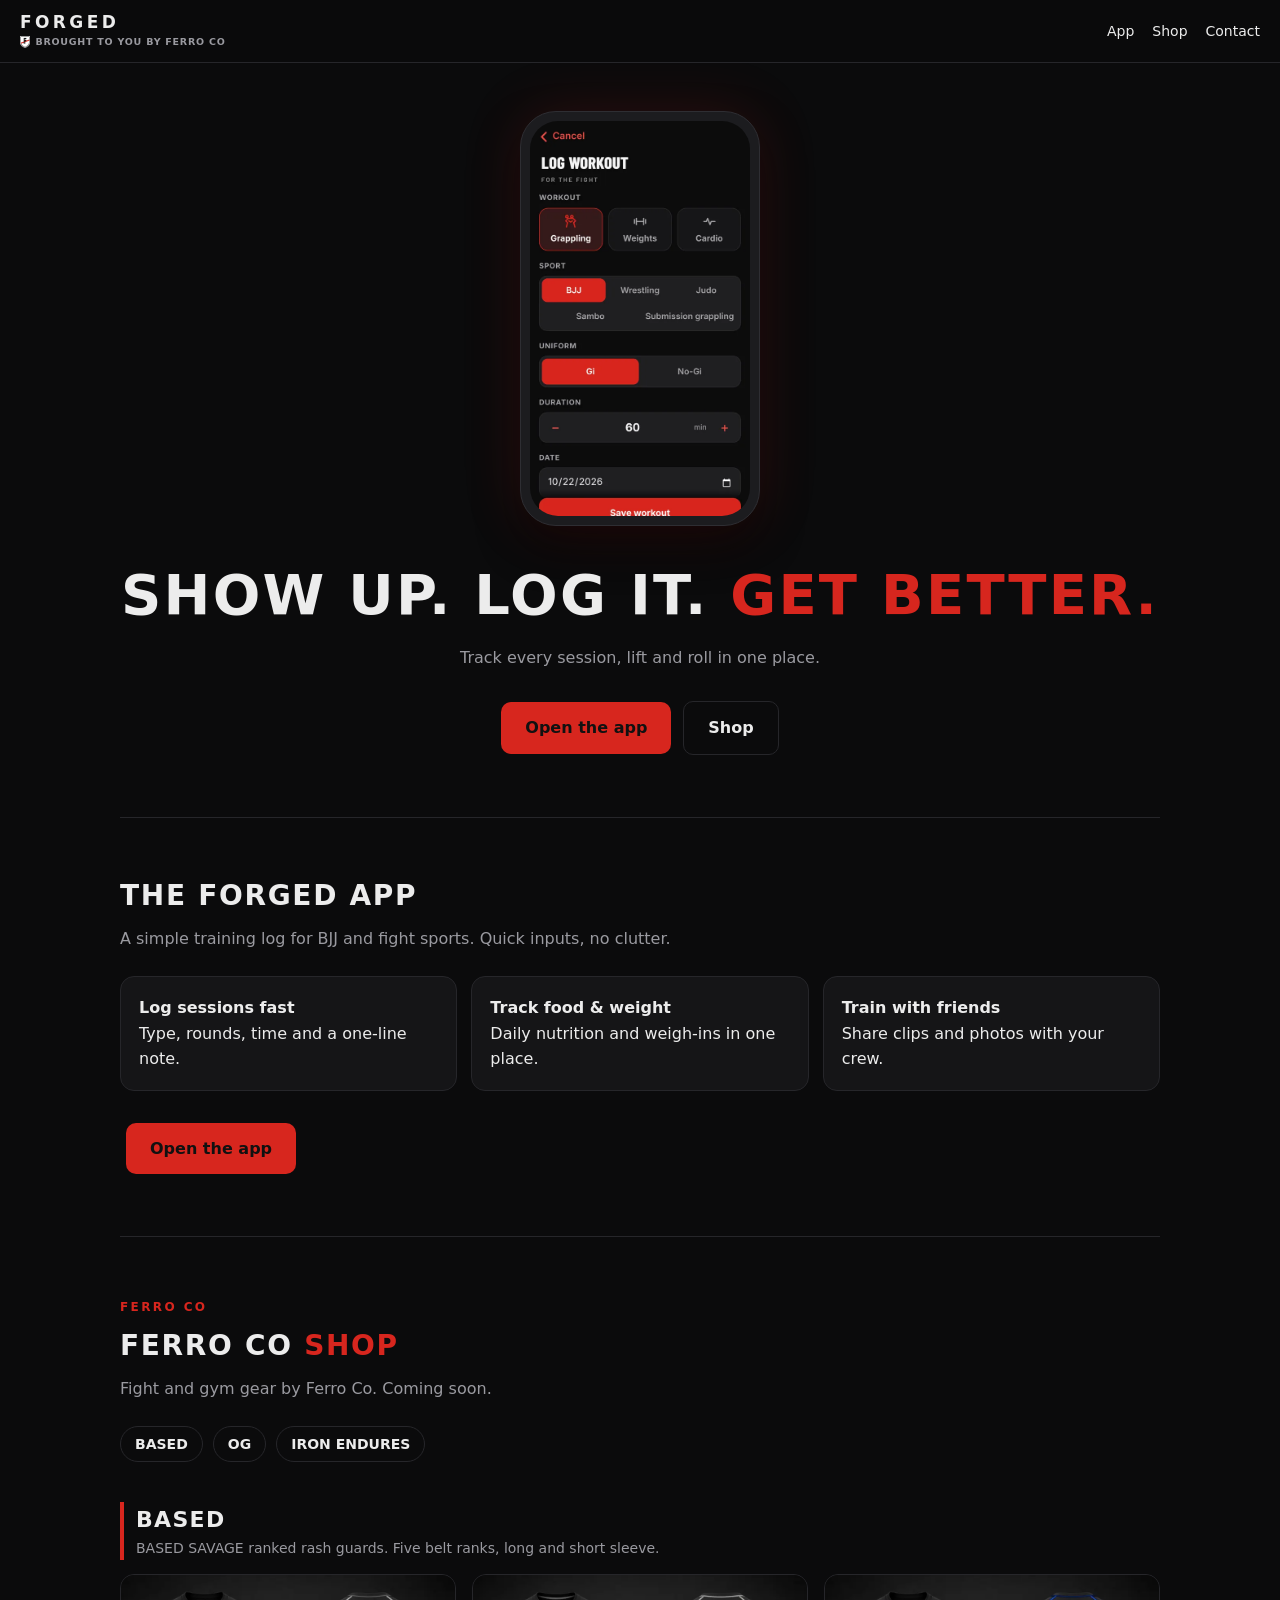
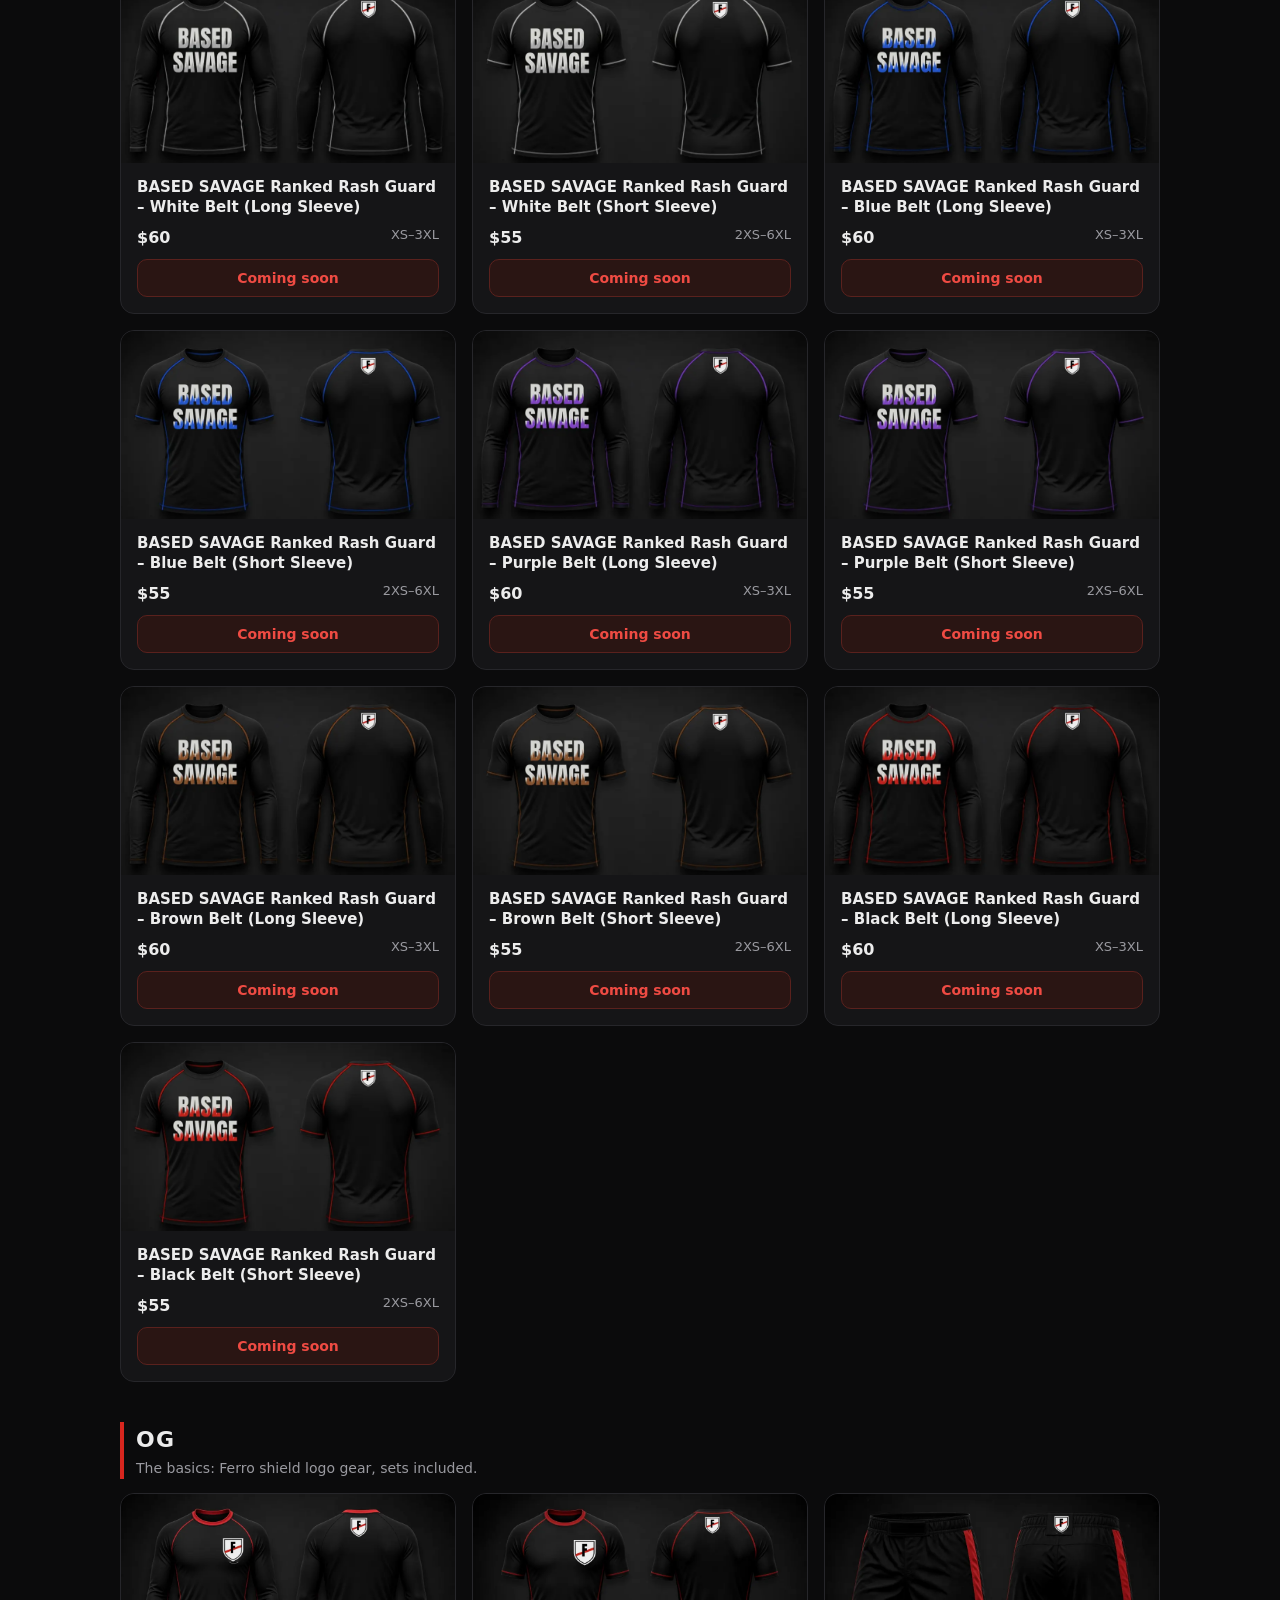
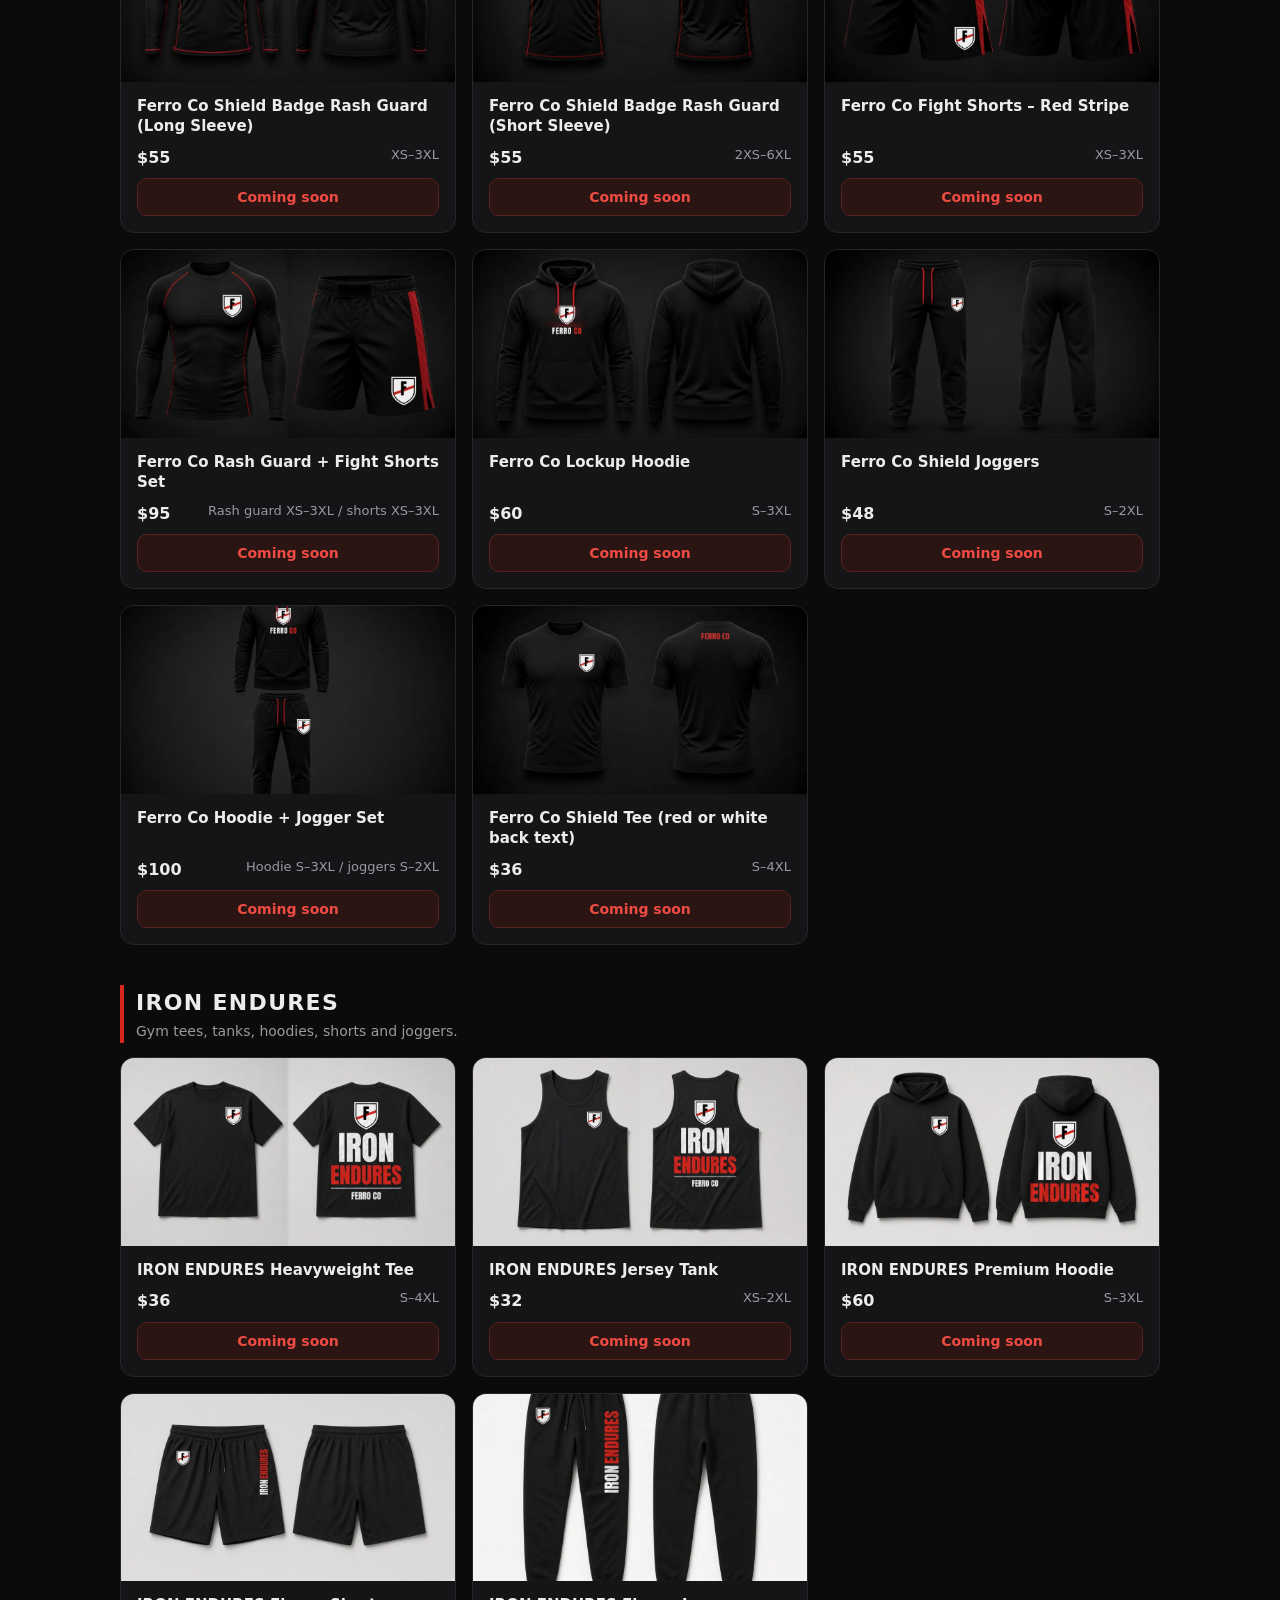
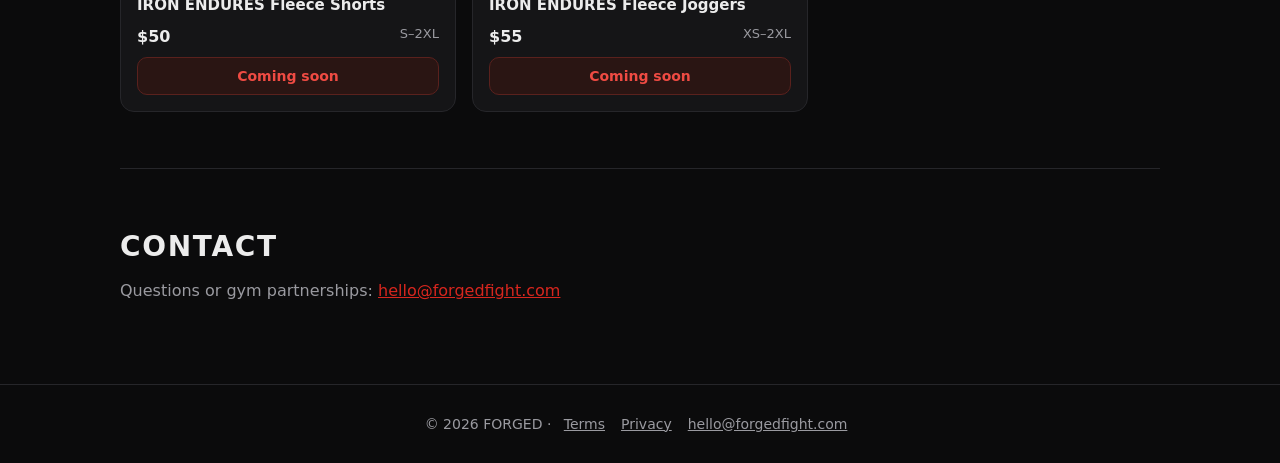
==== shop/index.html @ 95f25ac2 "Hero B copy: 'Show up. Log it. Get better.' + subline; page title" ====
<!doctype html><html lang="en"><head><meta name="format-detection" content="telephone=no,email=no,address=no,date=no"><meta charset="utf-8"><meta name="viewport" content="width=device-width,initial-scale=1">
<title>FORGED — Show up. Log it. Get better.</title><meta name="description" content="FORGED: a simple BJJ and fight training log.">
<link rel="icon" href="/img/favicon.png"><meta property="og:image" content="https://forgedfight.com/img/logo.jpg">
<style>
:root{--bg:#0B0B0C;--card:#151517;--line:#26262a;--fg:#ECECEC;--mute:#9a9aa0;--acc:#D7261E}
*{box-sizing:border-box}html{-webkit-text-size-adjust:100%;text-size-adjust:100%}body{margin:0;background:var(--bg);color:var(--fg);font:16px/1.6 system-ui,-apple-system,Segoe UI,Roboto,sans-serif}
a{color:var(--acc)}nav{display:flex;justify-content:space-between;align-items:center;padding:14px 20px;border-bottom:1px solid var(--line);position:sticky;top:0;background:rgba(11,11,12,.92);backdrop-filter:blur(6px);z-index:5}
nav b{letter-spacing:.2em}nav div a{color:var(--fg);text-decoration:none;margin-left:18px;font-size:14px}#shop,.fc-col{scroll-margin-top:72px}nav .brand,nav .brand:link,nav .brand:visited,nav .brand:hover{display:flex;flex-direction:column;align-items:flex-start;line-height:1;color:inherit;text-decoration:none;-webkit-tap-highlight-color:transparent;flex:0 0 auto;margin-right:14px}nav .brand b{font-size:17px;letter-spacing:.2em;white-space:nowrap;color:var(--fg)}nav .brand small{display:flex;align-items:center;gap:5px;margin-top:5px;font-size:9.5px;font-weight:600;letter-spacing:.08em;text-transform:uppercase;white-space:nowrap;color:var(--mute);text-decoration:none}nav .brand small img{height:12px;width:auto;flex:0 0 auto;display:block}nav div{display:flex;flex:0 0 auto;white-space:nowrap}@media(max-width:400px){nav{padding:12px 14px}nav div a{margin-left:12px;font-size:13px}nav .brand{margin-right:10px}nav .brand small{font-size:8.5px;letter-spacing:.04em;gap:4px}nav .brand small img{height:11px}}@media(max-width:340px){nav{padding:12px 12px}nav div a{margin-left:10px;font-size:12.5px}nav .brand{margin-right:8px}nav .brand b{font-size:15px;letter-spacing:.16em}nav .brand small{font-size:8px;letter-spacing:.03em;gap:4px}nav .brand small img{height:10px}}
.wrap{max-width:1080px;margin:0 auto;padding:0 20px}
.hero{text-align:center;padding:48px 0 56px}.phone{width:min(240px,62vw);margin:0 auto 8px;padding:9px;border-radius:36px;background:#1c1c1f;border:1px solid #2e2e33;box-shadow:0 0 60px rgba(215,38,30,.16),0 20px 40px rgba(0,0,0,.5)}.phone img{display:block;width:100%;height:auto;border-radius:28px}
h1{font-size:clamp(32px,6vw,56px);margin:24px 0 6px;letter-spacing:.04em;text-transform:uppercase}h1 span{color:var(--acc)}
h2{font-size:28px;text-transform:uppercase;letter-spacing:.06em;margin:0 0 8px}.sub{color:var(--mute);margin:0 0 24px}
section{padding:56px 0;border-top:1px solid var(--line)}
.btn{display:inline-block;background:var(--acc);color:#111;font-weight:700;padding:13px 24px;border-radius:10px;text-decoration:none;margin:6px}
.btn.ghost{background:none;color:var(--fg);border:1px solid var(--line)}
.feat{display:grid;grid-template-columns:repeat(auto-fit,minmax(220px,1fr));gap:14px;margin:20px 0 26px}
.feat div{background:var(--card);border:1px solid var(--line);border-radius:14px;padding:18px}
.tag{position:absolute;top:12px;left:12px;background:var(--acc);color:#111;font-size:12px;font-weight:800;padding:4px 10px;border-radius:20px;text-transform:uppercase}
footer{border-top:1px solid var(--line);padding:28px 20px;text-align:center;color:var(--mute);font-size:14px}footer a{color:var(--mute);margin:0 8px}
.note{background:var(--card);border:1px solid var(--line);border-left:4px solid var(--acc);border-radius:14px;padding:18px 20px;margin-top:16px}.note p{margin:8px 0 0}.note .sub{margin:4px 0 0}
.tag.in{position:static;display:inline-block;margin-left:6px;font-size:11px;vertical-align:middle}
</style>
<link rel="stylesheet" href="/assets/ferro.css?v=2">
</head><body>
<nav><a class="brand" href="/" aria-label="FORGED home"><b>FORGED</b><small><img src="/img/ferro/ferro-shield.png" alt="" width="12" height="14"><span>Brought to you by Ferro Co</span></small></a><div><a href="/#app">App</a><a href="/shop/">Shop</a><a href="/#contact">Contact</a></div></nav>
<main class="wrap">
<header class="hero"><div class="phone"><img src="/img/app-quick-log.webp" alt="FORGED app: logging a BJJ workout" width="540" height="969"></div>
<h1>Show up. Log it. <span>Get better.</span></h1><p class="sub">Track every session, lift and roll in one place.</p>
<a class="btn" href="https://forgedfightapp.github.io">Open the app</a><a class="btn ghost" href="/shop/">Shop</a></header>
<section id="app"><h2>The FORGED app</h2><p class="sub">A simple training log for BJJ and fight sports. Quick inputs, no clutter.</p>
<div class="feat"><div><b>Log sessions fast</b><br>Type, rounds, time and a one-line note.</div><div><b>Track food &amp; weight</b><br>Daily nutrition and weigh-ins in one place.</div><div><b>Train with friends</b><br>Share clips and photos with your crew.</div></div>
<a class="btn" href="https://forgedfightapp.github.io">Open the app</a></section>
<section id="shop" class="fc"><div class="fc-brand"><span class="fc-k">Ferro Co</span><h2>Ferro Co <span>Shop</span></h2><p class="sub">Fight and gym gear by Ferro Co. Coming soon.</p><div class="fc-jump"><a href="#based">BASED</a><a href="#og">OG</a><a href="#iron-endures">IRON ENDURES</a></div></div><div class="fc-col" id="based"><h3>BASED <small>BASED SAVAGE ranked rash guards. Five belt ranks, long and short sleeve.</small></h3><div class="fc-grid"><article class="fc-card" data-slug="based-savage-ranked-rash-guard-white-belt-long-sleeve" data-fourthwall-url=""><img src="/img/ferro/based-09.webp" alt="BASED SAVAGE Ranked Rash Guard – White Belt (Long Sleeve)" loading="lazy" width="960" height="540"><div class="fc-b"><h4>BASED SAVAGE Ranked Rash Guard – White Belt (Long Sleeve)</h4><div class="fc-m"><span class="fc-p">$60</span><span>XS–3XL</span></div><button class="fc-btn" type="button" disabled>Coming soon</button></div></article><article class="fc-card" data-slug="based-savage-ranked-rash-guard-white-belt-short-sleeve" data-fourthwall-url=""><img src="/img/ferro/based-10.webp" alt="BASED SAVAGE Ranked Rash Guard – White Belt (Short Sleeve)" loading="lazy" width="960" height="540"><div class="fc-b"><h4>BASED SAVAGE Ranked Rash Guard – White Belt (Short Sleeve)</h4><div class="fc-m"><span class="fc-p">$55</span><span>2XS–6XL</span></div><button class="fc-btn" type="button" disabled>Coming soon</button></div></article><article class="fc-card" data-slug="based-savage-ranked-rash-guard-blue-belt-long-sleeve" data-fourthwall-url=""><img src="/img/ferro/based-05.webp" alt="BASED SAVAGE Ranked Rash Guard – Blue Belt (Long Sleeve)" loading="lazy" width="960" height="540"><div class="fc-b"><h4>BASED SAVAGE Ranked Rash Guard – Blue Belt (Long Sleeve)</h4><div class="fc-m"><span class="fc-p">$60</span><span>XS–3XL</span></div><button class="fc-btn" type="button" disabled>Coming soon</button></div></article><article class="fc-card" data-slug="based-savage-ranked-rash-guard-blue-belt-short-sleeve" data-fourthwall-url=""><img src="/img/ferro/based-04.webp" alt="BASED SAVAGE Ranked Rash Guard – Blue Belt (Short Sleeve)" loading="lazy" width="960" height="540"><div class="fc-b"><h4>BASED SAVAGE Ranked Rash Guard – Blue Belt (Short Sleeve)</h4><div class="fc-m"><span class="fc-p">$55</span><span>2XS–6XL</span></div><button class="fc-btn" type="button" disabled>Coming soon</button></div></article><article class="fc-card" data-slug="based-savage-ranked-rash-guard-purple-belt-long-sleeve" data-fourthwall-url=""><img src="/img/ferro/based-08.webp" alt="BASED SAVAGE Ranked Rash Guard – Purple Belt (Long Sleeve)" loading="lazy" width="960" height="540"><div class="fc-b"><h4>BASED SAVAGE Ranked Rash Guard – Purple Belt (Long Sleeve)</h4><div class="fc-m"><span class="fc-p">$60</span><span>XS–3XL</span></div><button class="fc-btn" type="button" disabled>Coming soon</button></div></article><article class="fc-card" data-slug="based-savage-ranked-rash-guard-purple-belt-short-sleeve" data-fourthwall-url=""><img src="/img/ferro/based-07.webp" alt="BASED SAVAGE Ranked Rash Guard – Purple Belt (Short Sleeve)" loading="lazy" width="960" height="540"><div class="fc-b"><h4>BASED SAVAGE Ranked Rash Guard – Purple Belt (Short Sleeve)</h4><div class="fc-m"><span class="fc-p">$55</span><span>2XS–6XL</span></div><button class="fc-btn" type="button" disabled>Coming soon</button></div></article><article class="fc-card" data-slug="based-savage-ranked-rash-guard-brown-belt-long-sleeve" data-fourthwall-url=""><img src="/img/ferro/based-06.webp" alt="BASED SAVAGE Ranked Rash Guard – Brown Belt (Long Sleeve)" loading="lazy" width="960" height="540"><div class="fc-b"><h4>BASED SAVAGE Ranked Rash Guard – Brown Belt (Long Sleeve)</h4><div class="fc-m"><span class="fc-p">$60</span><span>XS–3XL</span></div><button class="fc-btn" type="button" disabled>Coming soon</button></div></article><article class="fc-card" data-slug="based-savage-ranked-rash-guard-brown-belt-short-sleeve" data-fourthwall-url=""><img src="/img/ferro/based-03.webp" alt="BASED SAVAGE Ranked Rash Guard – Brown Belt (Short Sleeve)" loading="lazy" width="960" height="540"><div class="fc-b"><h4>BASED SAVAGE Ranked Rash Guard – Brown Belt (Short Sleeve)</h4><div class="fc-m"><span class="fc-p">$55</span><span>2XS–6XL</span></div><button class="fc-btn" type="button" disabled>Coming soon</button></div></article><article class="fc-card" data-slug="based-savage-ranked-rash-guard-black-belt-long-sleeve" data-fourthwall-url=""><img src="/img/ferro/based-01.webp" alt="BASED SAVAGE Ranked Rash Guard – Black Belt (Long Sleeve)" loading="lazy" width="960" height="540"><div class="fc-b"><h4>BASED SAVAGE Ranked Rash Guard – Black Belt (Long Sleeve)</h4><div class="fc-m"><span class="fc-p">$60</span><span>XS–3XL</span></div><button class="fc-btn" type="button" disabled>Coming soon</button></div></article><article class="fc-card" data-slug="based-savage-ranked-rash-guard-black-belt-short-sleeve" data-fourthwall-url=""><img src="/img/ferro/based-02.webp" alt="BASED SAVAGE Ranked Rash Guard – Black Belt (Short Sleeve)" loading="lazy" width="960" height="540"><div class="fc-b"><h4>BASED SAVAGE Ranked Rash Guard – Black Belt (Short Sleeve)</h4><div class="fc-m"><span class="fc-p">$55</span><span>2XS–6XL</span></div><button class="fc-btn" type="button" disabled>Coming soon</button></div></article></div></div><div class="fc-col" id="og"><h3>OG <small>The basics: Ferro shield logo gear, sets included.</small></h3><div class="fc-grid"><article class="fc-card" data-slug="ferro-co-shield-badge-rash-guard-long-sleeve" data-fourthwall-url=""><img src="/img/ferro/og-14.webp" alt="Ferro Co Shield Badge Rash Guard (Long Sleeve)" loading="lazy" width="960" height="540"><div class="fc-b"><h4>Ferro Co Shield Badge Rash Guard (Long Sleeve)</h4><div class="fc-m"><span class="fc-p">$55</span><span>XS–3XL</span></div><button class="fc-btn" type="button" disabled>Coming soon</button></div></article><article class="fc-card" data-slug="ferro-co-shield-badge-rash-guard-short-sleeve" data-fourthwall-url=""><img src="/img/ferro/og-16.webp" alt="Ferro Co Shield Badge Rash Guard (Short Sleeve)" loading="lazy" width="960" height="540"><div class="fc-b"><h4>Ferro Co Shield Badge Rash Guard (Short Sleeve)</h4><div class="fc-m"><span class="fc-p">$55</span><span>2XS–6XL</span></div><button class="fc-btn" type="button" disabled>Coming soon</button></div></article><article class="fc-card" data-slug="ferro-co-fight-shorts-red-stripe" data-fourthwall-url=""><img src="/img/ferro/og-11.webp" alt="Ferro Co Fight Shorts – Red Stripe" loading="lazy" width="960" height="540"><div class="fc-b"><h4>Ferro Co Fight Shorts – Red Stripe</h4><div class="fc-m"><span class="fc-p">$55</span><span>XS–3XL</span></div><button class="fc-btn" type="button" disabled>Coming soon</button></div></article><article class="fc-card" data-slug="ferro-co-rash-guard-fight-shorts-set" data-fourthwall-url=""><img src="/img/ferro/og-15.webp" alt="Ferro Co Rash Guard + Fight Shorts Set" loading="lazy" width="960" height="540"><div class="fc-b"><h4>Ferro Co Rash Guard + Fight Shorts Set</h4><div class="fc-m"><span class="fc-p">$95</span><span>Rash guard XS–3XL / shorts XS–3XL</span></div><button class="fc-btn" type="button" disabled>Coming soon</button></div></article><article class="fc-card" data-slug="ferro-co-lockup-hoodie" data-fourthwall-url=""><img src="/img/ferro/og-13.webp" alt="Ferro Co Lockup Hoodie" loading="lazy" width="960" height="540"><div class="fc-b"><h4>Ferro Co Lockup Hoodie</h4><div class="fc-m"><span class="fc-p">$60</span><span>S–3XL</span></div><button class="fc-btn" type="button" disabled>Coming soon</button></div></article><article class="fc-card" data-slug="ferro-co-shield-joggers" data-fourthwall-url=""><img src="/img/ferro/og-18.webp" alt="Ferro Co Shield Joggers" loading="lazy" width="960" height="540"><div class="fc-b"><h4>Ferro Co Shield Joggers</h4><div class="fc-m"><span class="fc-p">$48</span><span>S–2XL</span></div><button class="fc-btn" type="button" disabled>Coming soon</button></div></article><article class="fc-card" data-slug="ferro-co-hoodie-jogger-set" data-fourthwall-url=""><img src="/img/ferro/og-12.webp" alt="Ferro Co Hoodie + Jogger Set" loading="lazy" width="960" height="540"><div class="fc-b"><h4>Ferro Co Hoodie + Jogger Set</h4><div class="fc-m"><span class="fc-p">$100</span><span>Hoodie S–3XL / joggers S–2XL</span></div><button class="fc-btn" type="button" disabled>Coming soon</button></div></article><article class="fc-card" data-slug="ferro-co-shield-tee-red-or-white-back-text" data-fourthwall-url=""><img src="/img/ferro/og-17.webp" alt="Ferro Co Shield Tee (red or white back text)" loading="lazy" width="960" height="540"><div class="fc-b"><h4>Ferro Co Shield Tee (red or white back text)</h4><div class="fc-m"><span class="fc-p">$36</span><span>S–4XL</span></div><button class="fc-btn" type="button" disabled>Coming soon</button></div></article></div></div><div class="fc-col" id="iron-endures"><h3>IRON ENDURES <small>Gym tees, tanks, hoodies, shorts and joggers.</small></h3><div class="fc-grid"><article class="fc-card" data-slug="iron-endures-heavyweight-tee" data-fourthwall-url=""><img src="/img/ferro/ie-tee.webp" alt="IRON ENDURES Heavyweight Tee" loading="lazy" width="960" height="540"><div class="fc-b"><h4>IRON ENDURES Heavyweight Tee</h4><div class="fc-m"><span class="fc-p">$36</span><span>S–4XL</span></div><button class="fc-btn" type="button" disabled>Coming soon</button></div></article><article class="fc-card" data-slug="iron-endures-jersey-tank" data-fourthwall-url=""><img src="/img/ferro/ie-tank.webp" alt="IRON ENDURES Jersey Tank" loading="lazy" width="960" height="540"><div class="fc-b"><h4>IRON ENDURES Jersey Tank</h4><div class="fc-m"><span class="fc-p">$32</span><span>XS–2XL</span></div><button class="fc-btn" type="button" disabled>Coming soon</button></div></article><article class="fc-card" data-slug="iron-endures-premium-hoodie" data-fourthwall-url=""><img src="/img/ferro/ie-hoodie.webp" alt="IRON ENDURES Premium Hoodie" loading="lazy" width="960" height="540"><div class="fc-b"><h4>IRON ENDURES Premium Hoodie</h4><div class="fc-m"><span class="fc-p">$60</span><span>S–3XL</span></div><button class="fc-btn" type="button" disabled>Coming soon</button></div></article><article class="fc-card" data-slug="iron-endures-fleece-shorts" data-fourthwall-url=""><img src="/img/ferro/ie-shorts.webp" alt="IRON ENDURES Fleece Shorts" loading="lazy" width="960" height="540"><div class="fc-b"><h4>IRON ENDURES Fleece Shorts</h4><div class="fc-m"><span class="fc-p">$50</span><span>S–2XL</span></div><button class="fc-btn" type="button" disabled>Coming soon</button></div></article><article class="fc-card" data-slug="iron-endures-fleece-joggers" data-fourthwall-url=""><img src="/img/ferro/ie-joggers.webp" alt="IRON ENDURES Fleece Joggers" loading="lazy" width="960" height="540"><div class="fc-b"><h4>IRON ENDURES Fleece Joggers</h4><div class="fc-m"><span class="fc-p">$55</span><span>XS–2XL</span></div><button class="fc-btn" type="button" disabled>Coming soon</button></div></article></div></div></section>
<section id="contact"><h2>Contact</h2><p class="sub">Questions or gym partnerships: <a href="mailto:hello@forgedfight.com">hello@forgedfight.com</a></p></section>
</main>
<footer>© 2026 FORGED · <a href="https://forgedfightapp.github.io/terms.html">Terms</a><a href="https://forgedfightapp.github.io/privacy.html">Privacy</a><a href="mailto:hello@forgedfight.com">hello@forgedfight.com</a></footer>
<script src="/assets/shop.js" defer></script>
</body></html>
---- assets/ferro.css ----
.fc h2 span{color:var(--acc)}.fc-k{display:inline-block;font-size:12px;font-weight:800;letter-spacing:.2em;text-transform:uppercase;color:var(--acc);margin-bottom:6px}
.fc-jump{display:flex;margin-top:4px;gap:10px;flex-wrap:wrap}.fc-jump a{border:1px solid var(--line);border-radius:20px;padding:6px 14px;color:var(--fg);text-decoration:none;font-size:14px;font-weight:600}.fc-jump a:hover{border-color:var(--acc);color:var(--acc)}
.fc-col{margin-top:40px;scroll-margin-top:70px}.fc-col h3{font-size:22px;text-transform:uppercase;letter-spacing:.06em;margin:0 0 14px;border-left:4px solid var(--acc);padding-left:12px}.fc-col h3 small{display:block;color:var(--mute);font-size:14px;font-weight:500;letter-spacing:0;text-transform:none}
.fc-grid{display:grid;grid-template-columns:repeat(auto-fill,minmax(min(100%,300px),1fr));gap:16px}
.fc-card{background:var(--card);border:1px solid var(--line);border-radius:14px;overflow:hidden;display:flex;flex-direction:column}
.fc-card img{width:100%;height:auto;aspect-ratio:16/9;object-fit:cover;display:block;background:#111}
.fc-txt{aspect-ratio:16/9;display:flex;align-items:center;justify-content:center;text-align:center;padding:20px;font-weight:800;text-transform:uppercase;letter-spacing:.06em;background:linear-gradient(135deg,#1b1b1e,#111);border-bottom:2px solid var(--acc)}
.fc-b{padding:14px 16px 16px;display:flex;flex-direction:column;gap:8px;flex:1}.fc-b h4{margin:0;font-size:15px;line-height:1.35}
.fc-m{display:flex;justify-content:space-between;color:var(--mute);font-size:13px;margin-top:auto}.fc-p{color:var(--fg);font-weight:800;font-size:16px}
.fc-btn{background:#2a1513;color:#EF4B43;border:1px solid #5a211d;border-radius:10px;padding:10px;font:700 14px system-ui;cursor:not-allowed}
.fc-teaser{display:grid;grid-template-columns:repeat(auto-fit,minmax(min(100%,260px),1fr));gap:16px;margin-bottom:20px}
.fc-tc{background:var(--card);border:1px solid var(--line);border-radius:14px;overflow:hidden;text-decoration:none;color:var(--fg);transition:border-color .15s}.fc-tc:hover{border-color:var(--acc)}
.fc-tc img{width:100%;height:auto;aspect-ratio:16/9;object-fit:cover;display:block}.fc-tc div{padding:12px 16px}.fc-tc b{display:block;text-transform:uppercase;letter-spacing:.06em}.fc-tc span{color:var(--mute);font-size:14px}
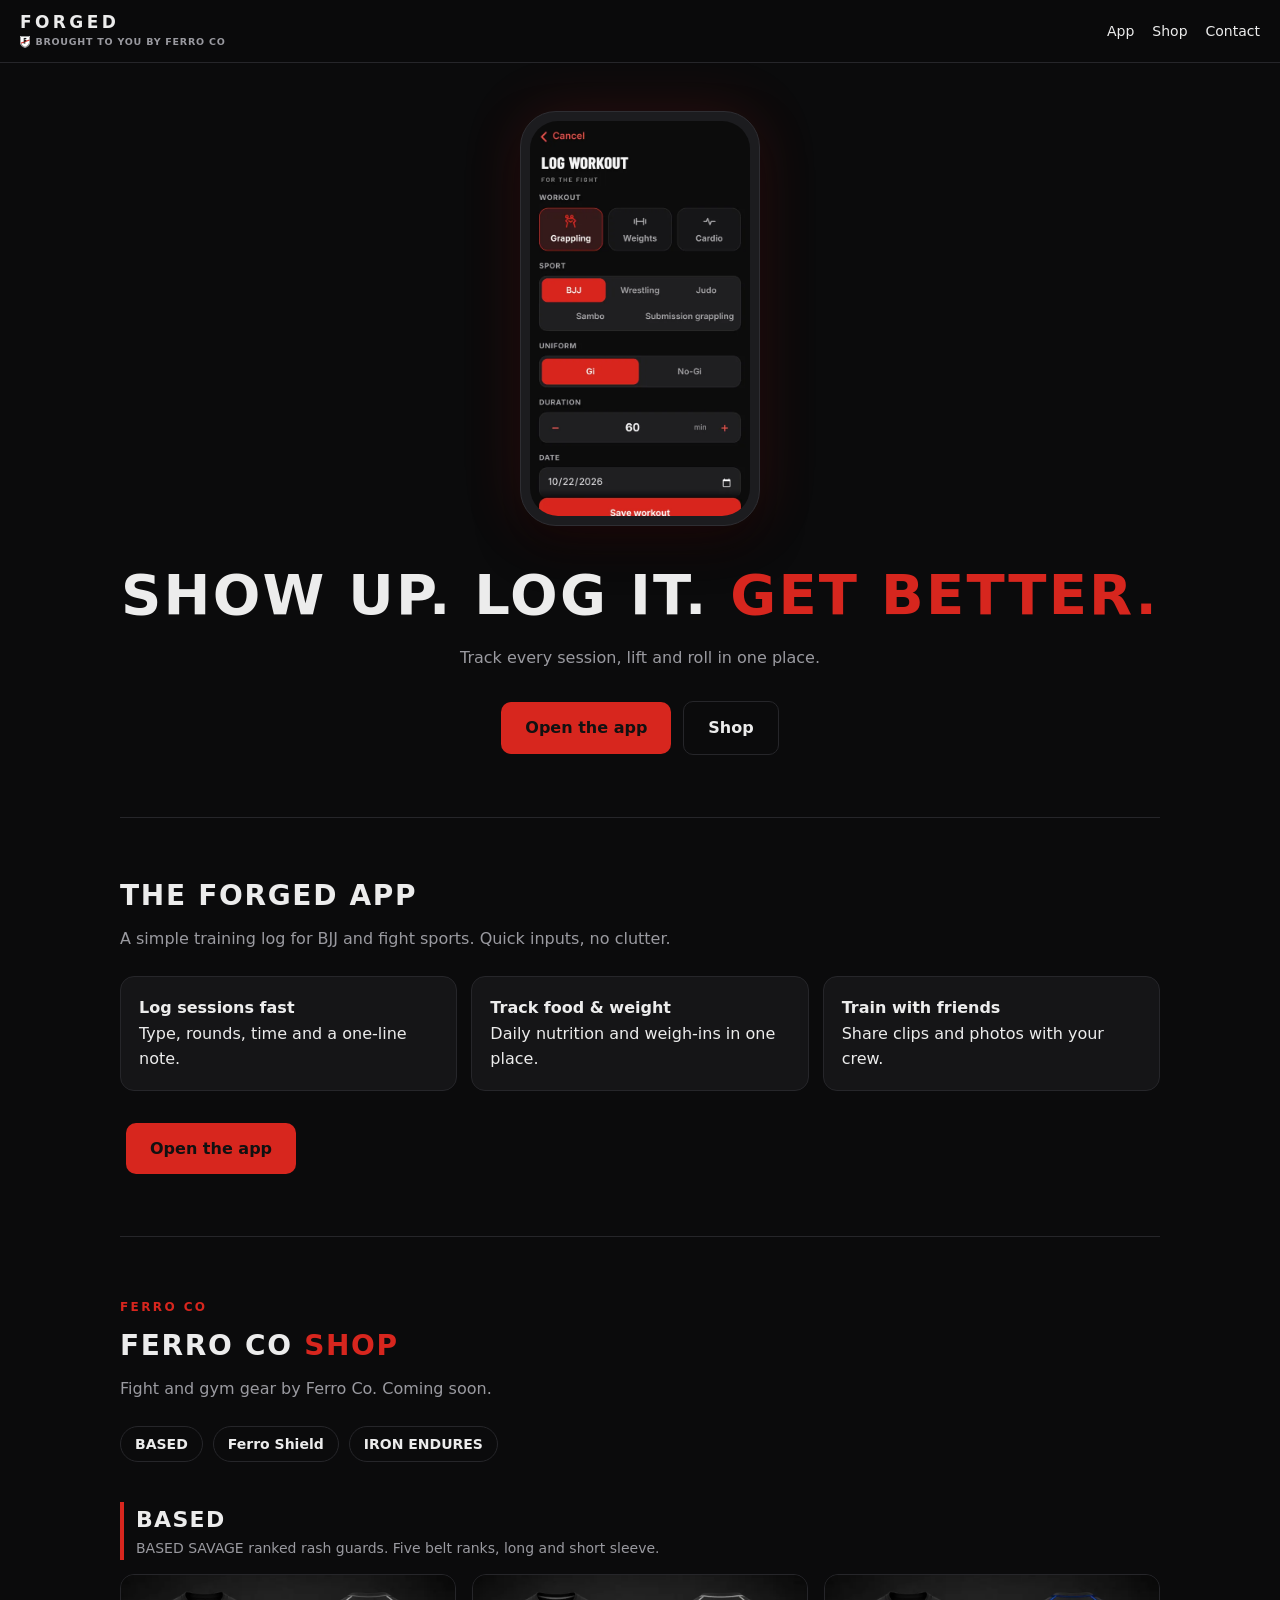
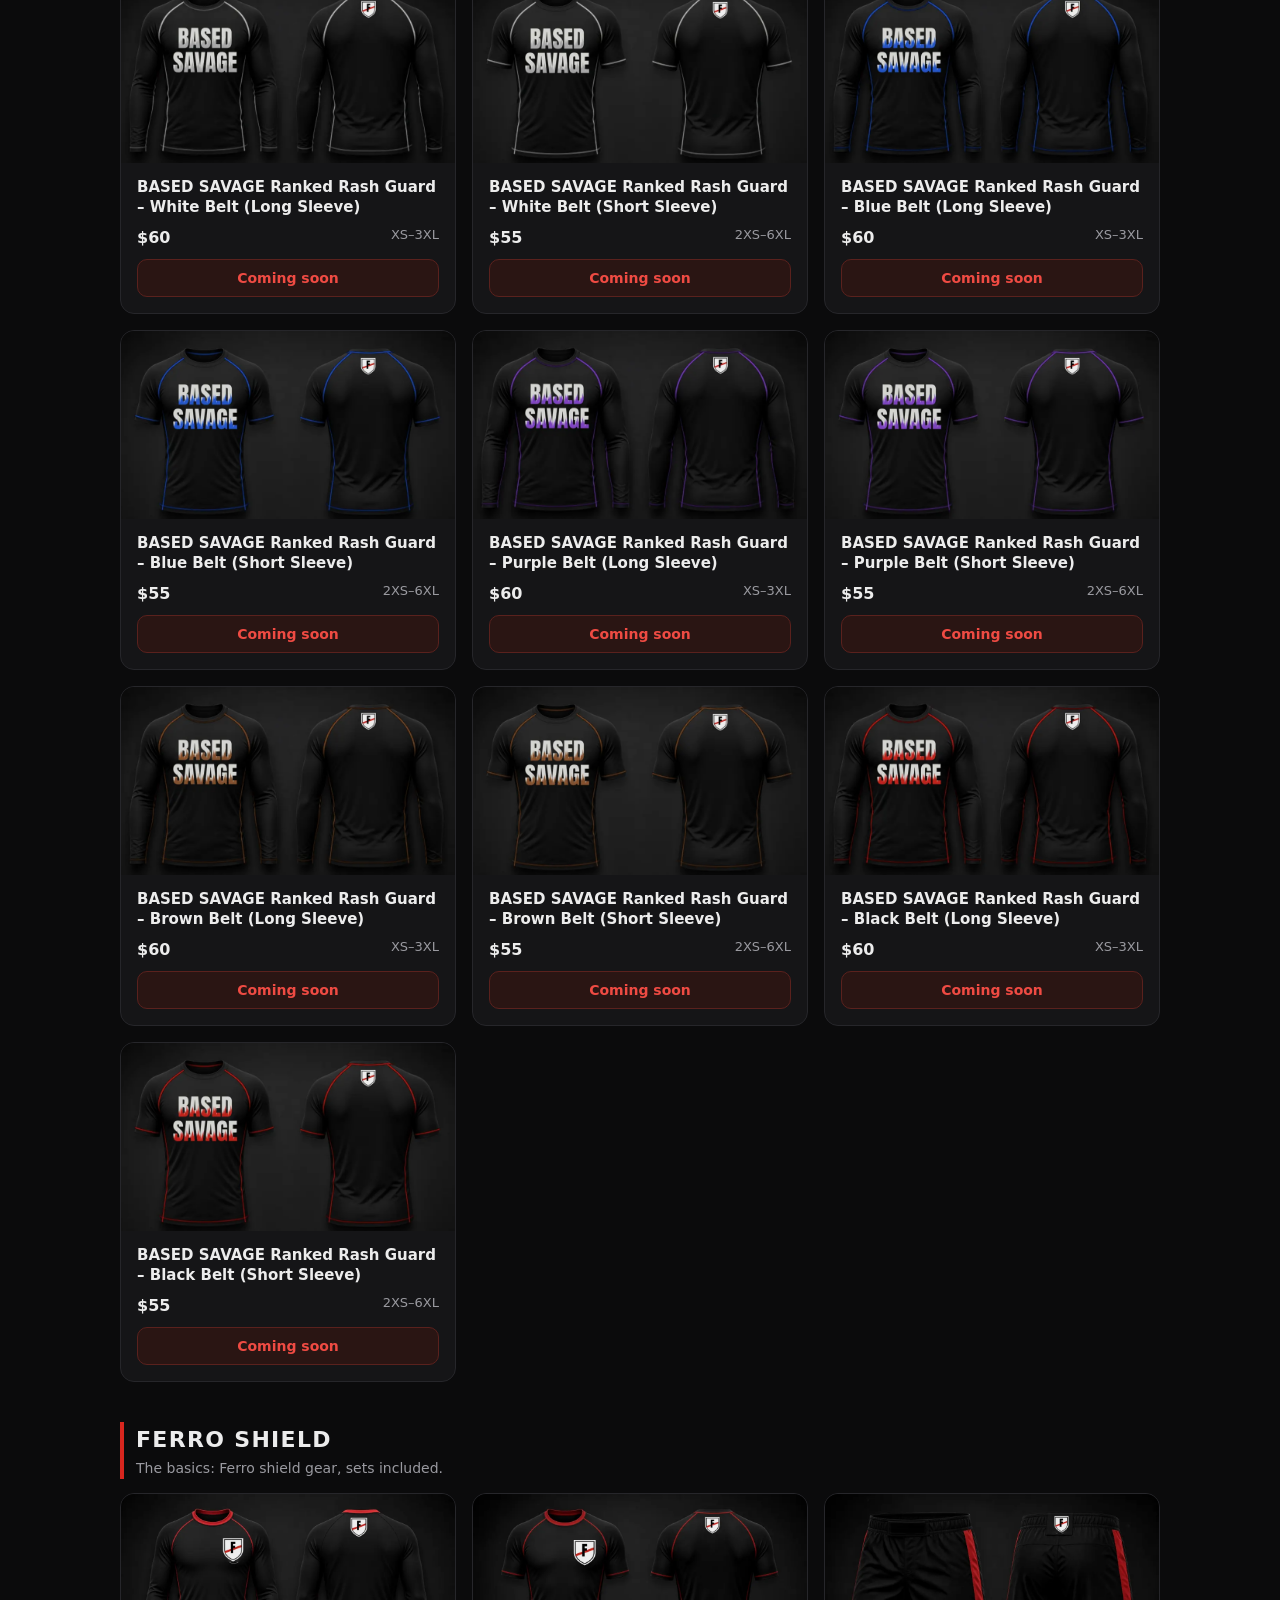
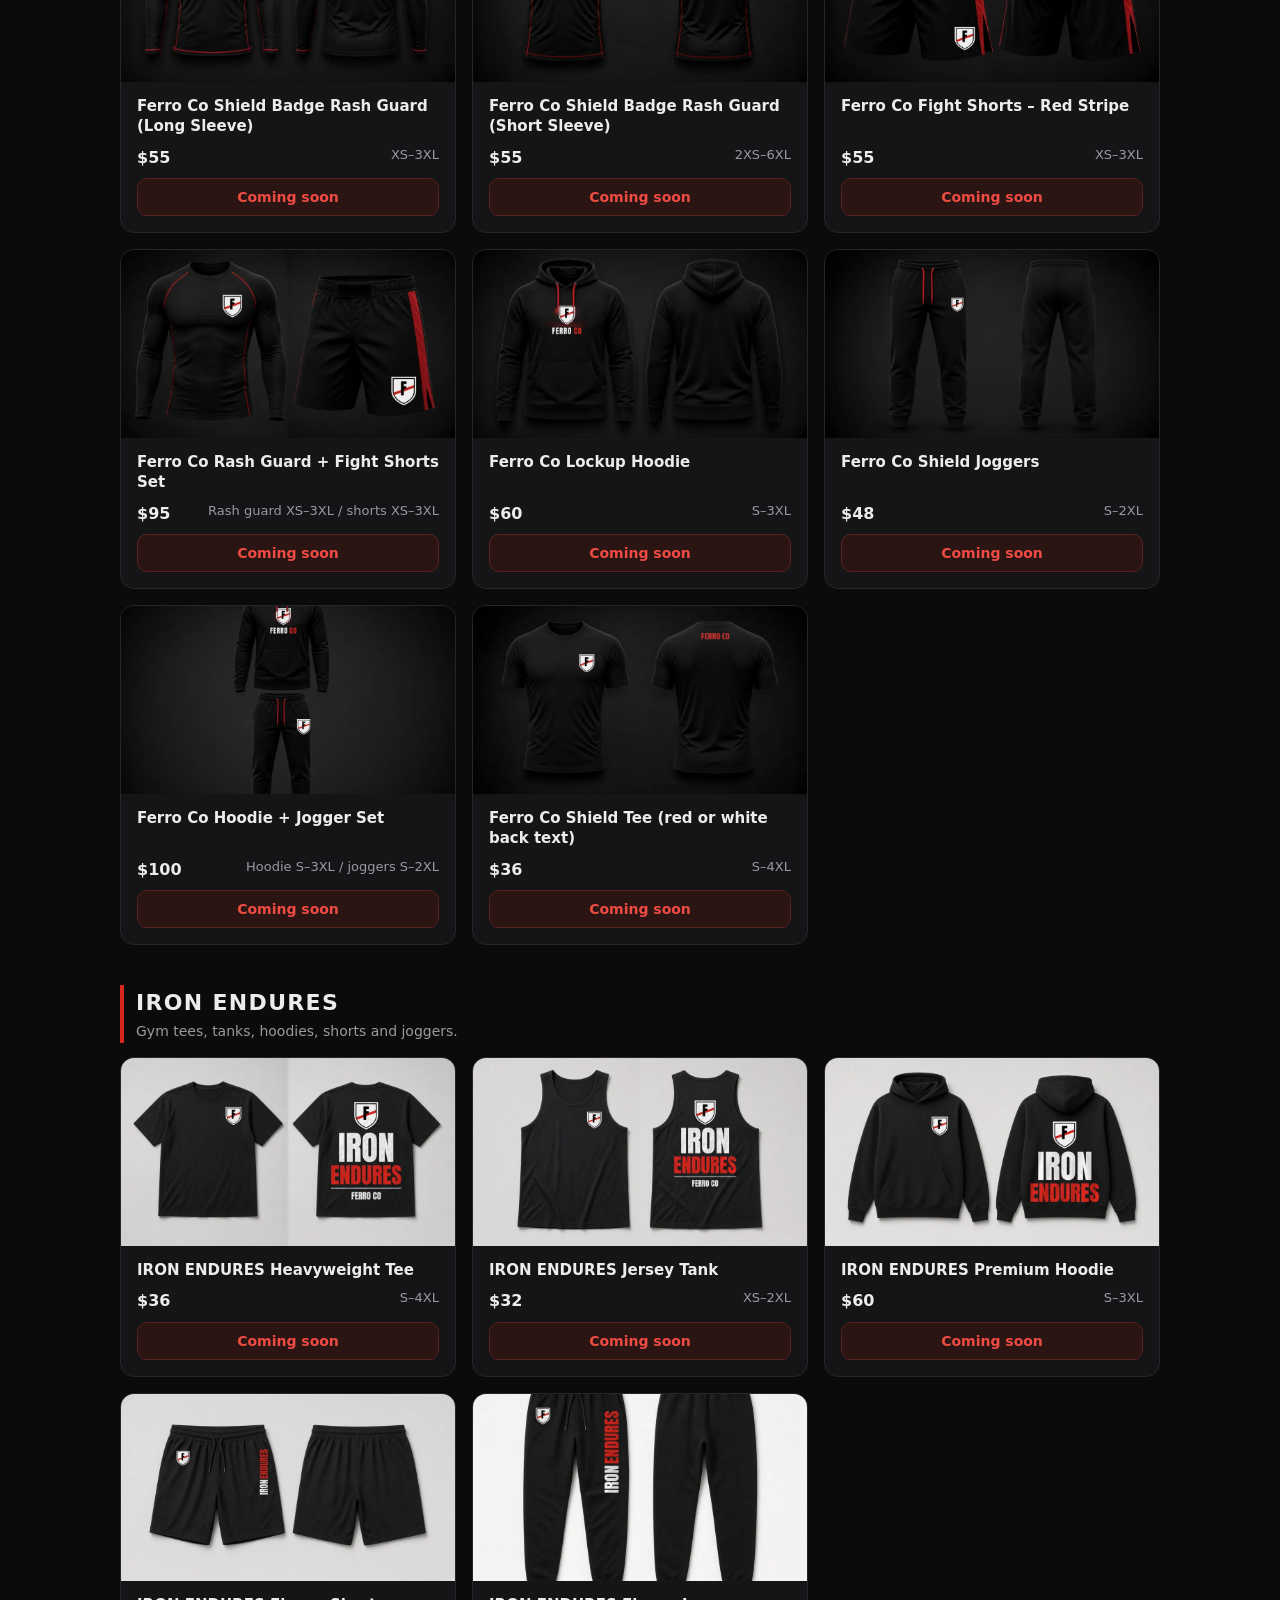
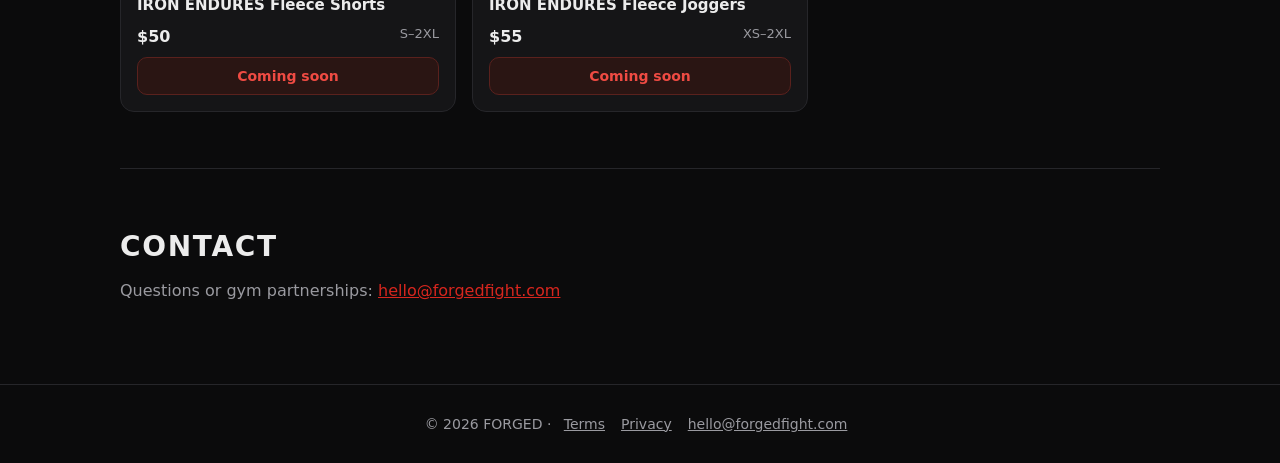
==== commit 98becfb8: "Rename OG collection to Ferro Shield; drop 'logo' from its copy" ====
--- a/shop/index.html
+++ b/shop/index.html
@@ -1,5 +1,5 @@
 <!doctype html><html lang="en"><head><meta name="format-detection" content="telephone=no,email=no,address=no,date=no"><meta charset="utf-8"><meta name="viewport" content="width=device-width,initial-scale=1">
-<title>FORGED — Show up. Log it. Get better.</title><meta name="description" content="FORGED: a simple BJJ and fight training log.">
+<title>FORGED — Show up. Log it. Get better.</title><meta name="description" content="FORGED: Show up. Log it. Get better. Track every session, lift and roll in one place.">
 <link rel="icon" href="/img/favicon.png"><meta property="og:image" content="https://forgedfight.com/img/logo.jpg">
 <style>
 :root{--bg:#0B0B0C;--card:#151517;--line:#26262a;--fg:#ECECEC;--mute:#9a9aa0;--acc:#D7261E}
@@ -30,7 +30,7 @@
 <section id="app"><h2>The FORGED app</h2><p class="sub">A simple training log for BJJ and fight sports. Quick inputs, no clutter.</p>
 <div class="feat"><div><b>Log sessions fast</b><br>Type, rounds, time and a one-line note.</div><div><b>Track food &amp; weight</b><br>Daily nutrition and weigh-ins in one place.</div><div><b>Train with friends</b><br>Share clips and photos with your crew.</div></div>
 <a class="btn" href="https://forgedfightapp.github.io">Open the app</a></section>
-<section id="shop" class="fc"><div class="fc-brand"><span class="fc-k">Ferro Co</span><h2>Ferro Co <span>Shop</span></h2><p class="sub">Fight and gym gear by Ferro Co. Coming soon.</p><div class="fc-jump"><a href="#based">BASED</a><a href="#og">OG</a><a href="#iron-endures">IRON ENDURES</a></div></div><div class="fc-col" id="based"><h3>BASED <small>BASED SAVAGE ranked rash guards. Five belt ranks, long and short sleeve.</small></h3><div class="fc-grid"><article class="fc-card" data-slug="based-savage-ranked-rash-guard-white-belt-long-sleeve" data-fourthwall-url=""><img src="/img/ferro/based-09.webp" alt="BASED SAVAGE Ranked Rash Guard – White Belt (Long Sleeve)" loading="lazy" width="960" height="540"><div class="fc-b"><h4>BASED SAVAGE Ranked Rash Guard – White Belt (Long Sleeve)</h4><div class="fc-m"><span class="fc-p">$60</span><span>XS–3XL</span></div><button class="fc-btn" type="button" disabled>Coming soon</button></div></article><article class="fc-card" data-slug="based-savage-ranked-rash-guard-white-belt-short-sleeve" data-fourthwall-url=""><img src="/img/ferro/based-10.webp" alt="BASED SAVAGE Ranked Rash Guard – White Belt (Short Sleeve)" loading="lazy" width="960" height="540"><div class="fc-b"><h4>BASED SAVAGE Ranked Rash Guard – White Belt (Short Sleeve)</h4><div class="fc-m"><span class="fc-p">$55</span><span>2XS–6XL</span></div><button class="fc-btn" type="button" disabled>Coming soon</button></div></article><article class="fc-card" data-slug="based-savage-ranked-rash-guard-blue-belt-long-sleeve" data-fourthwall-url=""><img src="/img/ferro/based-05.webp" alt="BASED SAVAGE Ranked Rash Guard – Blue Belt (Long Sleeve)" loading="lazy" width="960" height="540"><div class="fc-b"><h4>BASED SAVAGE Ranked Rash Guard – Blue Belt (Long Sleeve)</h4><div class="fc-m"><span class="fc-p">$60</span><span>XS–3XL</span></div><button class="fc-btn" type="button" disabled>Coming soon</button></div></article><article class="fc-card" data-slug="based-savage-ranked-rash-guard-blue-belt-short-sleeve" data-fourthwall-url=""><img src="/img/ferro/based-04.webp" alt="BASED SAVAGE Ranked Rash Guard – Blue Belt (Short Sleeve)" loading="lazy" width="960" height="540"><div class="fc-b"><h4>BASED SAVAGE Ranked Rash Guard – Blue Belt (Short Sleeve)</h4><div class="fc-m"><span class="fc-p">$55</span><span>2XS–6XL</span></div><button class="fc-btn" type="button" disabled>Coming soon</button></div></article><article class="fc-card" data-slug="based-savage-ranked-rash-guard-purple-belt-long-sleeve" data-fourthwall-url=""><img src="/img/ferro/based-08.webp" alt="BASED SAVAGE Ranked Rash Guard – Purple Belt (Long Sleeve)" loading="lazy" width="960" height="540"><div class="fc-b"><h4>BASED SAVAGE Ranked Rash Guard – Purple Belt (Long Sleeve)</h4><div class="fc-m"><span class="fc-p">$60</span><span>XS–3XL</span></div><button class="fc-btn" type="button" disabled>Coming soon</button></div></article><article class="fc-card" data-slug="based-savage-ranked-rash-guard-purple-belt-short-sleeve" data-fourthwall-url=""><img src="/img/ferro/based-07.webp" alt="BASED SAVAGE Ranked Rash Guard – Purple Belt (Short Sleeve)" loading="lazy" width="960" height="540"><div class="fc-b"><h4>BASED SAVAGE Ranked Rash Guard – Purple Belt (Short Sleeve)</h4><div class="fc-m"><span class="fc-p">$55</span><span>2XS–6XL</span></div><button class="fc-btn" type="button" disabled>Coming soon</button></div></article><article class="fc-card" data-slug="based-savage-ranked-rash-guard-brown-belt-long-sleeve" data-fourthwall-url=""><img src="/img/ferro/based-06.webp" alt="BASED SAVAGE Ranked Rash Guard – Brown Belt (Long Sleeve)" loading="lazy" width="960" height="540"><div class="fc-b"><h4>BASED SAVAGE Ranked Rash Guard – Brown Belt (Long Sleeve)</h4><div class="fc-m"><span class="fc-p">$60</span><span>XS–3XL</span></div><button class="fc-btn" type="button" disabled>Coming soon</button></div></article><article class="fc-card" data-slug="based-savage-ranked-rash-guard-brown-belt-short-sleeve" data-fourthwall-url=""><img src="/img/ferro/based-03.webp" alt="BASED SAVAGE Ranked Rash Guard – Brown Belt (Short Sleeve)" loading="lazy" width="960" height="540"><div class="fc-b"><h4>BASED SAVAGE Ranked Rash Guard – Brown Belt (Short Sleeve)</h4><div class="fc-m"><span class="fc-p">$55</span><span>2XS–6XL</span></div><button class="fc-btn" type="button" disabled>Coming soon</button></div></article><article class="fc-card" data-slug="based-savage-ranked-rash-guard-black-belt-long-sleeve" data-fourthwall-url=""><img src="/img/ferro/based-01.webp" alt="BASED SAVAGE Ranked Rash Guard – Black Belt (Long Sleeve)" loading="lazy" width="960" height="540"><div class="fc-b"><h4>BASED SAVAGE Ranked Rash Guard – Black Belt (Long Sleeve)</h4><div class="fc-m"><span class="fc-p">$60</span><span>XS–3XL</span></div><button class="fc-btn" type="button" disabled>Coming soon</button></div></article><article class="fc-card" data-slug="based-savage-ranked-rash-guard-black-belt-short-sleeve" data-fourthwall-url=""><img src="/img/ferro/based-02.webp" alt="BASED SAVAGE Ranked Rash Guard – Black Belt (Short Sleeve)" loading="lazy" width="960" height="540"><div class="fc-b"><h4>BASED SAVAGE Ranked Rash Guard – Black Belt (Short Sleeve)</h4><div class="fc-m"><span class="fc-p">$55</span><span>2XS–6XL</span></div><button class="fc-btn" type="button" disabled>Coming soon</button></div></article></div></div><div class="fc-col" id="og"><h3>OG <small>The basics: Ferro shield logo gear, sets included.</small></h3><div class="fc-grid"><article class="fc-card" data-slug="ferro-co-shield-badge-rash-guard-long-sleeve" data-fourthwall-url=""><img src="/img/ferro/og-14.webp" alt="Ferro Co Shield Badge Rash Guard (Long Sleeve)" loading="lazy" width="960" height="540"><div class="fc-b"><h4>Ferro Co Shield Badge Rash Guard (Long Sleeve)</h4><div class="fc-m"><span class="fc-p">$55</span><span>XS–3XL</span></div><button class="fc-btn" type="button" disabled>Coming soon</button></div></article><article class="fc-card" data-slug="ferro-co-shield-badge-rash-guard-short-sleeve" data-fourthwall-url=""><img src="/img/ferro/og-16.webp" alt="Ferro Co Shield Badge Rash Guard (Short Sleeve)" loading="lazy" width="960" height="540"><div class="fc-b"><h4>Ferro Co Shield Badge Rash Guard (Short Sleeve)</h4><div class="fc-m"><span class="fc-p">$55</span><span>2XS–6XL</span></div><button class="fc-btn" type="button" disabled>Coming soon</button></div></article><article class="fc-card" data-slug="ferro-co-fight-shorts-red-stripe" data-fourthwall-url=""><img src="/img/ferro/og-11.webp" alt="Ferro Co Fight Shorts – Red Stripe" loading="lazy" width="960" height="540"><div class="fc-b"><h4>Ferro Co Fight Shorts – Red Stripe</h4><div class="fc-m"><span class="fc-p">$55</span><span>XS–3XL</span></div><button class="fc-btn" type="button" disabled>Coming soon</button></div></article><article class="fc-card" data-slug="ferro-co-rash-guard-fight-shorts-set" data-fourthwall-url=""><img src="/img/ferro/og-15.webp" alt="Ferro Co Rash Guard + Fight Shorts Set" loading="lazy" width="960" height="540"><div class="fc-b"><h4>Ferro Co Rash Guard + Fight Shorts Set</h4><div class="fc-m"><span class="fc-p">$95</span><span>Rash guard XS–3XL / shorts XS–3XL</span></div><button class="fc-btn" type="button" disabled>Coming soon</button></div></article><article class="fc-card" data-slug="ferro-co-lockup-hoodie" data-fourthwall-url=""><img src="/img/ferro/og-13.webp" alt="Ferro Co Lockup Hoodie" loading="lazy" width="960" height="540"><div class="fc-b"><h4>Ferro Co Lockup Hoodie</h4><div class="fc-m"><span class="fc-p">$60</span><span>S–3XL</span></div><button class="fc-btn" type="button" disabled>Coming soon</button></div></article><article class="fc-card" data-slug="ferro-co-shield-joggers" data-fourthwall-url=""><img src="/img/ferro/og-18.webp" alt="Ferro Co Shield Joggers" loading="lazy" width="960" height="540"><div class="fc-b"><h4>Ferro Co Shield Joggers</h4><div class="fc-m"><span class="fc-p">$48</span><span>S–2XL</span></div><button class="fc-btn" type="button" disabled>Coming soon</button></div></article><article class="fc-card" data-slug="ferro-co-hoodie-jogger-set" data-fourthwall-url=""><img src="/img/ferro/og-12.webp" alt="Ferro Co Hoodie + Jogger Set" loading="lazy" width="960" height="540"><div class="fc-b"><h4>Ferro Co Hoodie + Jogger Set</h4><div class="fc-m"><span class="fc-p">$100</span><span>Hoodie S–3XL / joggers S–2XL</span></div><button class="fc-btn" type="button" disabled>Coming soon</button></div></article><article class="fc-card" data-slug="ferro-co-shield-tee-red-or-white-back-text" data-fourthwall-url=""><img src="/img/ferro/og-17.webp" alt="Ferro Co Shield Tee (red or white back text)" loading="lazy" width="960" height="540"><div class="fc-b"><h4>Ferro Co Shield Tee (red or white back text)</h4><div class="fc-m"><span class="fc-p">$36</span><span>S–4XL</span></div><button class="fc-btn" type="button" disabled>Coming soon</button></div></article></div></div><div class="fc-col" id="iron-endures"><h3>IRON ENDURES <small>Gym tees, tanks, hoodies, shorts and joggers.</small></h3><div class="fc-grid"><article class="fc-card" data-slug="iron-endures-heavyweight-tee" data-fourthwall-url=""><img src="/img/ferro/ie-tee.webp" alt="IRON ENDURES Heavyweight Tee" loading="lazy" width="960" height="540"><div class="fc-b"><h4>IRON ENDURES Heavyweight Tee</h4><div class="fc-m"><span class="fc-p">$36</span><span>S–4XL</span></div><button class="fc-btn" type="button" disabled>Coming soon</button></div></article><article class="fc-card" data-slug="iron-endures-jersey-tank" data-fourthwall-url=""><img src="/img/ferro/ie-tank.webp" alt="IRON ENDURES Jersey Tank" loading="lazy" width="960" height="540"><div class="fc-b"><h4>IRON ENDURES Jersey Tank</h4><div class="fc-m"><span class="fc-p">$32</span><span>XS–2XL</span></div><button class="fc-btn" type="button" disabled>Coming soon</button></div></article><article class="fc-card" data-slug="iron-endures-premium-hoodie" data-fourthwall-url=""><img src="/img/ferro/ie-hoodie.webp" alt="IRON ENDURES Premium Hoodie" loading="lazy" width="960" height="540"><div class="fc-b"><h4>IRON ENDURES Premium Hoodie</h4><div class="fc-m"><span class="fc-p">$60</span><span>S–3XL</span></div><button class="fc-btn" type="button" disabled>Coming soon</button></div></article><article class="fc-card" data-slug="iron-endures-fleece-shorts" data-fourthwall-url=""><img src="/img/ferro/ie-shorts.webp" alt="IRON ENDURES Fleece Shorts" loading="lazy" width="960" height="540"><div class="fc-b"><h4>IRON ENDURES Fleece Shorts</h4><div class="fc-m"><span class="fc-p">$50</span><span>S–2XL</span></div><button class="fc-btn" type="button" disabled>Coming soon</button></div></article><article class="fc-card" data-slug="iron-endures-fleece-joggers" data-fourthwall-url=""><img src="/img/ferro/ie-joggers.webp" alt="IRON ENDURES Fleece Joggers" loading="lazy" width="960" height="540"><div class="fc-b"><h4>IRON ENDURES Fleece Joggers</h4><div class="fc-m"><span class="fc-p">$55</span><span>XS–2XL</span></div><button class="fc-btn" type="button" disabled>Coming soon</button></div></article></div></div></section>
+<section id="shop" class="fc"><div class="fc-brand"><span class="fc-k">Ferro Co</span><h2>Ferro Co <span>Shop</span></h2><p class="sub">Fight and gym gear by Ferro Co. Coming soon.</p><div class="fc-jump"><a href="#based">BASED</a><a href="#og">Ferro Shield</a><a href="#iron-endures">IRON ENDURES</a></div></div><div class="fc-col" id="based"><h3>BASED <small>BASED SAVAGE ranked rash guards. Five belt ranks, long and short sleeve.</small></h3><div class="fc-grid"><article class="fc-card" data-slug="based-savage-ranked-rash-guard-white-belt-long-sleeve" data-fourthwall-url=""><img src="/img/ferro/based-09.webp" alt="BASED SAVAGE Ranked Rash Guard – White Belt (Long Sleeve)" loading="lazy" width="960" height="540"><div class="fc-b"><h4>BASED SAVAGE Ranked Rash Guard – White Belt (Long Sleeve)</h4><div class="fc-m"><span class="fc-p">$60</span><span>XS–3XL</span></div><button class="fc-btn" type="button" disabled>Coming soon</button></div></article><article class="fc-card" data-slug="based-savage-ranked-rash-guard-white-belt-short-sleeve" data-fourthwall-url=""><img src="/img/ferro/based-10.webp" alt="BASED SAVAGE Ranked Rash Guard – White Belt (Short Sleeve)" loading="lazy" width="960" height="540"><div class="fc-b"><h4>BASED SAVAGE Ranked Rash Guard – White Belt (Short Sleeve)</h4><div class="fc-m"><span class="fc-p">$55</span><span>2XS–6XL</span></div><button class="fc-btn" type="button" disabled>Coming soon</button></div></article><article class="fc-card" data-slug="based-savage-ranked-rash-guard-blue-belt-long-sleeve" data-fourthwall-url=""><img src="/img/ferro/based-05.webp" alt="BASED SAVAGE Ranked Rash Guard – Blue Belt (Long Sleeve)" loading="lazy" width="960" height="540"><div class="fc-b"><h4>BASED SAVAGE Ranked Rash Guard – Blue Belt (Long Sleeve)</h4><div class="fc-m"><span class="fc-p">$60</span><span>XS–3XL</span></div><button class="fc-btn" type="button" disabled>Coming soon</button></div></article><article class="fc-card" data-slug="based-savage-ranked-rash-guard-blue-belt-short-sleeve" data-fourthwall-url=""><img src="/img/ferro/based-04.webp" alt="BASED SAVAGE Ranked Rash Guard – Blue Belt (Short Sleeve)" loading="lazy" width="960" height="540"><div class="fc-b"><h4>BASED SAVAGE Ranked Rash Guard – Blue Belt (Short Sleeve)</h4><div class="fc-m"><span class="fc-p">$55</span><span>2XS–6XL</span></div><button class="fc-btn" type="button" disabled>Coming soon</button></div></article><article class="fc-card" data-slug="based-savage-ranked-rash-guard-purple-belt-long-sleeve" data-fourthwall-url=""><img src="/img/ferro/based-08.webp" alt="BASED SAVAGE Ranked Rash Guard – Purple Belt (Long Sleeve)" loading="lazy" width="960" height="540"><div class="fc-b"><h4>BASED SAVAGE Ranked Rash Guard – Purple Belt (Long Sleeve)</h4><div class="fc-m"><span class="fc-p">$60</span><span>XS–3XL</span></div><button class="fc-btn" type="button" disabled>Coming soon</button></div></article><article class="fc-card" data-slug="based-savage-ranked-rash-guard-purple-belt-short-sleeve" data-fourthwall-url=""><img src="/img/ferro/based-07.webp" alt="BASED SAVAGE Ranked Rash Guard – Purple Belt (Short Sleeve)" loading="lazy" width="960" height="540"><div class="fc-b"><h4>BASED SAVAGE Ranked Rash Guard – Purple Belt (Short Sleeve)</h4><div class="fc-m"><span class="fc-p">$55</span><span>2XS–6XL</span></div><button class="fc-btn" type="button" disabled>Coming soon</button></div></article><article class="fc-card" data-slug="based-savage-ranked-rash-guard-brown-belt-long-sleeve" data-fourthwall-url=""><img src="/img/ferro/based-06.webp" alt="BASED SAVAGE Ranked Rash Guard – Brown Belt (Long Sleeve)" loading="lazy" width="960" height="540"><div class="fc-b"><h4>BASED SAVAGE Ranked Rash Guard – Brown Belt (Long Sleeve)</h4><div class="fc-m"><span class="fc-p">$60</span><span>XS–3XL</span></div><button class="fc-btn" type="button" disabled>Coming soon</button></div></article><article class="fc-card" data-slug="based-savage-ranked-rash-guard-brown-belt-short-sleeve" data-fourthwall-url=""><img src="/img/ferro/based-03.webp" alt="BASED SAVAGE Ranked Rash Guard – Brown Belt (Short Sleeve)" loading="lazy" width="960" height="540"><div class="fc-b"><h4>BASED SAVAGE Ranked Rash Guard – Brown Belt (Short Sleeve)</h4><div class="fc-m"><span class="fc-p">$55</span><span>2XS–6XL</span></div><button class="fc-btn" type="button" disabled>Coming soon</button></div></article><article class="fc-card" data-slug="based-savage-ranked-rash-guard-black-belt-long-sleeve" data-fourthwall-url=""><img src="/img/ferro/based-01.webp" alt="BASED SAVAGE Ranked Rash Guard – Black Belt (Long Sleeve)" loading="lazy" width="960" height="540"><div class="fc-b"><h4>BASED SAVAGE Ranked Rash Guard – Black Belt (Long Sleeve)</h4><div class="fc-m"><span class="fc-p">$60</span><span>XS–3XL</span></div><button class="fc-btn" type="button" disabled>Coming soon</button></div></article><article class="fc-card" data-slug="based-savage-ranked-rash-guard-black-belt-short-sleeve" data-fourthwall-url=""><img src="/img/ferro/based-02.webp" alt="BASED SAVAGE Ranked Rash Guard – Black Belt (Short Sleeve)" loading="lazy" width="960" height="540"><div class="fc-b"><h4>BASED SAVAGE Ranked Rash Guard – Black Belt (Short Sleeve)</h4><div class="fc-m"><span class="fc-p">$55</span><span>2XS–6XL</span></div><button class="fc-btn" type="button" disabled>Coming soon</button></div></article></div></div><div class="fc-col" id="og"><h3>Ferro Shield <small>The basics: Ferro shield gear, sets included.</small></h3><div class="fc-grid"><article class="fc-card" data-slug="ferro-co-shield-badge-rash-guard-long-sleeve" data-fourthwall-url=""><img src="/img/ferro/og-14.webp" alt="Ferro Co Shield Badge Rash Guard (Long Sleeve)" loading="lazy" width="960" height="540"><div class="fc-b"><h4>Ferro Co Shield Badge Rash Guard (Long Sleeve)</h4><div class="fc-m"><span class="fc-p">$55</span><span>XS–3XL</span></div><button class="fc-btn" type="button" disabled>Coming soon</button></div></article><article class="fc-card" data-slug="ferro-co-shield-badge-rash-guard-short-sleeve" data-fourthwall-url=""><img src="/img/ferro/og-16.webp" alt="Ferro Co Shield Badge Rash Guard (Short Sleeve)" loading="lazy" width="960" height="540"><div class="fc-b"><h4>Ferro Co Shield Badge Rash Guard (Short Sleeve)</h4><div class="fc-m"><span class="fc-p">$55</span><span>2XS–6XL</span></div><button class="fc-btn" type="button" disabled>Coming soon</button></div></article><article class="fc-card" data-slug="ferro-co-fight-shorts-red-stripe" data-fourthwall-url=""><img src="/img/ferro/og-11.webp" alt="Ferro Co Fight Shorts – Red Stripe" loading="lazy" width="960" height="540"><div class="fc-b"><h4>Ferro Co Fight Shorts – Red Stripe</h4><div class="fc-m"><span class="fc-p">$55</span><span>XS–3XL</span></div><button class="fc-btn" type="button" disabled>Coming soon</button></div></article><article class="fc-card" data-slug="ferro-co-rash-guard-fight-shorts-set" data-fourthwall-url=""><img src="/img/ferro/og-15.webp" alt="Ferro Co Rash Guard + Fight Shorts Set" loading="lazy" width="960" height="540"><div class="fc-b"><h4>Ferro Co Rash Guard + Fight Shorts Set</h4><div class="fc-m"><span class="fc-p">$95</span><span>Rash guard XS–3XL / shorts XS–3XL</span></div><button class="fc-btn" type="button" disabled>Coming soon</button></div></article><article class="fc-card" data-slug="ferro-co-lockup-hoodie" data-fourthwall-url=""><img src="/img/ferro/og-13.webp" alt="Ferro Co Lockup Hoodie" loading="lazy" width="960" height="540"><div class="fc-b"><h4>Ferro Co Lockup Hoodie</h4><div class="fc-m"><span class="fc-p">$60</span><span>S–3XL</span></div><button class="fc-btn" type="button" disabled>Coming soon</button></div></article><article class="fc-card" data-slug="ferro-co-shield-joggers" data-fourthwall-url=""><img src="/img/ferro/og-18.webp" alt="Ferro Co Shield Joggers" loading="lazy" width="960" height="540"><div class="fc-b"><h4>Ferro Co Shield Joggers</h4><div class="fc-m"><span class="fc-p">$48</span><span>S–2XL</span></div><button class="fc-btn" type="button" disabled>Coming soon</button></div></article><article class="fc-card" data-slug="ferro-co-hoodie-jogger-set" data-fourthwall-url=""><img src="/img/ferro/og-12.webp" alt="Ferro Co Hoodie + Jogger Set" loading="lazy" width="960" height="540"><div class="fc-b"><h4>Ferro Co Hoodie + Jogger Set</h4><div class="fc-m"><span class="fc-p">$100</span><span>Hoodie S–3XL / joggers S–2XL</span></div><button class="fc-btn" type="button" disabled>Coming soon</button></div></article><article class="fc-card" data-slug="ferro-co-shield-tee-red-or-white-back-text" data-fourthwall-url=""><img src="/img/ferro/og-17.webp" alt="Ferro Co Shield Tee (red or white back text)" loading="lazy" width="960" height="540"><div class="fc-b"><h4>Ferro Co Shield Tee (red or white back text)</h4><div class="fc-m"><span class="fc-p">$36</span><span>S–4XL</span></div><button class="fc-btn" type="button" disabled>Coming soon</button></div></article></div></div><div class="fc-col" id="iron-endures"><h3>IRON ENDURES <small>Gym tees, tanks, hoodies, shorts and joggers.</small></h3><div class="fc-grid"><article class="fc-card" data-slug="iron-endures-heavyweight-tee" data-fourthwall-url=""><img src="/img/ferro/ie-tee.webp" alt="IRON ENDURES Heavyweight Tee" loading="lazy" width="960" height="540"><div class="fc-b"><h4>IRON ENDURES Heavyweight Tee</h4><div class="fc-m"><span class="fc-p">$36</span><span>S–4XL</span></div><button class="fc-btn" type="button" disabled>Coming soon</button></div></article><article class="fc-card" data-slug="iron-endures-jersey-tank" data-fourthwall-url=""><img src="/img/ferro/ie-tank.webp" alt="IRON ENDURES Jersey Tank" loading="lazy" width="960" height="540"><div class="fc-b"><h4>IRON ENDURES Jersey Tank</h4><div class="fc-m"><span class="fc-p">$32</span><span>XS–2XL</span></div><button class="fc-btn" type="button" disabled>Coming soon</button></div></article><article class="fc-card" data-slug="iron-endures-premium-hoodie" data-fourthwall-url=""><img src="/img/ferro/ie-hoodie.webp" alt="IRON ENDURES Premium Hoodie" loading="lazy" width="960" height="540"><div class="fc-b"><h4>IRON ENDURES Premium Hoodie</h4><div class="fc-m"><span class="fc-p">$60</span><span>S–3XL</span></div><button class="fc-btn" type="button" disabled>Coming soon</button></div></article><article class="fc-card" data-slug="iron-endures-fleece-shorts" data-fourthwall-url=""><img src="/img/ferro/ie-shorts.webp" alt="IRON ENDURES Fleece Shorts" loading="lazy" width="960" height="540"><div class="fc-b"><h4>IRON ENDURES Fleece Shorts</h4><div class="fc-m"><span class="fc-p">$50</span><span>S–2XL</span></div><button class="fc-btn" type="button" disabled>Coming soon</button></div></article><article class="fc-card" data-slug="iron-endures-fleece-joggers" data-fourthwall-url=""><img src="/img/ferro/ie-joggers.webp" alt="IRON ENDURES Fleece Joggers" loading="lazy" width="960" height="540"><div class="fc-b"><h4>IRON ENDURES Fleece Joggers</h4><div class="fc-m"><span class="fc-p">$55</span><span>XS–2XL</span></div><button class="fc-btn" type="button" disabled>Coming soon</button></div></article></div></div></section>
 <section id="contact"><h2>Contact</h2><p class="sub">Questions or gym partnerships: <a href="mailto:hello@forgedfight.com">hello@forgedfight.com</a></p></section>
 </main>
 <footer>© 2026 FORGED · <a href="https://forgedfightapp.github.io/terms.html">Terms</a><a href="https://forgedfightapp.github.io/privacy.html">Privacy</a><a href="mailto:hello@forgedfight.com">hello@forgedfight.com</a></footer>
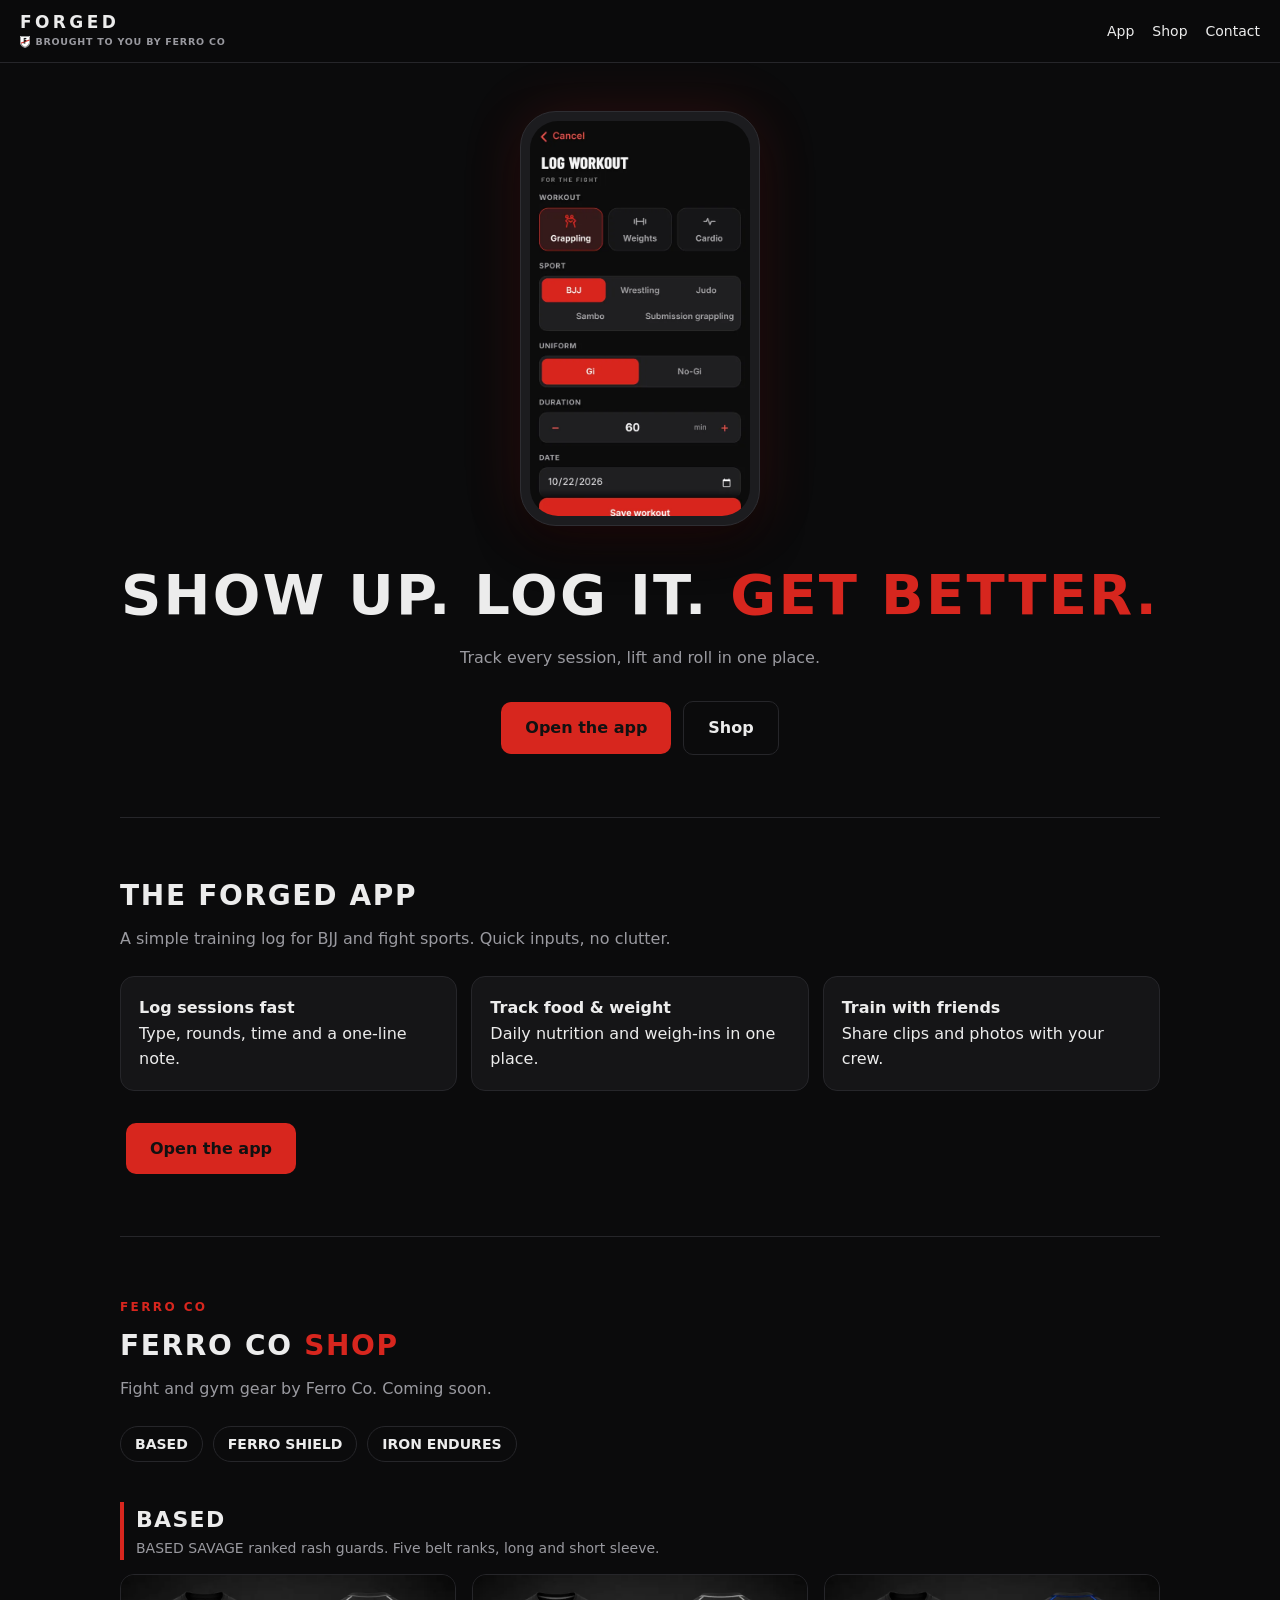
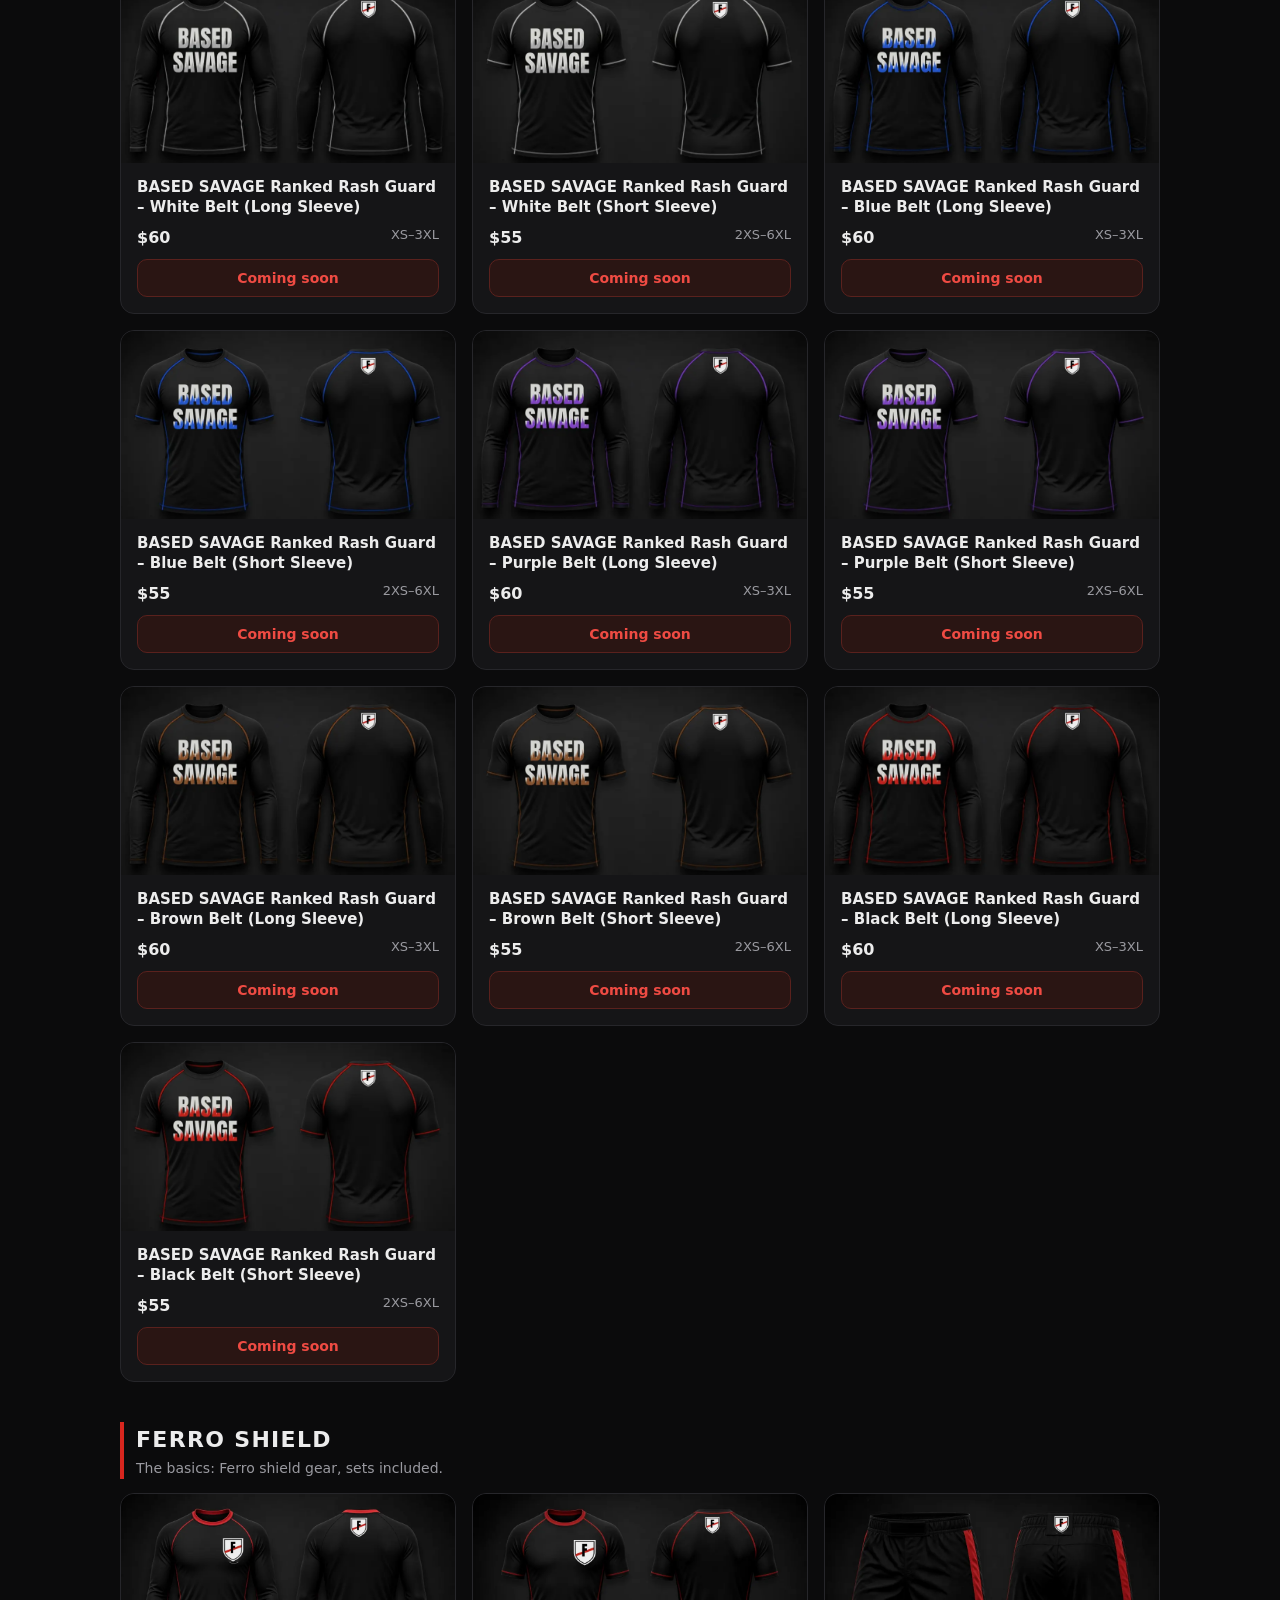
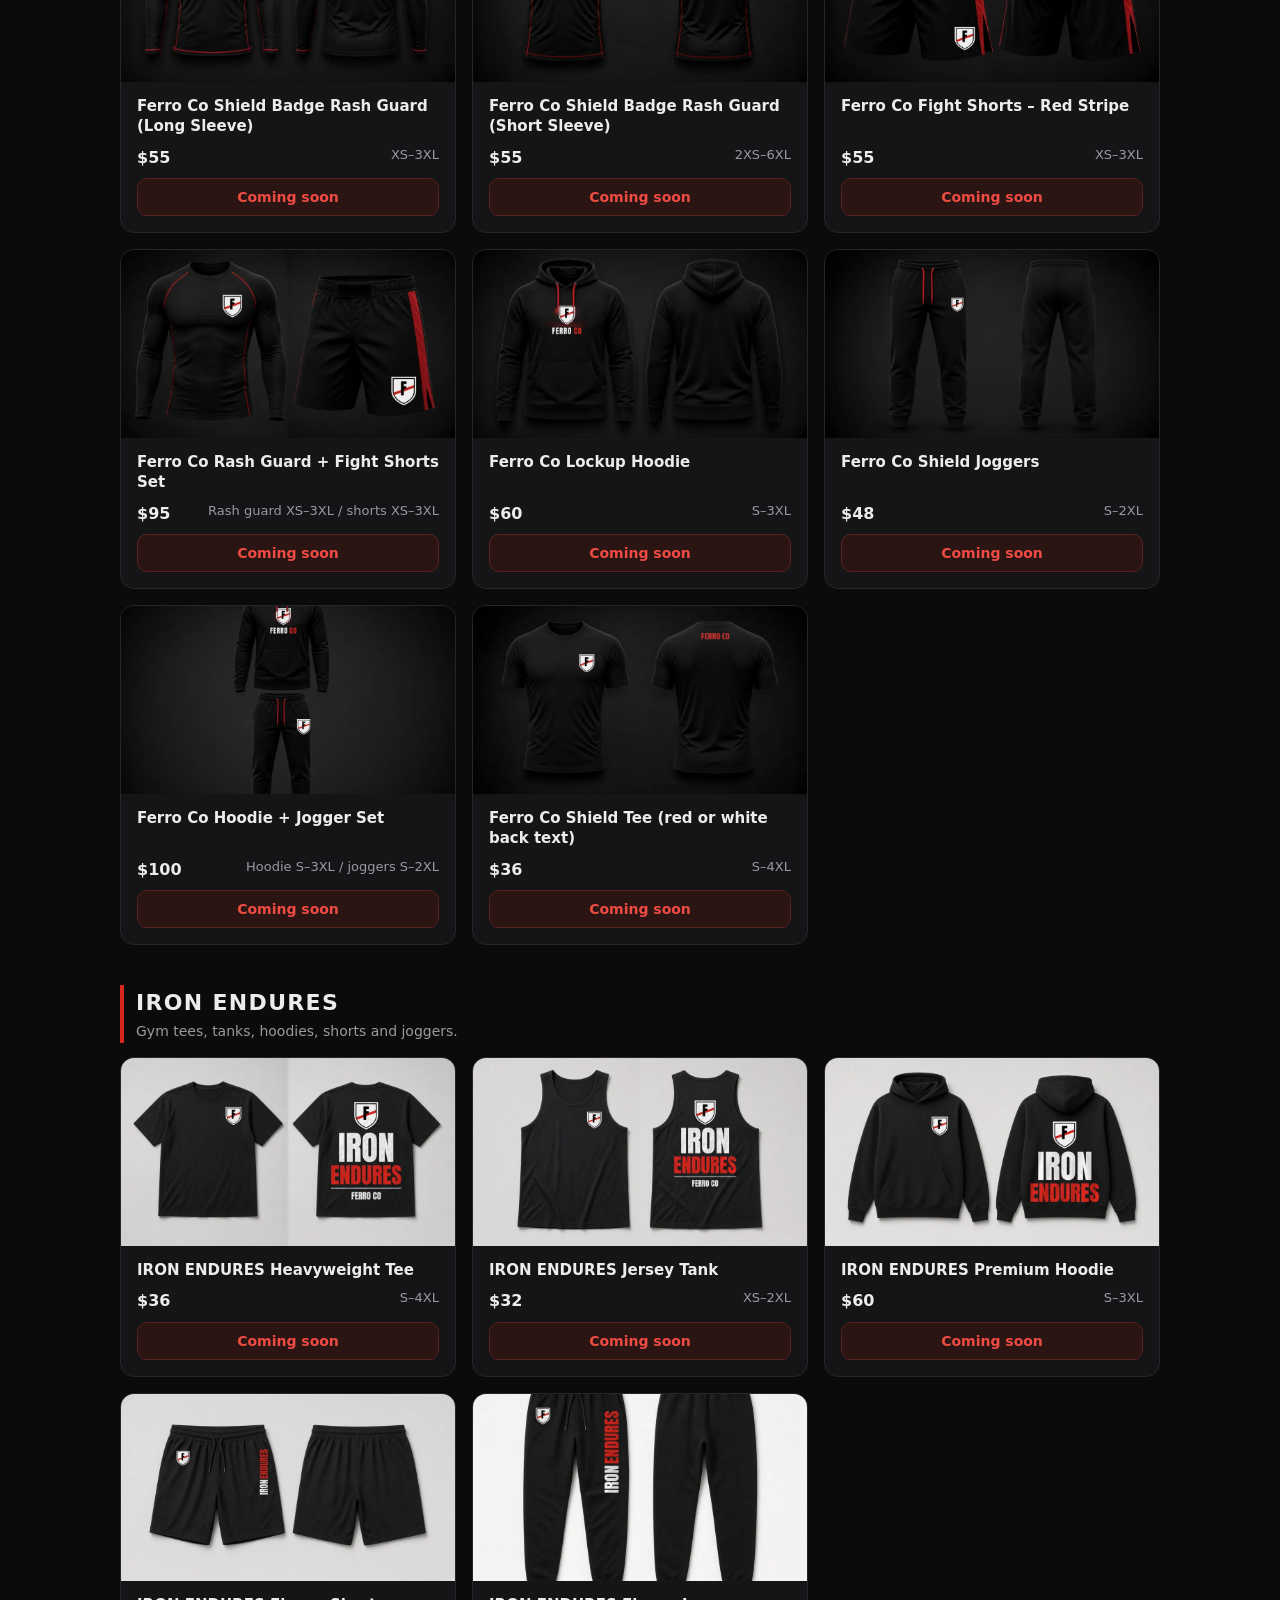
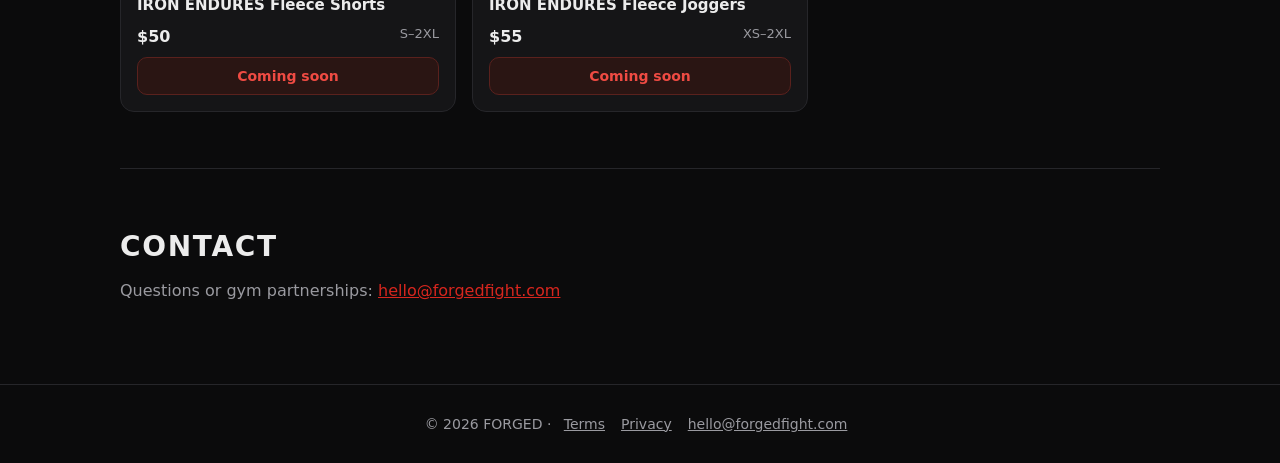
==== commit 2ca5fd36: "Ferro Shield label in caps to match other collections" ====
--- a/shop/index.html
+++ b/shop/index.html
@@ -30,7 +30,7 @@
 <section id="app"><h2>The FORGED app</h2><p class="sub">A simple training log for BJJ and fight sports. Quick inputs, no clutter.</p>
 <div class="feat"><div><b>Log sessions fast</b><br>Type, rounds, time and a one-line note.</div><div><b>Track food &amp; weight</b><br>Daily nutrition and weigh-ins in one place.</div><div><b>Train with friends</b><br>Share clips and photos with your crew.</div></div>
 <a class="btn" href="https://forgedfightapp.github.io">Open the app</a></section>
-<section id="shop" class="fc"><div class="fc-brand"><span class="fc-k">Ferro Co</span><h2>Ferro Co <span>Shop</span></h2><p class="sub">Fight and gym gear by Ferro Co. Coming soon.</p><div class="fc-jump"><a href="#based">BASED</a><a href="#og">Ferro Shield</a><a href="#iron-endures">IRON ENDURES</a></div></div><div class="fc-col" id="based"><h3>BASED <small>BASED SAVAGE ranked rash guards. Five belt ranks, long and short sleeve.</small></h3><div class="fc-grid"><article class="fc-card" data-slug="based-savage-ranked-rash-guard-white-belt-long-sleeve" data-fourthwall-url=""><img src="/img/ferro/based-09.webp" alt="BASED SAVAGE Ranked Rash Guard – White Belt (Long Sleeve)" loading="lazy" width="960" height="540"><div class="fc-b"><h4>BASED SAVAGE Ranked Rash Guard – White Belt (Long Sleeve)</h4><div class="fc-m"><span class="fc-p">$60</span><span>XS–3XL</span></div><button class="fc-btn" type="button" disabled>Coming soon</button></div></article><article class="fc-card" data-slug="based-savage-ranked-rash-guard-white-belt-short-sleeve" data-fourthwall-url=""><img src="/img/ferro/based-10.webp" alt="BASED SAVAGE Ranked Rash Guard – White Belt (Short Sleeve)" loading="lazy" width="960" height="540"><div class="fc-b"><h4>BASED SAVAGE Ranked Rash Guard – White Belt (Short Sleeve)</h4><div class="fc-m"><span class="fc-p">$55</span><span>2XS–6XL</span></div><button class="fc-btn" type="button" disabled>Coming soon</button></div></article><article class="fc-card" data-slug="based-savage-ranked-rash-guard-blue-belt-long-sleeve" data-fourthwall-url=""><img src="/img/ferro/based-05.webp" alt="BASED SAVAGE Ranked Rash Guard – Blue Belt (Long Sleeve)" loading="lazy" width="960" height="540"><div class="fc-b"><h4>BASED SAVAGE Ranked Rash Guard – Blue Belt (Long Sleeve)</h4><div class="fc-m"><span class="fc-p">$60</span><span>XS–3XL</span></div><button class="fc-btn" type="button" disabled>Coming soon</button></div></article><article class="fc-card" data-slug="based-savage-ranked-rash-guard-blue-belt-short-sleeve" data-fourthwall-url=""><img src="/img/ferro/based-04.webp" alt="BASED SAVAGE Ranked Rash Guard – Blue Belt (Short Sleeve)" loading="lazy" width="960" height="540"><div class="fc-b"><h4>BASED SAVAGE Ranked Rash Guard – Blue Belt (Short Sleeve)</h4><div class="fc-m"><span class="fc-p">$55</span><span>2XS–6XL</span></div><button class="fc-btn" type="button" disabled>Coming soon</button></div></article><article class="fc-card" data-slug="based-savage-ranked-rash-guard-purple-belt-long-sleeve" data-fourthwall-url=""><img src="/img/ferro/based-08.webp" alt="BASED SAVAGE Ranked Rash Guard – Purple Belt (Long Sleeve)" loading="lazy" width="960" height="540"><div class="fc-b"><h4>BASED SAVAGE Ranked Rash Guard – Purple Belt (Long Sleeve)</h4><div class="fc-m"><span class="fc-p">$60</span><span>XS–3XL</span></div><button class="fc-btn" type="button" disabled>Coming soon</button></div></article><article class="fc-card" data-slug="based-savage-ranked-rash-guard-purple-belt-short-sleeve" data-fourthwall-url=""><img src="/img/ferro/based-07.webp" alt="BASED SAVAGE Ranked Rash Guard – Purple Belt (Short Sleeve)" loading="lazy" width="960" height="540"><div class="fc-b"><h4>BASED SAVAGE Ranked Rash Guard – Purple Belt (Short Sleeve)</h4><div class="fc-m"><span class="fc-p">$55</span><span>2XS–6XL</span></div><button class="fc-btn" type="button" disabled>Coming soon</button></div></article><article class="fc-card" data-slug="based-savage-ranked-rash-guard-brown-belt-long-sleeve" data-fourthwall-url=""><img src="/img/ferro/based-06.webp" alt="BASED SAVAGE Ranked Rash Guard – Brown Belt (Long Sleeve)" loading="lazy" width="960" height="540"><div class="fc-b"><h4>BASED SAVAGE Ranked Rash Guard – Brown Belt (Long Sleeve)</h4><div class="fc-m"><span class="fc-p">$60</span><span>XS–3XL</span></div><button class="fc-btn" type="button" disabled>Coming soon</button></div></article><article class="fc-card" data-slug="based-savage-ranked-rash-guard-brown-belt-short-sleeve" data-fourthwall-url=""><img src="/img/ferro/based-03.webp" alt="BASED SAVAGE Ranked Rash Guard – Brown Belt (Short Sleeve)" loading="lazy" width="960" height="540"><div class="fc-b"><h4>BASED SAVAGE Ranked Rash Guard – Brown Belt (Short Sleeve)</h4><div class="fc-m"><span class="fc-p">$55</span><span>2XS–6XL</span></div><button class="fc-btn" type="button" disabled>Coming soon</button></div></article><article class="fc-card" data-slug="based-savage-ranked-rash-guard-black-belt-long-sleeve" data-fourthwall-url=""><img src="/img/ferro/based-01.webp" alt="BASED SAVAGE Ranked Rash Guard – Black Belt (Long Sleeve)" loading="lazy" width="960" height="540"><div class="fc-b"><h4>BASED SAVAGE Ranked Rash Guard – Black Belt (Long Sleeve)</h4><div class="fc-m"><span class="fc-p">$60</span><span>XS–3XL</span></div><button class="fc-btn" type="button" disabled>Coming soon</button></div></article><article class="fc-card" data-slug="based-savage-ranked-rash-guard-black-belt-short-sleeve" data-fourthwall-url=""><img src="/img/ferro/based-02.webp" alt="BASED SAVAGE Ranked Rash Guard – Black Belt (Short Sleeve)" loading="lazy" width="960" height="540"><div class="fc-b"><h4>BASED SAVAGE Ranked Rash Guard – Black Belt (Short Sleeve)</h4><div class="fc-m"><span class="fc-p">$55</span><span>2XS–6XL</span></div><button class="fc-btn" type="button" disabled>Coming soon</button></div></article></div></div><div class="fc-col" id="og"><h3>Ferro Shield <small>The basics: Ferro shield gear, sets included.</small></h3><div class="fc-grid"><article class="fc-card" data-slug="ferro-co-shield-badge-rash-guard-long-sleeve" data-fourthwall-url=""><img src="/img/ferro/og-14.webp" alt="Ferro Co Shield Badge Rash Guard (Long Sleeve)" loading="lazy" width="960" height="540"><div class="fc-b"><h4>Ferro Co Shield Badge Rash Guard (Long Sleeve)</h4><div class="fc-m"><span class="fc-p">$55</span><span>XS–3XL</span></div><button class="fc-btn" type="button" disabled>Coming soon</button></div></article><article class="fc-card" data-slug="ferro-co-shield-badge-rash-guard-short-sleeve" data-fourthwall-url=""><img src="/img/ferro/og-16.webp" alt="Ferro Co Shield Badge Rash Guard (Short Sleeve)" loading="lazy" width="960" height="540"><div class="fc-b"><h4>Ferro Co Shield Badge Rash Guard (Short Sleeve)</h4><div class="fc-m"><span class="fc-p">$55</span><span>2XS–6XL</span></div><button class="fc-btn" type="button" disabled>Coming soon</button></div></article><article class="fc-card" data-slug="ferro-co-fight-shorts-red-stripe" data-fourthwall-url=""><img src="/img/ferro/og-11.webp" alt="Ferro Co Fight Shorts – Red Stripe" loading="lazy" width="960" height="540"><div class="fc-b"><h4>Ferro Co Fight Shorts – Red Stripe</h4><div class="fc-m"><span class="fc-p">$55</span><span>XS–3XL</span></div><button class="fc-btn" type="button" disabled>Coming soon</button></div></article><article class="fc-card" data-slug="ferro-co-rash-guard-fight-shorts-set" data-fourthwall-url=""><img src="/img/ferro/og-15.webp" alt="Ferro Co Rash Guard + Fight Shorts Set" loading="lazy" width="960" height="540"><div class="fc-b"><h4>Ferro Co Rash Guard + Fight Shorts Set</h4><div class="fc-m"><span class="fc-p">$95</span><span>Rash guard XS–3XL / shorts XS–3XL</span></div><button class="fc-btn" type="button" disabled>Coming soon</button></div></article><article class="fc-card" data-slug="ferro-co-lockup-hoodie" data-fourthwall-url=""><img src="/img/ferro/og-13.webp" alt="Ferro Co Lockup Hoodie" loading="lazy" width="960" height="540"><div class="fc-b"><h4>Ferro Co Lockup Hoodie</h4><div class="fc-m"><span class="fc-p">$60</span><span>S–3XL</span></div><button class="fc-btn" type="button" disabled>Coming soon</button></div></article><article class="fc-card" data-slug="ferro-co-shield-joggers" data-fourthwall-url=""><img src="/img/ferro/og-18.webp" alt="Ferro Co Shield Joggers" loading="lazy" width="960" height="540"><div class="fc-b"><h4>Ferro Co Shield Joggers</h4><div class="fc-m"><span class="fc-p">$48</span><span>S–2XL</span></div><button class="fc-btn" type="button" disabled>Coming soon</button></div></article><article class="fc-card" data-slug="ferro-co-hoodie-jogger-set" data-fourthwall-url=""><img src="/img/ferro/og-12.webp" alt="Ferro Co Hoodie + Jogger Set" loading="lazy" width="960" height="540"><div class="fc-b"><h4>Ferro Co Hoodie + Jogger Set</h4><div class="fc-m"><span class="fc-p">$100</span><span>Hoodie S–3XL / joggers S–2XL</span></div><button class="fc-btn" type="button" disabled>Coming soon</button></div></article><article class="fc-card" data-slug="ferro-co-shield-tee-red-or-white-back-text" data-fourthwall-url=""><img src="/img/ferro/og-17.webp" alt="Ferro Co Shield Tee (red or white back text)" loading="lazy" width="960" height="540"><div class="fc-b"><h4>Ferro Co Shield Tee (red or white back text)</h4><div class="fc-m"><span class="fc-p">$36</span><span>S–4XL</span></div><button class="fc-btn" type="button" disabled>Coming soon</button></div></article></div></div><div class="fc-col" id="iron-endures"><h3>IRON ENDURES <small>Gym tees, tanks, hoodies, shorts and joggers.</small></h3><div class="fc-grid"><article class="fc-card" data-slug="iron-endures-heavyweight-tee" data-fourthwall-url=""><img src="/img/ferro/ie-tee.webp" alt="IRON ENDURES Heavyweight Tee" loading="lazy" width="960" height="540"><div class="fc-b"><h4>IRON ENDURES Heavyweight Tee</h4><div class="fc-m"><span class="fc-p">$36</span><span>S–4XL</span></div><button class="fc-btn" type="button" disabled>Coming soon</button></div></article><article class="fc-card" data-slug="iron-endures-jersey-tank" data-fourthwall-url=""><img src="/img/ferro/ie-tank.webp" alt="IRON ENDURES Jersey Tank" loading="lazy" width="960" height="540"><div class="fc-b"><h4>IRON ENDURES Jersey Tank</h4><div class="fc-m"><span class="fc-p">$32</span><span>XS–2XL</span></div><button class="fc-btn" type="button" disabled>Coming soon</button></div></article><article class="fc-card" data-slug="iron-endures-premium-hoodie" data-fourthwall-url=""><img src="/img/ferro/ie-hoodie.webp" alt="IRON ENDURES Premium Hoodie" loading="lazy" width="960" height="540"><div class="fc-b"><h4>IRON ENDURES Premium Hoodie</h4><div class="fc-m"><span class="fc-p">$60</span><span>S–3XL</span></div><button class="fc-btn" type="button" disabled>Coming soon</button></div></article><article class="fc-card" data-slug="iron-endures-fleece-shorts" data-fourthwall-url=""><img src="/img/ferro/ie-shorts.webp" alt="IRON ENDURES Fleece Shorts" loading="lazy" width="960" height="540"><div class="fc-b"><h4>IRON ENDURES Fleece Shorts</h4><div class="fc-m"><span class="fc-p">$50</span><span>S–2XL</span></div><button class="fc-btn" type="button" disabled>Coming soon</button></div></article><article class="fc-card" data-slug="iron-endures-fleece-joggers" data-fourthwall-url=""><img src="/img/ferro/ie-joggers.webp" alt="IRON ENDURES Fleece Joggers" loading="lazy" width="960" height="540"><div class="fc-b"><h4>IRON ENDURES Fleece Joggers</h4><div class="fc-m"><span class="fc-p">$55</span><span>XS–2XL</span></div><button class="fc-btn" type="button" disabled>Coming soon</button></div></article></div></div></section>
+<section id="shop" class="fc"><div class="fc-brand"><span class="fc-k">Ferro Co</span><h2>Ferro Co <span>Shop</span></h2><p class="sub">Fight and gym gear by Ferro Co. Coming soon.</p><div class="fc-jump"><a href="#based">BASED</a><a href="#og">FERRO SHIELD</a><a href="#iron-endures">IRON ENDURES</a></div></div><div class="fc-col" id="based"><h3>BASED <small>BASED SAVAGE ranked rash guards. Five belt ranks, long and short sleeve.</small></h3><div class="fc-grid"><article class="fc-card" data-slug="based-savage-ranked-rash-guard-white-belt-long-sleeve" data-fourthwall-url=""><img src="/img/ferro/based-09.webp" alt="BASED SAVAGE Ranked Rash Guard – White Belt (Long Sleeve)" loading="lazy" width="960" height="540"><div class="fc-b"><h4>BASED SAVAGE Ranked Rash Guard – White Belt (Long Sleeve)</h4><div class="fc-m"><span class="fc-p">$60</span><span>XS–3XL</span></div><button class="fc-btn" type="button" disabled>Coming soon</button></div></article><article class="fc-card" data-slug="based-savage-ranked-rash-guard-white-belt-short-sleeve" data-fourthwall-url=""><img src="/img/ferro/based-10.webp" alt="BASED SAVAGE Ranked Rash Guard – White Belt (Short Sleeve)" loading="lazy" width="960" height="540"><div class="fc-b"><h4>BASED SAVAGE Ranked Rash Guard – White Belt (Short Sleeve)</h4><div class="fc-m"><span class="fc-p">$55</span><span>2XS–6XL</span></div><button class="fc-btn" type="button" disabled>Coming soon</button></div></article><article class="fc-card" data-slug="based-savage-ranked-rash-guard-blue-belt-long-sleeve" data-fourthwall-url=""><img src="/img/ferro/based-05.webp" alt="BASED SAVAGE Ranked Rash Guard – Blue Belt (Long Sleeve)" loading="lazy" width="960" height="540"><div class="fc-b"><h4>BASED SAVAGE Ranked Rash Guard – Blue Belt (Long Sleeve)</h4><div class="fc-m"><span class="fc-p">$60</span><span>XS–3XL</span></div><button class="fc-btn" type="button" disabled>Coming soon</button></div></article><article class="fc-card" data-slug="based-savage-ranked-rash-guard-blue-belt-short-sleeve" data-fourthwall-url=""><img src="/img/ferro/based-04.webp" alt="BASED SAVAGE Ranked Rash Guard – Blue Belt (Short Sleeve)" loading="lazy" width="960" height="540"><div class="fc-b"><h4>BASED SAVAGE Ranked Rash Guard – Blue Belt (Short Sleeve)</h4><div class="fc-m"><span class="fc-p">$55</span><span>2XS–6XL</span></div><button class="fc-btn" type="button" disabled>Coming soon</button></div></article><article class="fc-card" data-slug="based-savage-ranked-rash-guard-purple-belt-long-sleeve" data-fourthwall-url=""><img src="/img/ferro/based-08.webp" alt="BASED SAVAGE Ranked Rash Guard – Purple Belt (Long Sleeve)" loading="lazy" width="960" height="540"><div class="fc-b"><h4>BASED SAVAGE Ranked Rash Guard – Purple Belt (Long Sleeve)</h4><div class="fc-m"><span class="fc-p">$60</span><span>XS–3XL</span></div><button class="fc-btn" type="button" disabled>Coming soon</button></div></article><article class="fc-card" data-slug="based-savage-ranked-rash-guard-purple-belt-short-sleeve" data-fourthwall-url=""><img src="/img/ferro/based-07.webp" alt="BASED SAVAGE Ranked Rash Guard – Purple Belt (Short Sleeve)" loading="lazy" width="960" height="540"><div class="fc-b"><h4>BASED SAVAGE Ranked Rash Guard – Purple Belt (Short Sleeve)</h4><div class="fc-m"><span class="fc-p">$55</span><span>2XS–6XL</span></div><button class="fc-btn" type="button" disabled>Coming soon</button></div></article><article class="fc-card" data-slug="based-savage-ranked-rash-guard-brown-belt-long-sleeve" data-fourthwall-url=""><img src="/img/ferro/based-06.webp" alt="BASED SAVAGE Ranked Rash Guard – Brown Belt (Long Sleeve)" loading="lazy" width="960" height="540"><div class="fc-b"><h4>BASED SAVAGE Ranked Rash Guard – Brown Belt (Long Sleeve)</h4><div class="fc-m"><span class="fc-p">$60</span><span>XS–3XL</span></div><button class="fc-btn" type="button" disabled>Coming soon</button></div></article><article class="fc-card" data-slug="based-savage-ranked-rash-guard-brown-belt-short-sleeve" data-fourthwall-url=""><img src="/img/ferro/based-03.webp" alt="BASED SAVAGE Ranked Rash Guard – Brown Belt (Short Sleeve)" loading="lazy" width="960" height="540"><div class="fc-b"><h4>BASED SAVAGE Ranked Rash Guard – Brown Belt (Short Sleeve)</h4><div class="fc-m"><span class="fc-p">$55</span><span>2XS–6XL</span></div><button class="fc-btn" type="button" disabled>Coming soon</button></div></article><article class="fc-card" data-slug="based-savage-ranked-rash-guard-black-belt-long-sleeve" data-fourthwall-url=""><img src="/img/ferro/based-01.webp" alt="BASED SAVAGE Ranked Rash Guard – Black Belt (Long Sleeve)" loading="lazy" width="960" height="540"><div class="fc-b"><h4>BASED SAVAGE Ranked Rash Guard – Black Belt (Long Sleeve)</h4><div class="fc-m"><span class="fc-p">$60</span><span>XS–3XL</span></div><button class="fc-btn" type="button" disabled>Coming soon</button></div></article><article class="fc-card" data-slug="based-savage-ranked-rash-guard-black-belt-short-sleeve" data-fourthwall-url=""><img src="/img/ferro/based-02.webp" alt="BASED SAVAGE Ranked Rash Guard – Black Belt (Short Sleeve)" loading="lazy" width="960" height="540"><div class="fc-b"><h4>BASED SAVAGE Ranked Rash Guard – Black Belt (Short Sleeve)</h4><div class="fc-m"><span class="fc-p">$55</span><span>2XS–6XL</span></div><button class="fc-btn" type="button" disabled>Coming soon</button></div></article></div></div><div class="fc-col" id="og"><h3>FERRO SHIELD <small>The basics: Ferro shield gear, sets included.</small></h3><div class="fc-grid"><article class="fc-card" data-slug="ferro-co-shield-badge-rash-guard-long-sleeve" data-fourthwall-url=""><img src="/img/ferro/og-14.webp" alt="Ferro Co Shield Badge Rash Guard (Long Sleeve)" loading="lazy" width="960" height="540"><div class="fc-b"><h4>Ferro Co Shield Badge Rash Guard (Long Sleeve)</h4><div class="fc-m"><span class="fc-p">$55</span><span>XS–3XL</span></div><button class="fc-btn" type="button" disabled>Coming soon</button></div></article><article class="fc-card" data-slug="ferro-co-shield-badge-rash-guard-short-sleeve" data-fourthwall-url=""><img src="/img/ferro/og-16.webp" alt="Ferro Co Shield Badge Rash Guard (Short Sleeve)" loading="lazy" width="960" height="540"><div class="fc-b"><h4>Ferro Co Shield Badge Rash Guard (Short Sleeve)</h4><div class="fc-m"><span class="fc-p">$55</span><span>2XS–6XL</span></div><button class="fc-btn" type="button" disabled>Coming soon</button></div></article><article class="fc-card" data-slug="ferro-co-fight-shorts-red-stripe" data-fourthwall-url=""><img src="/img/ferro/og-11.webp" alt="Ferro Co Fight Shorts – Red Stripe" loading="lazy" width="960" height="540"><div class="fc-b"><h4>Ferro Co Fight Shorts – Red Stripe</h4><div class="fc-m"><span class="fc-p">$55</span><span>XS–3XL</span></div><button class="fc-btn" type="button" disabled>Coming soon</button></div></article><article class="fc-card" data-slug="ferro-co-rash-guard-fight-shorts-set" data-fourthwall-url=""><img src="/img/ferro/og-15.webp" alt="Ferro Co Rash Guard + Fight Shorts Set" loading="lazy" width="960" height="540"><div class="fc-b"><h4>Ferro Co Rash Guard + Fight Shorts Set</h4><div class="fc-m"><span class="fc-p">$95</span><span>Rash guard XS–3XL / shorts XS–3XL</span></div><button class="fc-btn" type="button" disabled>Coming soon</button></div></article><article class="fc-card" data-slug="ferro-co-lockup-hoodie" data-fourthwall-url=""><img src="/img/ferro/og-13.webp" alt="Ferro Co Lockup Hoodie" loading="lazy" width="960" height="540"><div class="fc-b"><h4>Ferro Co Lockup Hoodie</h4><div class="fc-m"><span class="fc-p">$60</span><span>S–3XL</span></div><button class="fc-btn" type="button" disabled>Coming soon</button></div></article><article class="fc-card" data-slug="ferro-co-shield-joggers" data-fourthwall-url=""><img src="/img/ferro/og-18.webp" alt="Ferro Co Shield Joggers" loading="lazy" width="960" height="540"><div class="fc-b"><h4>Ferro Co Shield Joggers</h4><div class="fc-m"><span class="fc-p">$48</span><span>S–2XL</span></div><button class="fc-btn" type="button" disabled>Coming soon</button></div></article><article class="fc-card" data-slug="ferro-co-hoodie-jogger-set" data-fourthwall-url=""><img src="/img/ferro/og-12.webp" alt="Ferro Co Hoodie + Jogger Set" loading="lazy" width="960" height="540"><div class="fc-b"><h4>Ferro Co Hoodie + Jogger Set</h4><div class="fc-m"><span class="fc-p">$100</span><span>Hoodie S–3XL / joggers S–2XL</span></div><button class="fc-btn" type="button" disabled>Coming soon</button></div></article><article class="fc-card" data-slug="ferro-co-shield-tee-red-or-white-back-text" data-fourthwall-url=""><img src="/img/ferro/og-17.webp" alt="Ferro Co Shield Tee (red or white back text)" loading="lazy" width="960" height="540"><div class="fc-b"><h4>Ferro Co Shield Tee (red or white back text)</h4><div class="fc-m"><span class="fc-p">$36</span><span>S–4XL</span></div><button class="fc-btn" type="button" disabled>Coming soon</button></div></article></div></div><div class="fc-col" id="iron-endures"><h3>IRON ENDURES <small>Gym tees, tanks, hoodies, shorts and joggers.</small></h3><div class="fc-grid"><article class="fc-card" data-slug="iron-endures-heavyweight-tee" data-fourthwall-url=""><img src="/img/ferro/ie-tee.webp" alt="IRON ENDURES Heavyweight Tee" loading="lazy" width="960" height="540"><div class="fc-b"><h4>IRON ENDURES Heavyweight Tee</h4><div class="fc-m"><span class="fc-p">$36</span><span>S–4XL</span></div><button class="fc-btn" type="button" disabled>Coming soon</button></div></article><article class="fc-card" data-slug="iron-endures-jersey-tank" data-fourthwall-url=""><img src="/img/ferro/ie-tank.webp" alt="IRON ENDURES Jersey Tank" loading="lazy" width="960" height="540"><div class="fc-b"><h4>IRON ENDURES Jersey Tank</h4><div class="fc-m"><span class="fc-p">$32</span><span>XS–2XL</span></div><button class="fc-btn" type="button" disabled>Coming soon</button></div></article><article class="fc-card" data-slug="iron-endures-premium-hoodie" data-fourthwall-url=""><img src="/img/ferro/ie-hoodie.webp" alt="IRON ENDURES Premium Hoodie" loading="lazy" width="960" height="540"><div class="fc-b"><h4>IRON ENDURES Premium Hoodie</h4><div class="fc-m"><span class="fc-p">$60</span><span>S–3XL</span></div><button class="fc-btn" type="button" disabled>Coming soon</button></div></article><article class="fc-card" data-slug="iron-endures-fleece-shorts" data-fourthwall-url=""><img src="/img/ferro/ie-shorts.webp" alt="IRON ENDURES Fleece Shorts" loading="lazy" width="960" height="540"><div class="fc-b"><h4>IRON ENDURES Fleece Shorts</h4><div class="fc-m"><span class="fc-p">$50</span><span>S–2XL</span></div><button class="fc-btn" type="button" disabled>Coming soon</button></div></article><article class="fc-card" data-slug="iron-endures-fleece-joggers" data-fourthwall-url=""><img src="/img/ferro/ie-joggers.webp" alt="IRON ENDURES Fleece Joggers" loading="lazy" width="960" height="540"><div class="fc-b"><h4>IRON ENDURES Fleece Joggers</h4><div class="fc-m"><span class="fc-p">$55</span><span>XS–2XL</span></div><button class="fc-btn" type="button" disabled>Coming soon</button></div></article></div></div></section>
 <section id="contact"><h2>Contact</h2><p class="sub">Questions or gym partnerships: <a href="mailto:hello@forgedfight.com">hello@forgedfight.com</a></p></section>
 </main>
 <footer>© 2026 FORGED · <a href="https://forgedfightapp.github.io/terms.html">Terms</a><a href="https://forgedfightapp.github.io/privacy.html">Privacy</a><a href="mailto:hello@forgedfight.com">hello@forgedfight.com</a></footer>
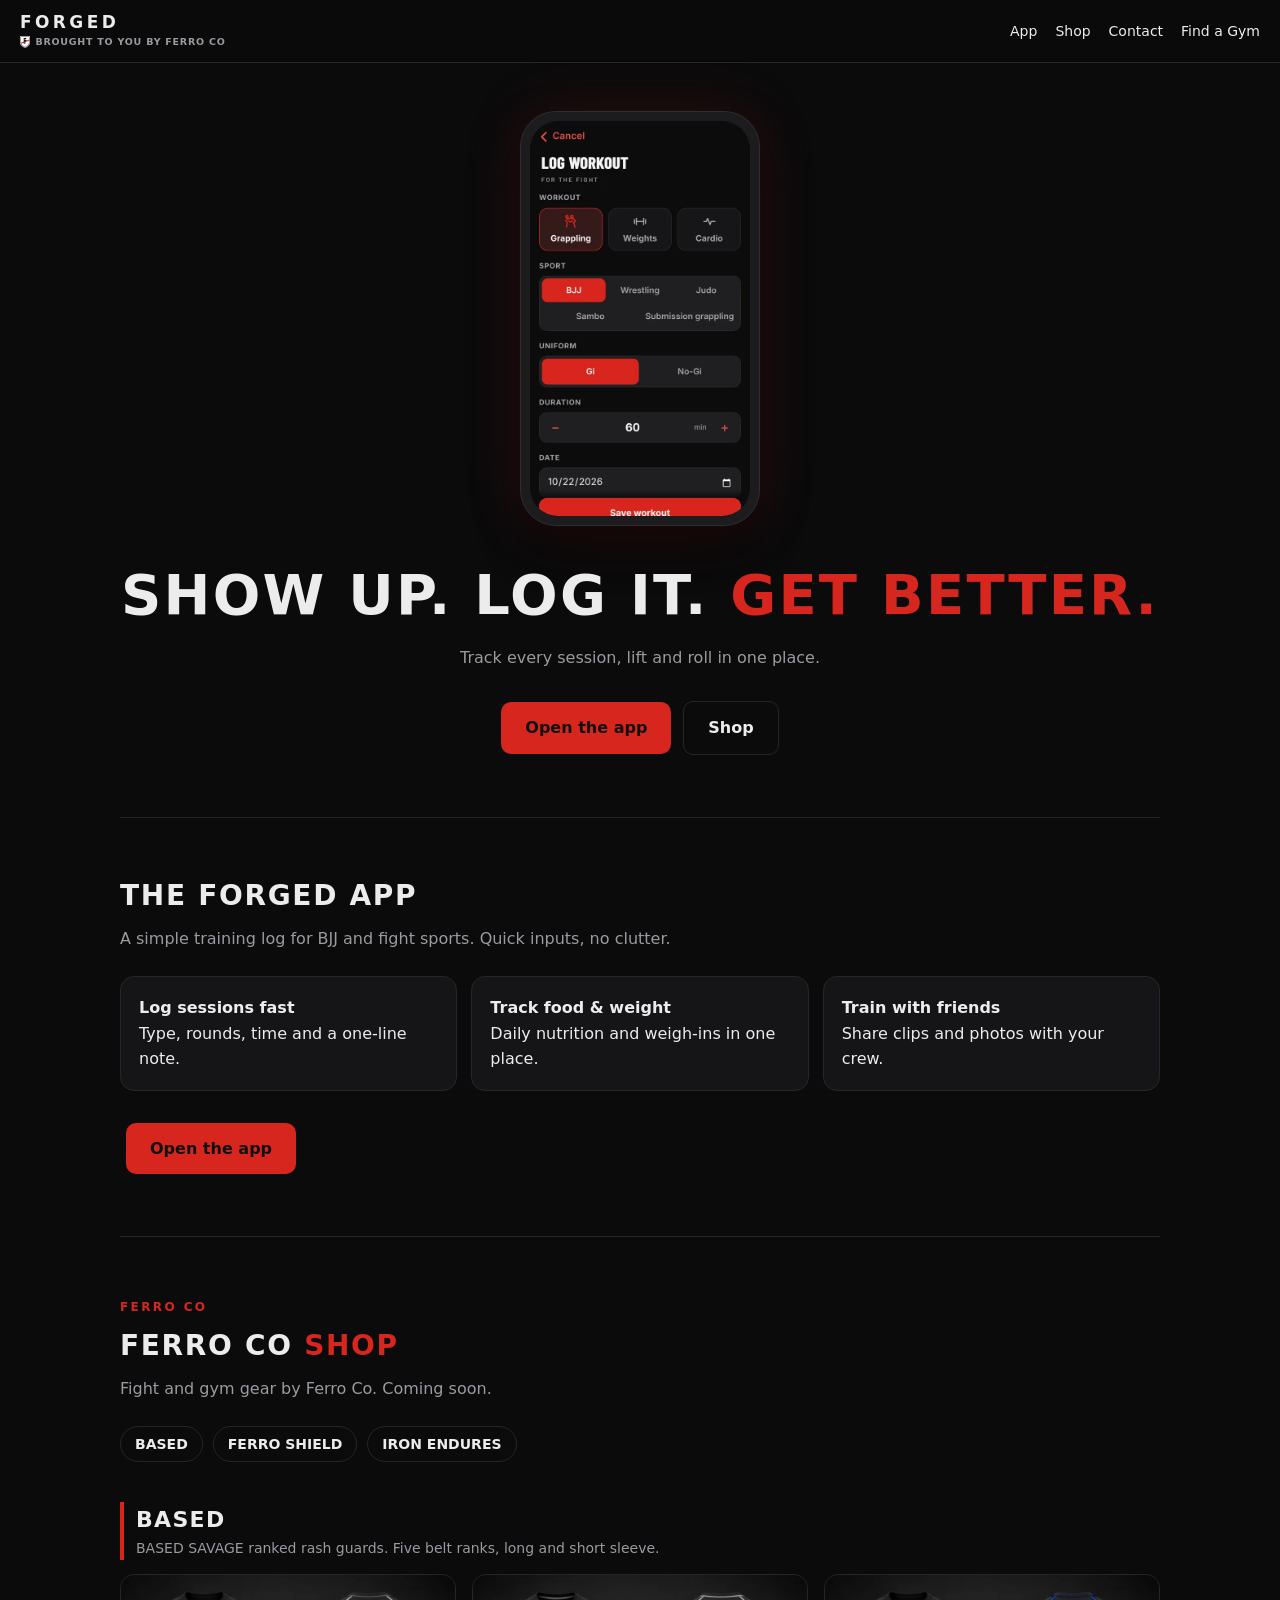
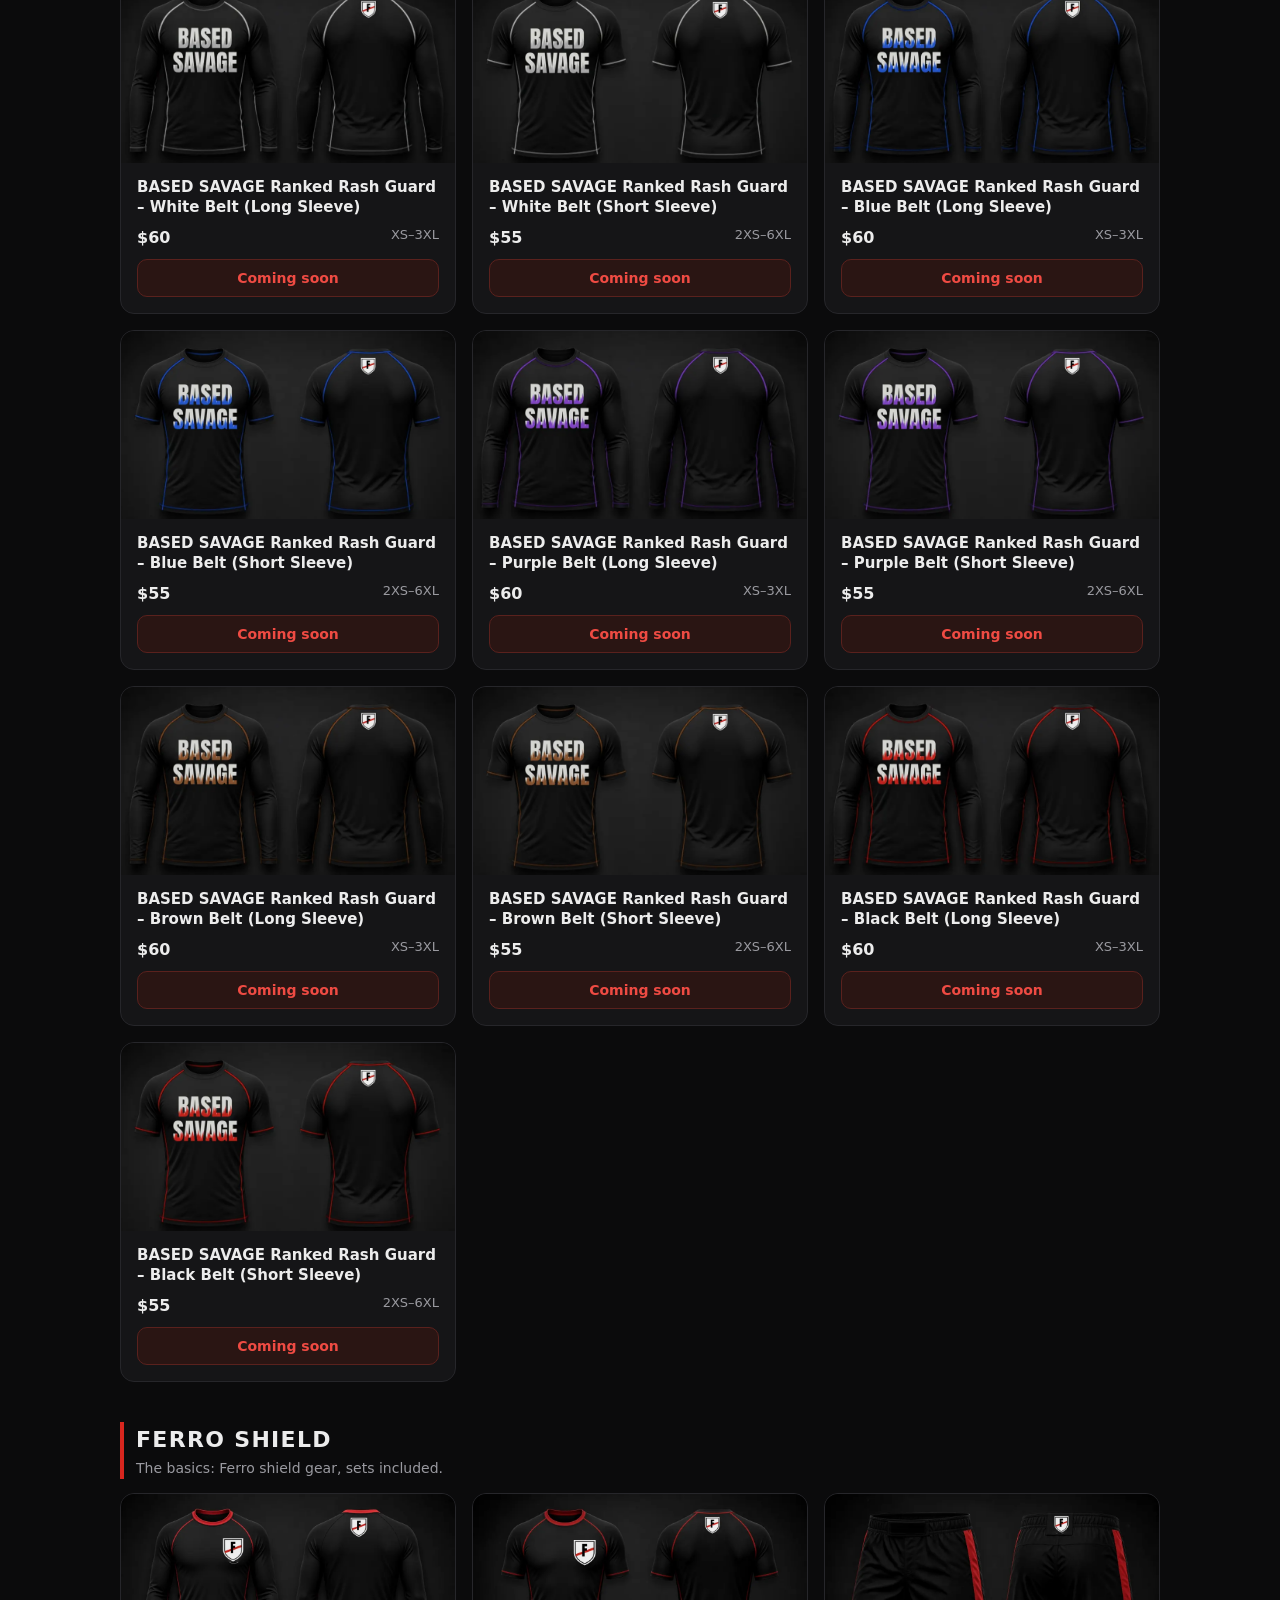
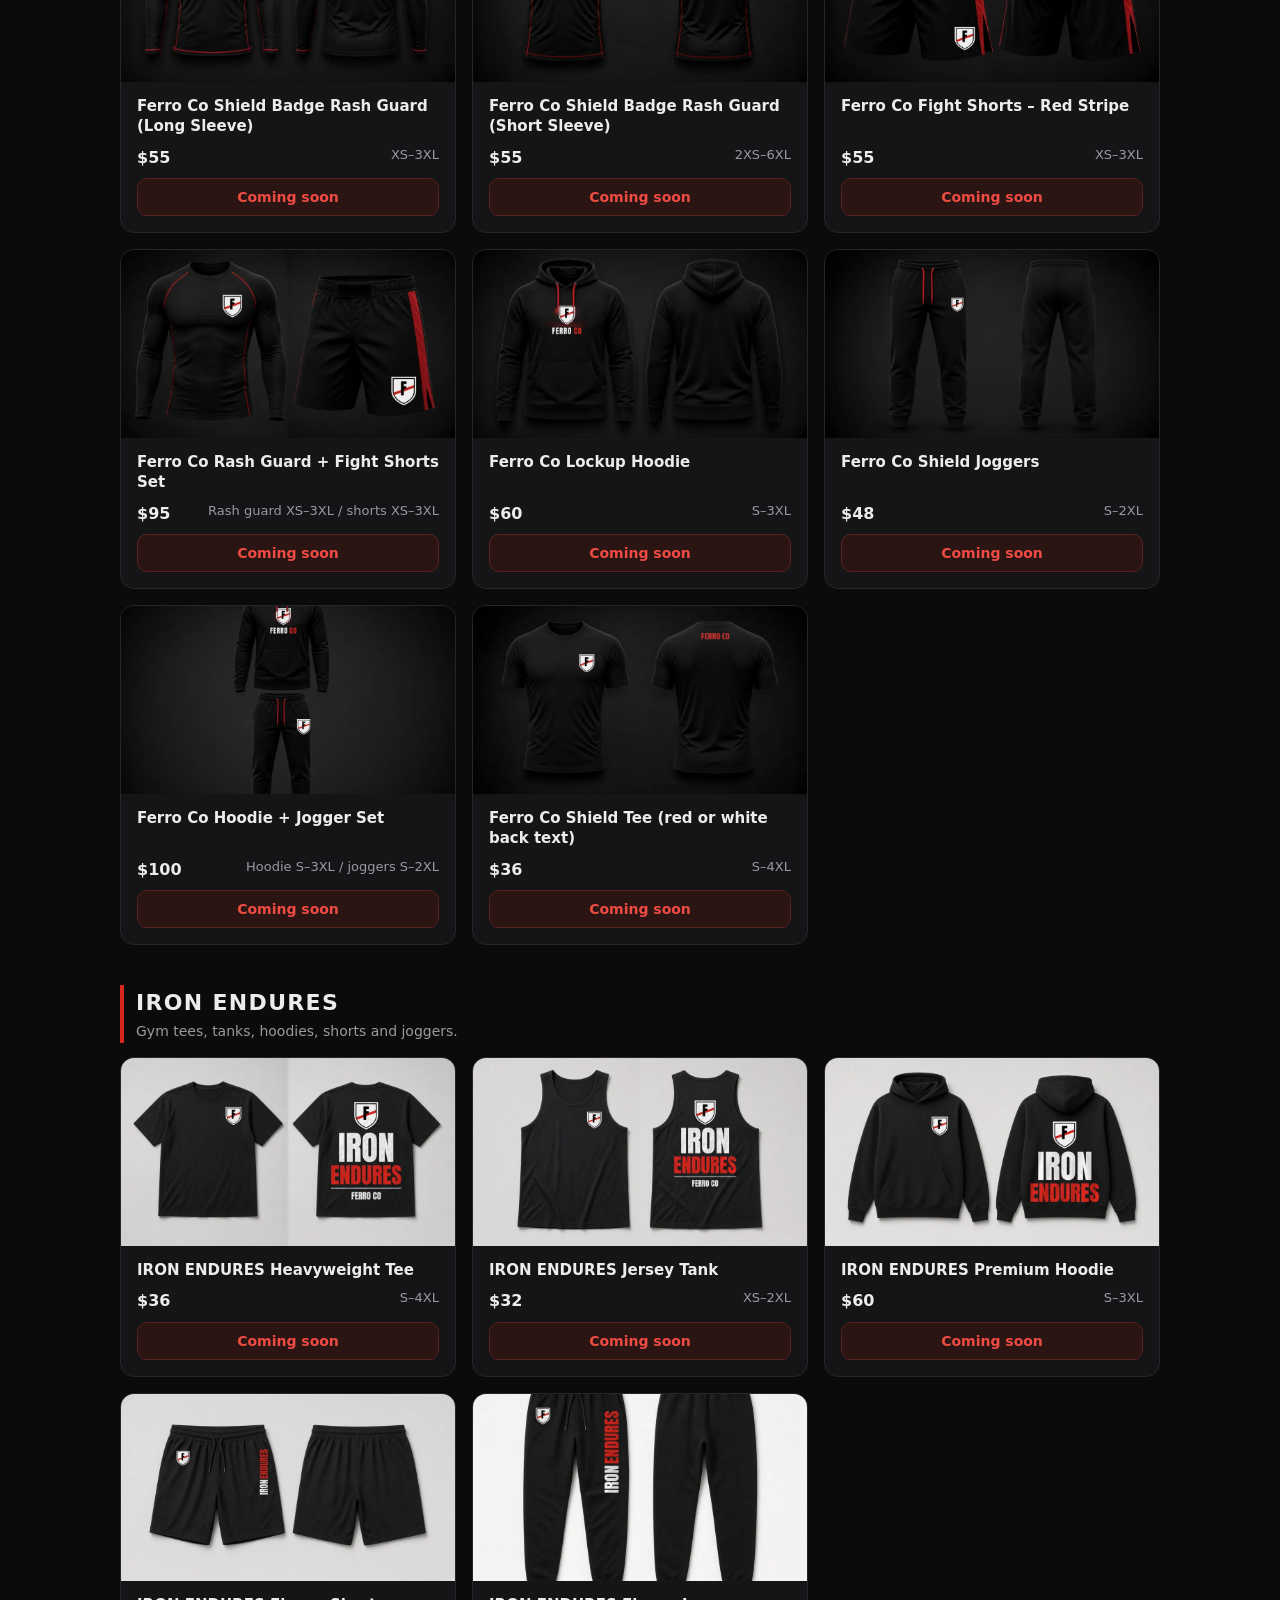
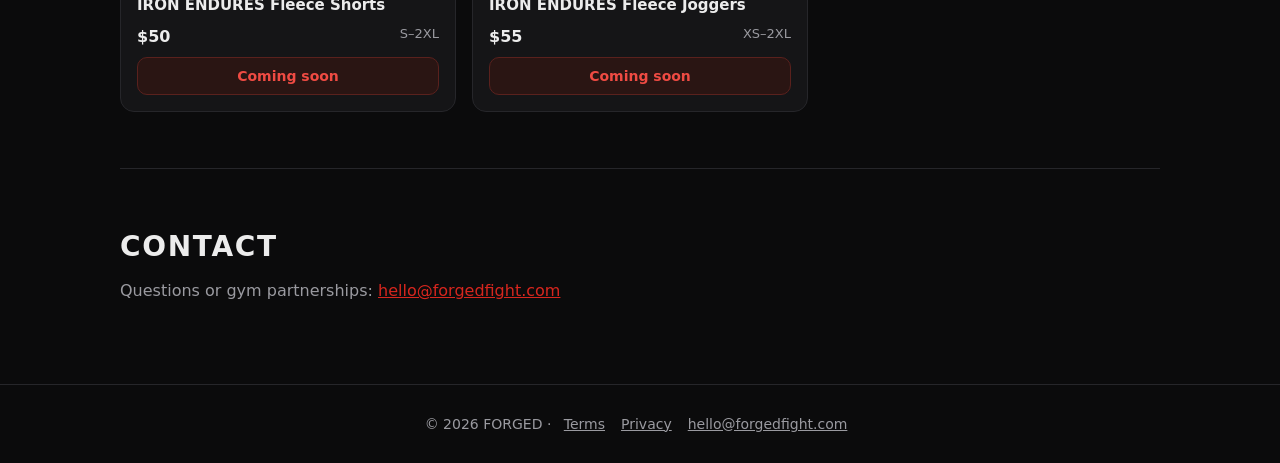
==== commit 88ffed12: "Nav: add Find a Gym (matfinderhq.com); 'Gyms' label ≤480px" ====
--- a/shop/index.html
+++ b/shop/index.html
@@ -1,11 +1,11 @@
 <!doctype html><html lang="en"><head><meta name="format-detection" content="telephone=no,email=no,address=no,date=no"><meta charset="utf-8"><meta name="viewport" content="width=device-width,initial-scale=1">
 <title>FORGED — Show up. Log it. Get better.</title><meta name="description" content="FORGED: Show up. Log it. Get better. Track every session, lift and roll in one place.">
-<link rel="icon" href="/img/favicon.png"><meta property="og:image" content="https://forgedfight.com/img/logo.jpg">
+<link rel="icon" href="/img/favicon.png"><meta property="og:image" content="https://forgedfight.com/img/share-card.png?v=1"><meta property="og:image:width" content="1200"><meta property="og:image:height" content="630"><meta name="twitter:card" content="summary_large_image"><meta name="twitter:image" content="https://forgedfight.com/img/share-card.png?v=1">
 <style>
 :root{--bg:#0B0B0C;--card:#151517;--line:#26262a;--fg:#ECECEC;--mute:#9a9aa0;--acc:#D7261E}
 *{box-sizing:border-box}html{-webkit-text-size-adjust:100%;text-size-adjust:100%}body{margin:0;background:var(--bg);color:var(--fg);font:16px/1.6 system-ui,-apple-system,Segoe UI,Roboto,sans-serif}
 a{color:var(--acc)}nav{display:flex;justify-content:space-between;align-items:center;padding:14px 20px;border-bottom:1px solid var(--line);position:sticky;top:0;background:rgba(11,11,12,.92);backdrop-filter:blur(6px);z-index:5}
-nav b{letter-spacing:.2em}nav div a{color:var(--fg);text-decoration:none;margin-left:18px;font-size:14px}#shop,.fc-col{scroll-margin-top:72px}nav .brand,nav .brand:link,nav .brand:visited,nav .brand:hover{display:flex;flex-direction:column;align-items:flex-start;line-height:1;color:inherit;text-decoration:none;-webkit-tap-highlight-color:transparent;flex:0 0 auto;margin-right:14px}nav .brand b{font-size:17px;letter-spacing:.2em;white-space:nowrap;color:var(--fg)}nav .brand small{display:flex;align-items:center;gap:5px;margin-top:5px;font-size:9.5px;font-weight:600;letter-spacing:.08em;text-transform:uppercase;white-space:nowrap;color:var(--mute);text-decoration:none}nav .brand small img{height:12px;width:auto;flex:0 0 auto;display:block}nav div{display:flex;flex:0 0 auto;white-space:nowrap}@media(max-width:400px){nav{padding:12px 14px}nav div a{margin-left:12px;font-size:13px}nav .brand{margin-right:10px}nav .brand small{font-size:8.5px;letter-spacing:.04em;gap:4px}nav .brand small img{height:11px}}@media(max-width:340px){nav{padding:12px 12px}nav div a{margin-left:10px;font-size:12.5px}nav .brand{margin-right:8px}nav .brand b{font-size:15px;letter-spacing:.16em}nav .brand small{font-size:8px;letter-spacing:.03em;gap:4px}nav .brand small img{height:10px}}
+nav b{letter-spacing:.2em}nav div a{color:var(--fg);text-decoration:none;margin-left:18px;font-size:14px}#shop,.fc-col{scroll-margin-top:72px}nav .brand,nav .brand:link,nav .brand:visited,nav .brand:hover{display:flex;flex-direction:column;align-items:flex-start;line-height:1;color:inherit;text-decoration:none;-webkit-tap-highlight-color:transparent;flex:0 0 auto;margin-right:14px}nav .brand b{font-size:17px;letter-spacing:.2em;white-space:nowrap;color:var(--fg)}nav .brand small{display:flex;align-items:center;gap:5px;margin-top:5px;font-size:9.5px;font-weight:600;letter-spacing:.08em;text-transform:uppercase;white-space:nowrap;color:var(--mute);text-decoration:none}nav .brand small img{height:12px;width:auto;flex:0 0 auto;display:block}nav div{display:flex;flex:0 0 auto;white-space:nowrap}.nl-short{display:none}@media(max-width:480px){nav div a{margin-left:12px}.nl-long{display:none}.nl-short{display:inline}}@media(max-width:400px){nav{padding:12px 14px}nav div a{margin-left:10px;font-size:13px}nav .brand{margin-right:10px}nav .brand small{font-size:8.5px;letter-spacing:.04em;gap:4px}nav .brand small img{height:11px}}@media(max-width:340px){nav{padding:12px 12px}nav div a{margin-left:6px;font-size:11.5px}nav .brand{margin-right:6px}nav .brand b{font-size:15px;letter-spacing:.16em}nav .brand small{font-size:8px;letter-spacing:.03em;gap:4px}nav .brand small img{height:10px}}
 .wrap{max-width:1080px;margin:0 auto;padding:0 20px}
 .hero{text-align:center;padding:48px 0 56px}.phone{width:min(240px,62vw);margin:0 auto 8px;padding:9px;border-radius:36px;background:#1c1c1f;border:1px solid #2e2e33;box-shadow:0 0 60px rgba(215,38,30,.16),0 20px 40px rgba(0,0,0,.5)}.phone img{display:block;width:100%;height:auto;border-radius:28px}
 h1{font-size:clamp(32px,6vw,56px);margin:24px 0 6px;letter-spacing:.04em;text-transform:uppercase}h1 span{color:var(--acc)}
@@ -22,7 +22,7 @@
 </style>
 <link rel="stylesheet" href="/assets/ferro.css?v=2">
 </head><body>
-<nav><a class="brand" href="/" aria-label="FORGED home"><b>FORGED</b><small><img src="/img/ferro/ferro-shield.png" alt="" width="12" height="14"><span>Brought to you by Ferro Co</span></small></a><div><a href="/#app">App</a><a href="/shop/">Shop</a><a href="/#contact">Contact</a></div></nav>
+<nav><a class="brand" href="/" aria-label="FORGED home"><b>FORGED</b><small><img src="/img/ferro/ferro-shield.png" alt="" width="12" height="14"><span>Brought to you by Ferro Co</span></small></a><div><a href="/#app">App</a><a href="/shop/">Shop</a><a href="/#contact">Contact</a><a href="https://matfinderhq.com" rel="noopener" aria-label="Find a Gym"><span class="nl-long">Find a Gym</span><span class="nl-short">Gyms</span></a></div></nav>
 <main class="wrap">
 <header class="hero"><div class="phone"><img src="/img/app-quick-log.webp" alt="FORGED app: logging a BJJ workout" width="540" height="969"></div>
 <h1>Show up. Log it. <span>Get better.</span></h1><p class="sub">Track every session, lift and roll in one place.</p>
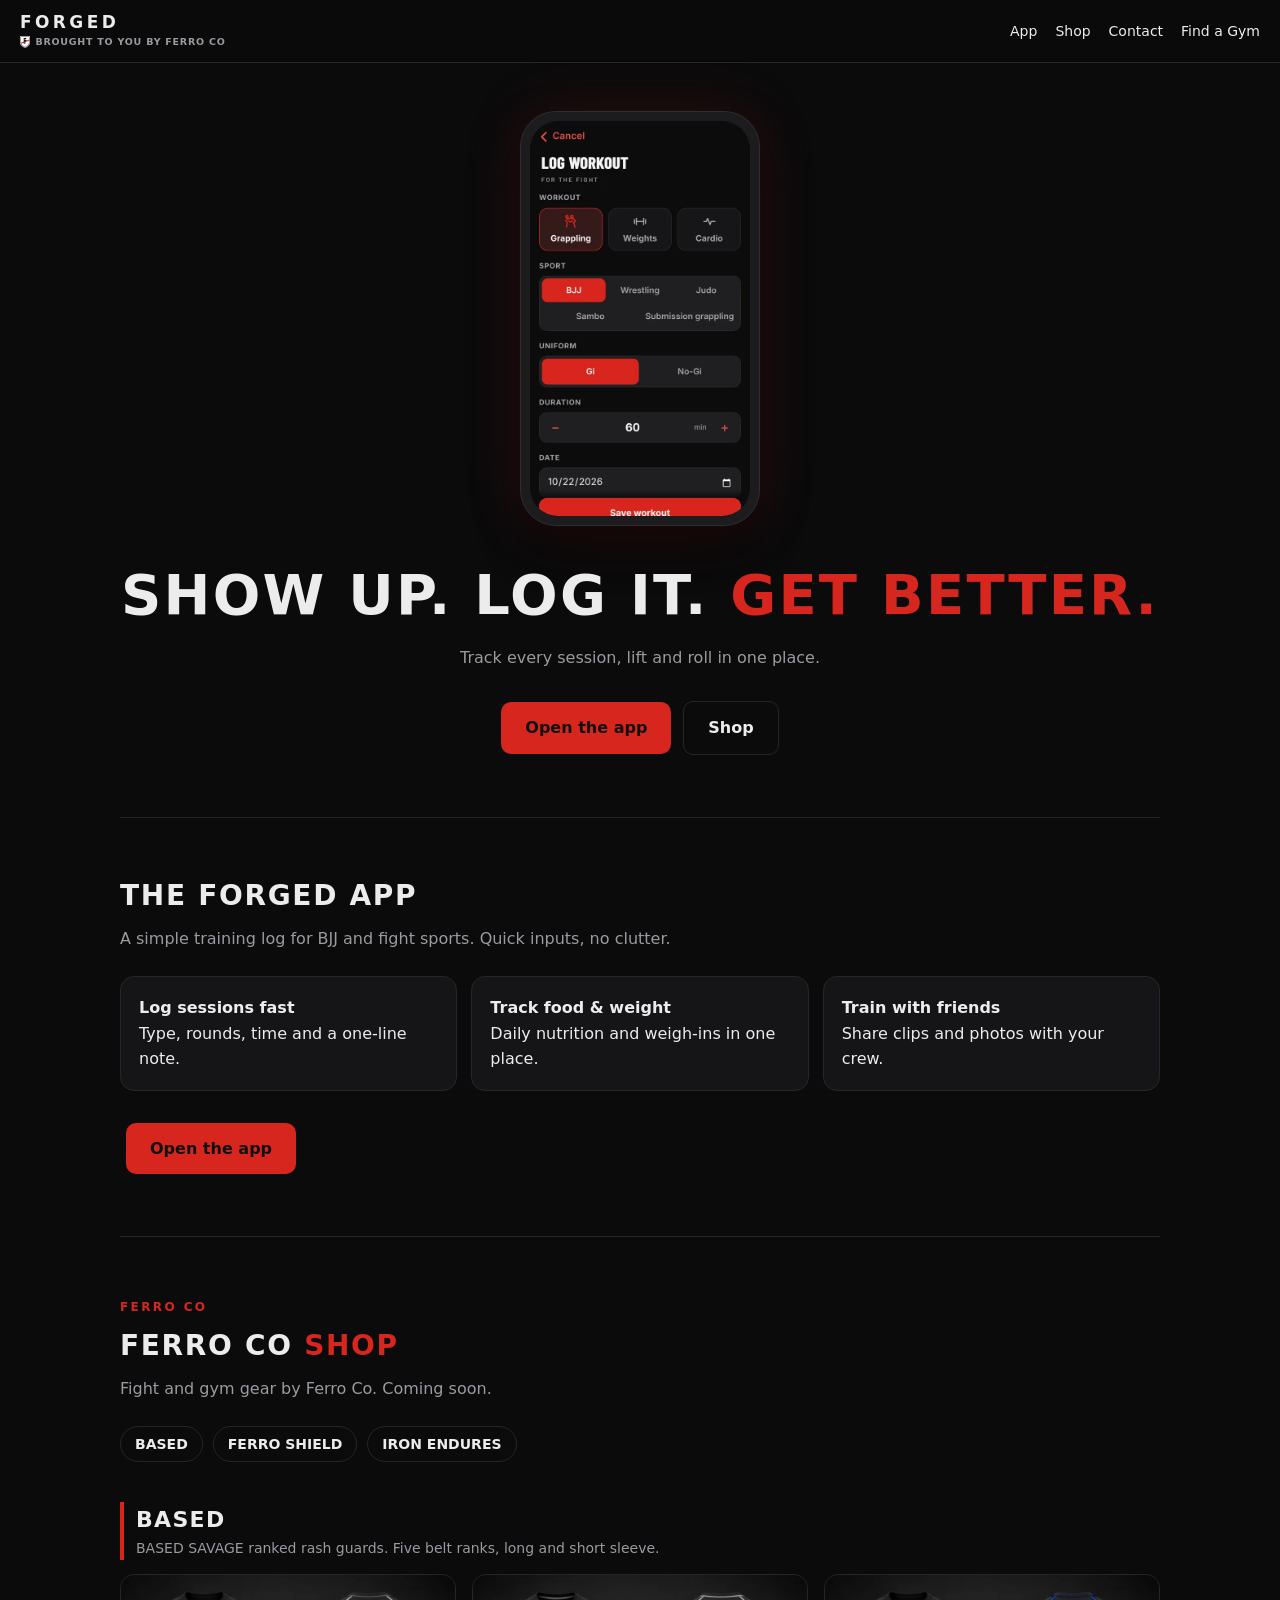
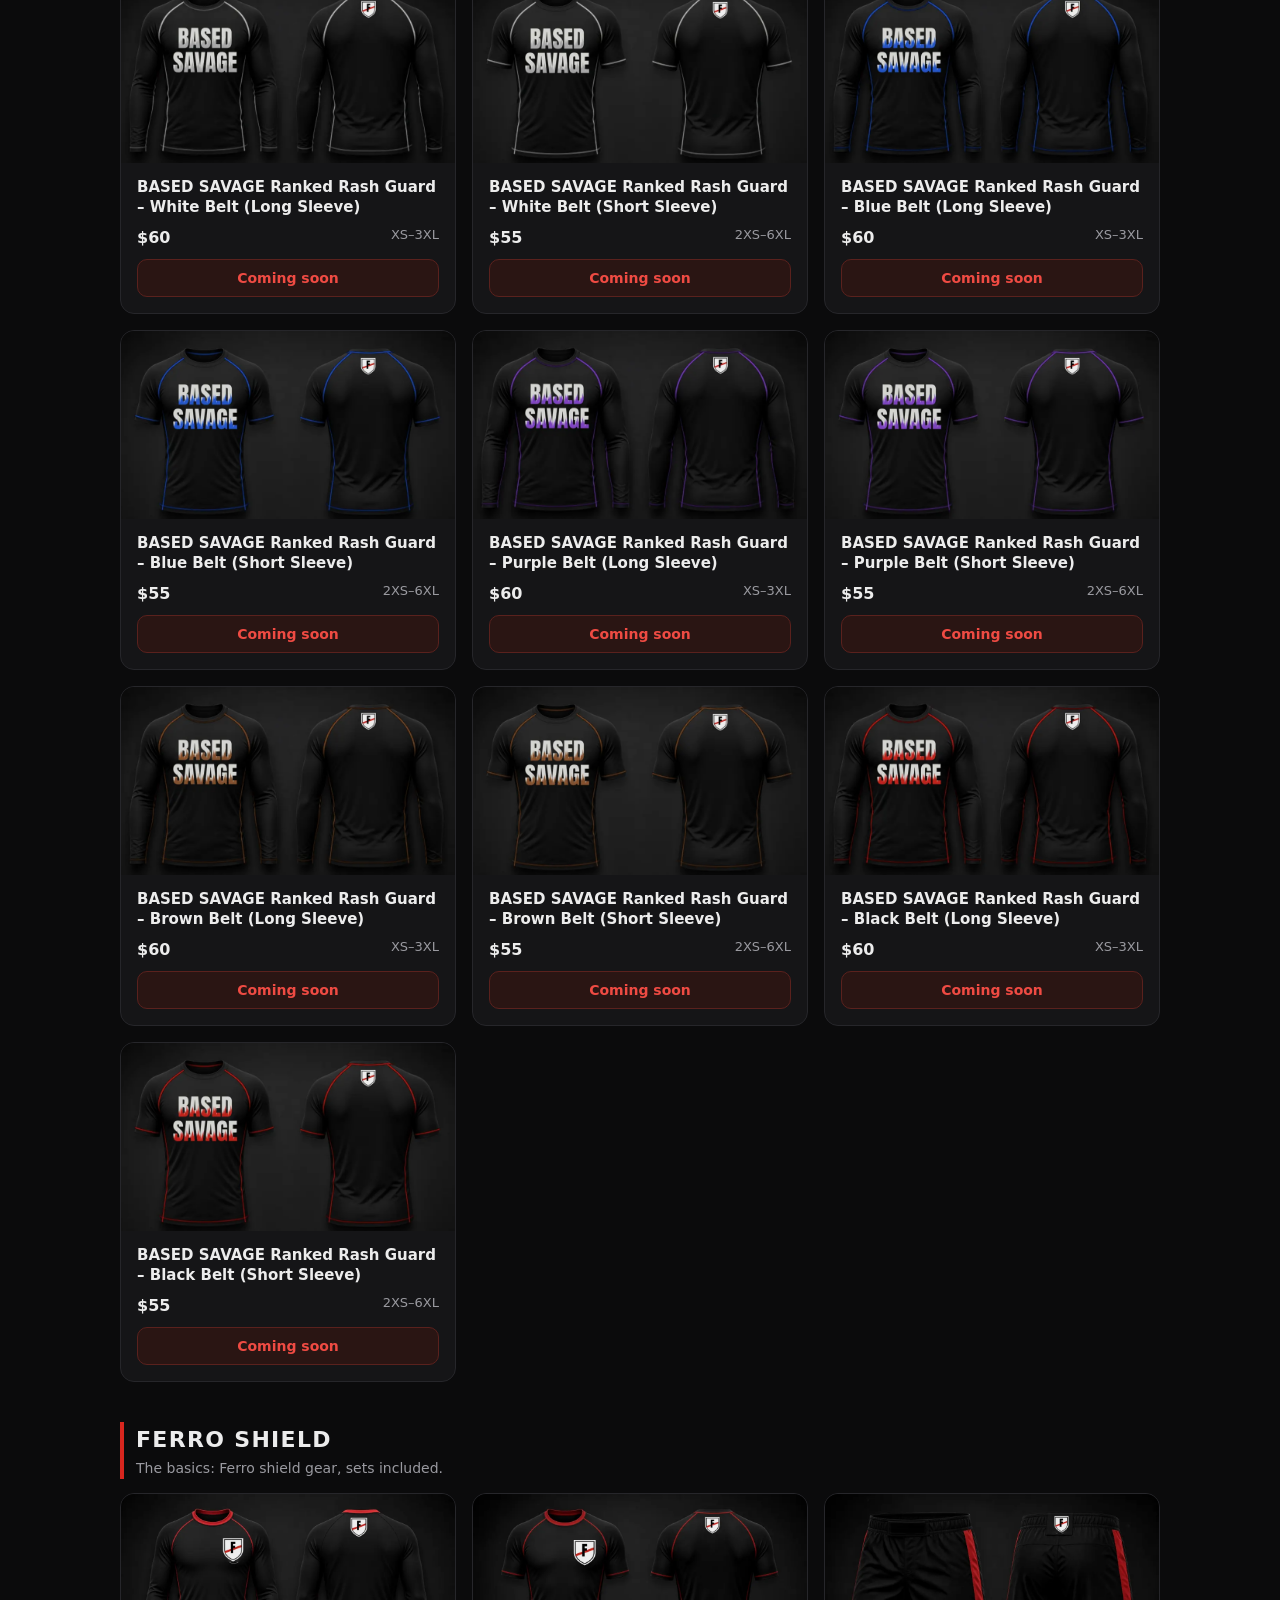
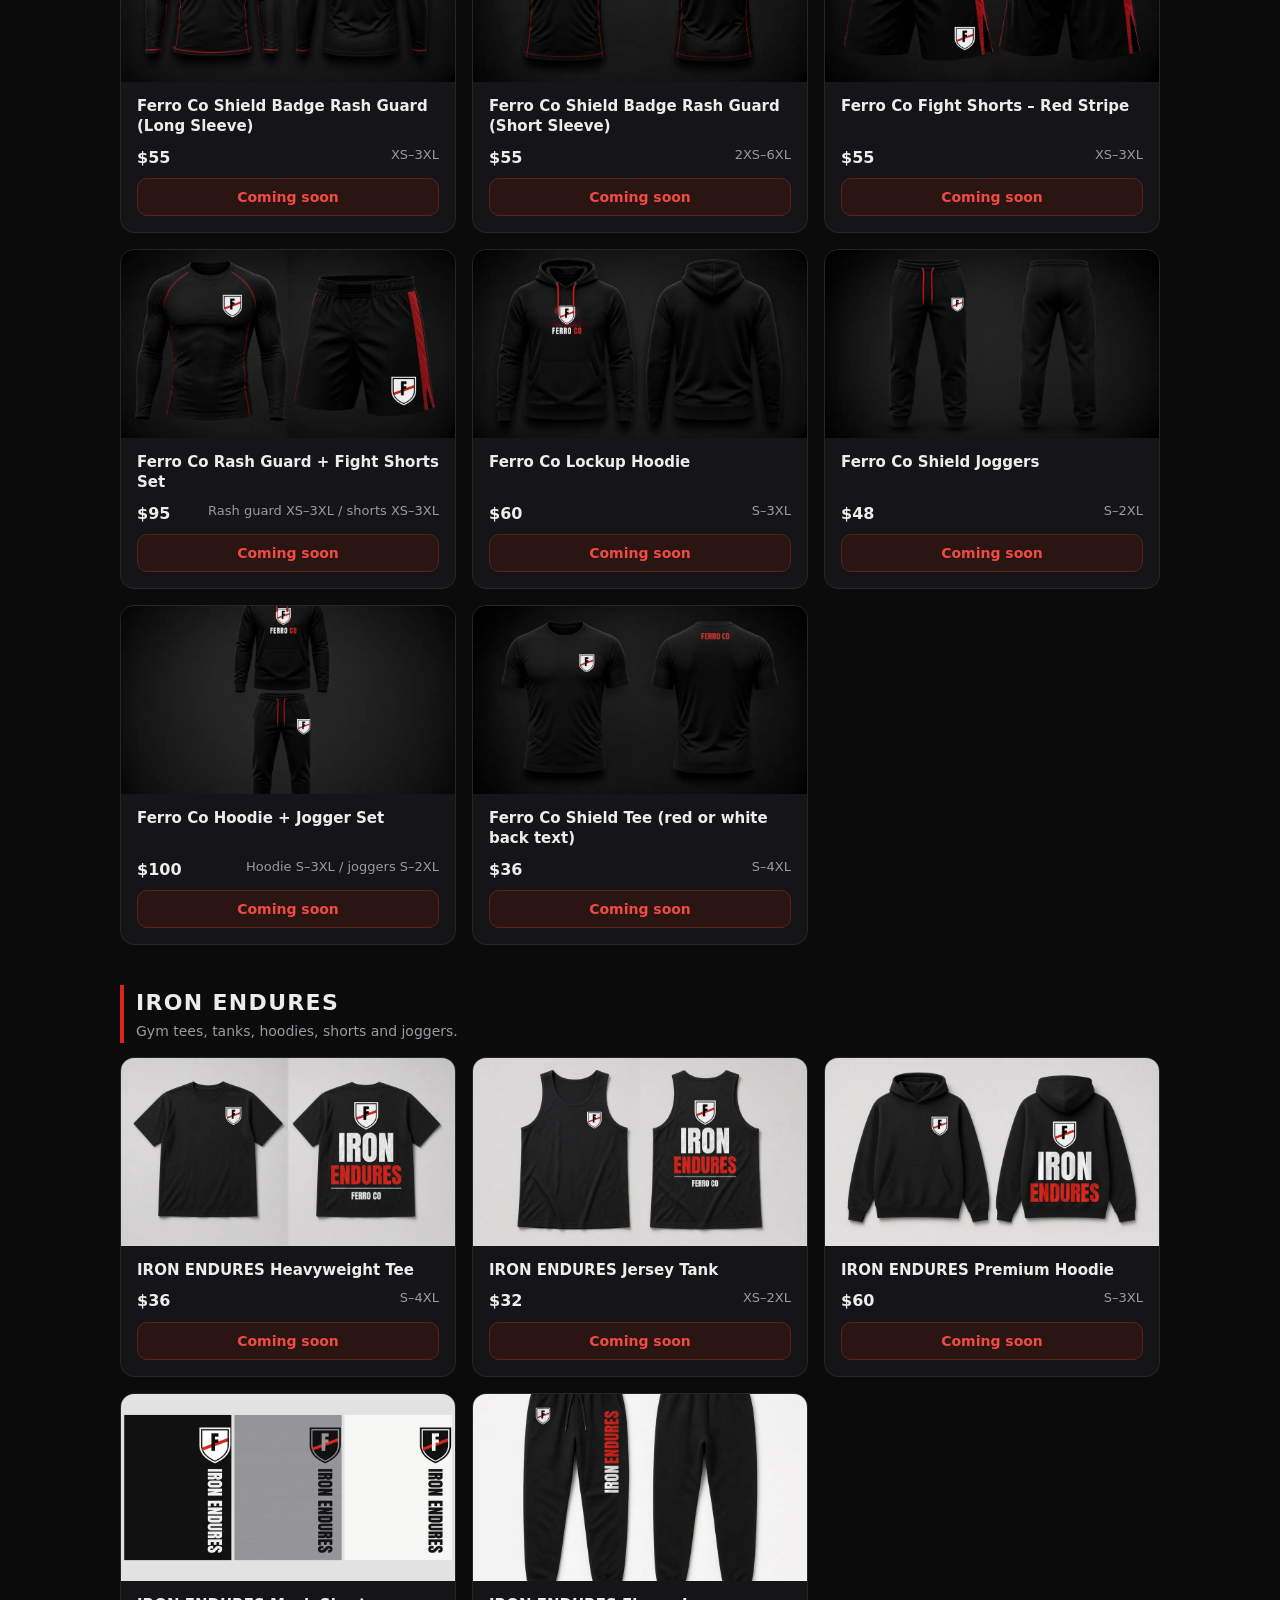
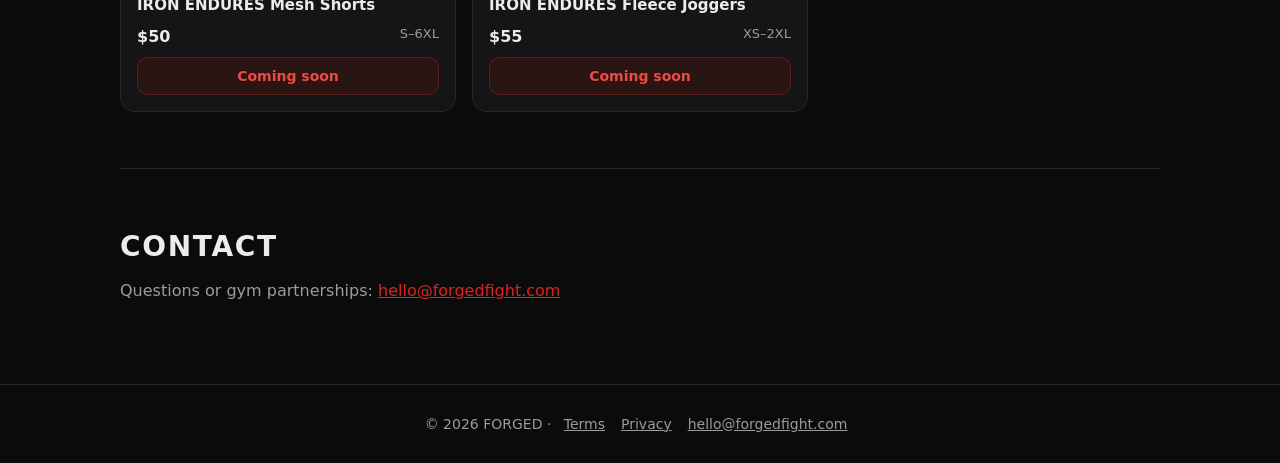
==== commit 317af8b7: "Shop: IRON ENDURES Mesh Shorts replaces Fleece Shorts" ====
--- a/shop/index.html
+++ b/shop/index.html
@@ -30,7 +30,7 @@
 <section id="app"><h2>The FORGED app</h2><p class="sub">A simple training log for BJJ and fight sports. Quick inputs, no clutter.</p>
 <div class="feat"><div><b>Log sessions fast</b><br>Type, rounds, time and a one-line note.</div><div><b>Track food &amp; weight</b><br>Daily nutrition and weigh-ins in one place.</div><div><b>Train with friends</b><br>Share clips and photos with your crew.</div></div>
 <a class="btn" href="https://forgedfightapp.github.io">Open the app</a></section>
-<section id="shop" class="fc"><div class="fc-brand"><span class="fc-k">Ferro Co</span><h2>Ferro Co <span>Shop</span></h2><p class="sub">Fight and gym gear by Ferro Co. Coming soon.</p><div class="fc-jump"><a href="#based">BASED</a><a href="#og">FERRO SHIELD</a><a href="#iron-endures">IRON ENDURES</a></div></div><div class="fc-col" id="based"><h3>BASED <small>BASED SAVAGE ranked rash guards. Five belt ranks, long and short sleeve.</small></h3><div class="fc-grid"><article class="fc-card" data-slug="based-savage-ranked-rash-guard-white-belt-long-sleeve" data-fourthwall-url=""><img src="/img/ferro/based-09.webp" alt="BASED SAVAGE Ranked Rash Guard – White Belt (Long Sleeve)" loading="lazy" width="960" height="540"><div class="fc-b"><h4>BASED SAVAGE Ranked Rash Guard – White Belt (Long Sleeve)</h4><div class="fc-m"><span class="fc-p">$60</span><span>XS–3XL</span></div><button class="fc-btn" type="button" disabled>Coming soon</button></div></article><article class="fc-card" data-slug="based-savage-ranked-rash-guard-white-belt-short-sleeve" data-fourthwall-url=""><img src="/img/ferro/based-10.webp" alt="BASED SAVAGE Ranked Rash Guard – White Belt (Short Sleeve)" loading="lazy" width="960" height="540"><div class="fc-b"><h4>BASED SAVAGE Ranked Rash Guard – White Belt (Short Sleeve)</h4><div class="fc-m"><span class="fc-p">$55</span><span>2XS–6XL</span></div><button class="fc-btn" type="button" disabled>Coming soon</button></div></article><article class="fc-card" data-slug="based-savage-ranked-rash-guard-blue-belt-long-sleeve" data-fourthwall-url=""><img src="/img/ferro/based-05.webp" alt="BASED SAVAGE Ranked Rash Guard – Blue Belt (Long Sleeve)" loading="lazy" width="960" height="540"><div class="fc-b"><h4>BASED SAVAGE Ranked Rash Guard – Blue Belt (Long Sleeve)</h4><div class="fc-m"><span class="fc-p">$60</span><span>XS–3XL</span></div><button class="fc-btn" type="button" disabled>Coming soon</button></div></article><article class="fc-card" data-slug="based-savage-ranked-rash-guard-blue-belt-short-sleeve" data-fourthwall-url=""><img src="/img/ferro/based-04.webp" alt="BASED SAVAGE Ranked Rash Guard – Blue Belt (Short Sleeve)" loading="lazy" width="960" height="540"><div class="fc-b"><h4>BASED SAVAGE Ranked Rash Guard – Blue Belt (Short Sleeve)</h4><div class="fc-m"><span class="fc-p">$55</span><span>2XS–6XL</span></div><button class="fc-btn" type="button" disabled>Coming soon</button></div></article><article class="fc-card" data-slug="based-savage-ranked-rash-guard-purple-belt-long-sleeve" data-fourthwall-url=""><img src="/img/ferro/based-08.webp" alt="BASED SAVAGE Ranked Rash Guard – Purple Belt (Long Sleeve)" loading="lazy" width="960" height="540"><div class="fc-b"><h4>BASED SAVAGE Ranked Rash Guard – Purple Belt (Long Sleeve)</h4><div class="fc-m"><span class="fc-p">$60</span><span>XS–3XL</span></div><button class="fc-btn" type="button" disabled>Coming soon</button></div></article><article class="fc-card" data-slug="based-savage-ranked-rash-guard-purple-belt-short-sleeve" data-fourthwall-url=""><img src="/img/ferro/based-07.webp" alt="BASED SAVAGE Ranked Rash Guard – Purple Belt (Short Sleeve)" loading="lazy" width="960" height="540"><div class="fc-b"><h4>BASED SAVAGE Ranked Rash Guard – Purple Belt (Short Sleeve)</h4><div class="fc-m"><span class="fc-p">$55</span><span>2XS–6XL</span></div><button class="fc-btn" type="button" disabled>Coming soon</button></div></article><article class="fc-card" data-slug="based-savage-ranked-rash-guard-brown-belt-long-sleeve" data-fourthwall-url=""><img src="/img/ferro/based-06.webp" alt="BASED SAVAGE Ranked Rash Guard – Brown Belt (Long Sleeve)" loading="lazy" width="960" height="540"><div class="fc-b"><h4>BASED SAVAGE Ranked Rash Guard – Brown Belt (Long Sleeve)</h4><div class="fc-m"><span class="fc-p">$60</span><span>XS–3XL</span></div><button class="fc-btn" type="button" disabled>Coming soon</button></div></article><article class="fc-card" data-slug="based-savage-ranked-rash-guard-brown-belt-short-sleeve" data-fourthwall-url=""><img src="/img/ferro/based-03.webp" alt="BASED SAVAGE Ranked Rash Guard – Brown Belt (Short Sleeve)" loading="lazy" width="960" height="540"><div class="fc-b"><h4>BASED SAVAGE Ranked Rash Guard – Brown Belt (Short Sleeve)</h4><div class="fc-m"><span class="fc-p">$55</span><span>2XS–6XL</span></div><button class="fc-btn" type="button" disabled>Coming soon</button></div></article><article class="fc-card" data-slug="based-savage-ranked-rash-guard-black-belt-long-sleeve" data-fourthwall-url=""><img src="/img/ferro/based-01.webp" alt="BASED SAVAGE Ranked Rash Guard – Black Belt (Long Sleeve)" loading="lazy" width="960" height="540"><div class="fc-b"><h4>BASED SAVAGE Ranked Rash Guard – Black Belt (Long Sleeve)</h4><div class="fc-m"><span class="fc-p">$60</span><span>XS–3XL</span></div><button class="fc-btn" type="button" disabled>Coming soon</button></div></article><article class="fc-card" data-slug="based-savage-ranked-rash-guard-black-belt-short-sleeve" data-fourthwall-url=""><img src="/img/ferro/based-02.webp" alt="BASED SAVAGE Ranked Rash Guard – Black Belt (Short Sleeve)" loading="lazy" width="960" height="540"><div class="fc-b"><h4>BASED SAVAGE Ranked Rash Guard – Black Belt (Short Sleeve)</h4><div class="fc-m"><span class="fc-p">$55</span><span>2XS–6XL</span></div><button class="fc-btn" type="button" disabled>Coming soon</button></div></article></div></div><div class="fc-col" id="og"><h3>FERRO SHIELD <small>The basics: Ferro shield gear, sets included.</small></h3><div class="fc-grid"><article class="fc-card" data-slug="ferro-co-shield-badge-rash-guard-long-sleeve" data-fourthwall-url=""><img src="/img/ferro/og-14.webp" alt="Ferro Co Shield Badge Rash Guard (Long Sleeve)" loading="lazy" width="960" height="540"><div class="fc-b"><h4>Ferro Co Shield Badge Rash Guard (Long Sleeve)</h4><div class="fc-m"><span class="fc-p">$55</span><span>XS–3XL</span></div><button class="fc-btn" type="button" disabled>Coming soon</button></div></article><article class="fc-card" data-slug="ferro-co-shield-badge-rash-guard-short-sleeve" data-fourthwall-url=""><img src="/img/ferro/og-16.webp" alt="Ferro Co Shield Badge Rash Guard (Short Sleeve)" loading="lazy" width="960" height="540"><div class="fc-b"><h4>Ferro Co Shield Badge Rash Guard (Short Sleeve)</h4><div class="fc-m"><span class="fc-p">$55</span><span>2XS–6XL</span></div><button class="fc-btn" type="button" disabled>Coming soon</button></div></article><article class="fc-card" data-slug="ferro-co-fight-shorts-red-stripe" data-fourthwall-url=""><img src="/img/ferro/og-11.webp" alt="Ferro Co Fight Shorts – Red Stripe" loading="lazy" width="960" height="540"><div class="fc-b"><h4>Ferro Co Fight Shorts – Red Stripe</h4><div class="fc-m"><span class="fc-p">$55</span><span>XS–3XL</span></div><button class="fc-btn" type="button" disabled>Coming soon</button></div></article><article class="fc-card" data-slug="ferro-co-rash-guard-fight-shorts-set" data-fourthwall-url=""><img src="/img/ferro/og-15.webp" alt="Ferro Co Rash Guard + Fight Shorts Set" loading="lazy" width="960" height="540"><div class="fc-b"><h4>Ferro Co Rash Guard + Fight Shorts Set</h4><div class="fc-m"><span class="fc-p">$95</span><span>Rash guard XS–3XL / shorts XS–3XL</span></div><button class="fc-btn" type="button" disabled>Coming soon</button></div></article><article class="fc-card" data-slug="ferro-co-lockup-hoodie" data-fourthwall-url=""><img src="/img/ferro/og-13.webp" alt="Ferro Co Lockup Hoodie" loading="lazy" width="960" height="540"><div class="fc-b"><h4>Ferro Co Lockup Hoodie</h4><div class="fc-m"><span class="fc-p">$60</span><span>S–3XL</span></div><button class="fc-btn" type="button" disabled>Coming soon</button></div></article><article class="fc-card" data-slug="ferro-co-shield-joggers" data-fourthwall-url=""><img src="/img/ferro/og-18.webp" alt="Ferro Co Shield Joggers" loading="lazy" width="960" height="540"><div class="fc-b"><h4>Ferro Co Shield Joggers</h4><div class="fc-m"><span class="fc-p">$48</span><span>S–2XL</span></div><button class="fc-btn" type="button" disabled>Coming soon</button></div></article><article class="fc-card" data-slug="ferro-co-hoodie-jogger-set" data-fourthwall-url=""><img src="/img/ferro/og-12.webp" alt="Ferro Co Hoodie + Jogger Set" loading="lazy" width="960" height="540"><div class="fc-b"><h4>Ferro Co Hoodie + Jogger Set</h4><div class="fc-m"><span class="fc-p">$100</span><span>Hoodie S–3XL / joggers S–2XL</span></div><button class="fc-btn" type="button" disabled>Coming soon</button></div></article><article class="fc-card" data-slug="ferro-co-shield-tee-red-or-white-back-text" data-fourthwall-url=""><img src="/img/ferro/og-17.webp" alt="Ferro Co Shield Tee (red or white back text)" loading="lazy" width="960" height="540"><div class="fc-b"><h4>Ferro Co Shield Tee (red or white back text)</h4><div class="fc-m"><span class="fc-p">$36</span><span>S–4XL</span></div><button class="fc-btn" type="button" disabled>Coming soon</button></div></article></div></div><div class="fc-col" id="iron-endures"><h3>IRON ENDURES <small>Gym tees, tanks, hoodies, shorts and joggers.</small></h3><div class="fc-grid"><article class="fc-card" data-slug="iron-endures-heavyweight-tee" data-fourthwall-url=""><img src="/img/ferro/ie-tee.webp" alt="IRON ENDURES Heavyweight Tee" loading="lazy" width="960" height="540"><div class="fc-b"><h4>IRON ENDURES Heavyweight Tee</h4><div class="fc-m"><span class="fc-p">$36</span><span>S–4XL</span></div><button class="fc-btn" type="button" disabled>Coming soon</button></div></article><article class="fc-card" data-slug="iron-endures-jersey-tank" data-fourthwall-url=""><img src="/img/ferro/ie-tank.webp" alt="IRON ENDURES Jersey Tank" loading="lazy" width="960" height="540"><div class="fc-b"><h4>IRON ENDURES Jersey Tank</h4><div class="fc-m"><span class="fc-p">$32</span><span>XS–2XL</span></div><button class="fc-btn" type="button" disabled>Coming soon</button></div></article><article class="fc-card" data-slug="iron-endures-premium-hoodie" data-fourthwall-url=""><img src="/img/ferro/ie-hoodie.webp" alt="IRON ENDURES Premium Hoodie" loading="lazy" width="960" height="540"><div class="fc-b"><h4>IRON ENDURES Premium Hoodie</h4><div class="fc-m"><span class="fc-p">$60</span><span>S–3XL</span></div><button class="fc-btn" type="button" disabled>Coming soon</button></div></article><article class="fc-card" data-slug="iron-endures-fleece-shorts" data-fourthwall-url=""><img src="/img/ferro/ie-shorts.webp" alt="IRON ENDURES Fleece Shorts" loading="lazy" width="960" height="540"><div class="fc-b"><h4>IRON ENDURES Fleece Shorts</h4><div class="fc-m"><span class="fc-p">$50</span><span>S–2XL</span></div><button class="fc-btn" type="button" disabled>Coming soon</button></div></article><article class="fc-card" data-slug="iron-endures-fleece-joggers" data-fourthwall-url=""><img src="/img/ferro/ie-joggers.webp" alt="IRON ENDURES Fleece Joggers" loading="lazy" width="960" height="540"><div class="fc-b"><h4>IRON ENDURES Fleece Joggers</h4><div class="fc-m"><span class="fc-p">$55</span><span>XS–2XL</span></div><button class="fc-btn" type="button" disabled>Coming soon</button></div></article></div></div></section>
+<section id="shop" class="fc"><div class="fc-brand"><span class="fc-k">Ferro Co</span><h2>Ferro Co <span>Shop</span></h2><p class="sub">Fight and gym gear by Ferro Co. Coming soon.</p><div class="fc-jump"><a href="#based">BASED</a><a href="#og">FERRO SHIELD</a><a href="#iron-endures">IRON ENDURES</a></div></div><div class="fc-col" id="based"><h3>BASED <small>BASED SAVAGE ranked rash guards. Five belt ranks, long and short sleeve.</small></h3><div class="fc-grid"><article class="fc-card" data-slug="based-savage-ranked-rash-guard-white-belt-long-sleeve" data-fourthwall-url=""><img src="/img/ferro/based-09.webp" alt="BASED SAVAGE Ranked Rash Guard – White Belt (Long Sleeve)" loading="lazy" width="960" height="540"><div class="fc-b"><h4>BASED SAVAGE Ranked Rash Guard – White Belt (Long Sleeve)</h4><div class="fc-m"><span class="fc-p">$60</span><span>XS–3XL</span></div><button class="fc-btn" type="button" disabled>Coming soon</button></div></article><article class="fc-card" data-slug="based-savage-ranked-rash-guard-white-belt-short-sleeve" data-fourthwall-url=""><img src="/img/ferro/based-10.webp" alt="BASED SAVAGE Ranked Rash Guard – White Belt (Short Sleeve)" loading="lazy" width="960" height="540"><div class="fc-b"><h4>BASED SAVAGE Ranked Rash Guard – White Belt (Short Sleeve)</h4><div class="fc-m"><span class="fc-p">$55</span><span>2XS–6XL</span></div><button class="fc-btn" type="button" disabled>Coming soon</button></div></article><article class="fc-card" data-slug="based-savage-ranked-rash-guard-blue-belt-long-sleeve" data-fourthwall-url=""><img src="/img/ferro/based-05.webp" alt="BASED SAVAGE Ranked Rash Guard – Blue Belt (Long Sleeve)" loading="lazy" width="960" height="540"><div class="fc-b"><h4>BASED SAVAGE Ranked Rash Guard – Blue Belt (Long Sleeve)</h4><div class="fc-m"><span class="fc-p">$60</span><span>XS–3XL</span></div><button class="fc-btn" type="button" disabled>Coming soon</button></div></article><article class="fc-card" data-slug="based-savage-ranked-rash-guard-blue-belt-short-sleeve" data-fourthwall-url=""><img src="/img/ferro/based-04.webp" alt="BASED SAVAGE Ranked Rash Guard – Blue Belt (Short Sleeve)" loading="lazy" width="960" height="540"><div class="fc-b"><h4>BASED SAVAGE Ranked Rash Guard – Blue Belt (Short Sleeve)</h4><div class="fc-m"><span class="fc-p">$55</span><span>2XS–6XL</span></div><button class="fc-btn" type="button" disabled>Coming soon</button></div></article><article class="fc-card" data-slug="based-savage-ranked-rash-guard-purple-belt-long-sleeve" data-fourthwall-url=""><img src="/img/ferro/based-08.webp" alt="BASED SAVAGE Ranked Rash Guard – Purple Belt (Long Sleeve)" loading="lazy" width="960" height="540"><div class="fc-b"><h4>BASED SAVAGE Ranked Rash Guard – Purple Belt (Long Sleeve)</h4><div class="fc-m"><span class="fc-p">$60</span><span>XS–3XL</span></div><button class="fc-btn" type="button" disabled>Coming soon</button></div></article><article class="fc-card" data-slug="based-savage-ranked-rash-guard-purple-belt-short-sleeve" data-fourthwall-url=""><img src="/img/ferro/based-07.webp" alt="BASED SAVAGE Ranked Rash Guard – Purple Belt (Short Sleeve)" loading="lazy" width="960" height="540"><div class="fc-b"><h4>BASED SAVAGE Ranked Rash Guard – Purple Belt (Short Sleeve)</h4><div class="fc-m"><span class="fc-p">$55</span><span>2XS–6XL</span></div><button class="fc-btn" type="button" disabled>Coming soon</button></div></article><article class="fc-card" data-slug="based-savage-ranked-rash-guard-brown-belt-long-sleeve" data-fourthwall-url=""><img src="/img/ferro/based-06.webp" alt="BASED SAVAGE Ranked Rash Guard – Brown Belt (Long Sleeve)" loading="lazy" width="960" height="540"><div class="fc-b"><h4>BASED SAVAGE Ranked Rash Guard – Brown Belt (Long Sleeve)</h4><div class="fc-m"><span class="fc-p">$60</span><span>XS–3XL</span></div><button class="fc-btn" type="button" disabled>Coming soon</button></div></article><article class="fc-card" data-slug="based-savage-ranked-rash-guard-brown-belt-short-sleeve" data-fourthwall-url=""><img src="/img/ferro/based-03.webp" alt="BASED SAVAGE Ranked Rash Guard – Brown Belt (Short Sleeve)" loading="lazy" width="960" height="540"><div class="fc-b"><h4>BASED SAVAGE Ranked Rash Guard – Brown Belt (Short Sleeve)</h4><div class="fc-m"><span class="fc-p">$55</span><span>2XS–6XL</span></div><button class="fc-btn" type="button" disabled>Coming soon</button></div></article><article class="fc-card" data-slug="based-savage-ranked-rash-guard-black-belt-long-sleeve" data-fourthwall-url=""><img src="/img/ferro/based-01.webp" alt="BASED SAVAGE Ranked Rash Guard – Black Belt (Long Sleeve)" loading="lazy" width="960" height="540"><div class="fc-b"><h4>BASED SAVAGE Ranked Rash Guard – Black Belt (Long Sleeve)</h4><div class="fc-m"><span class="fc-p">$60</span><span>XS–3XL</span></div><button class="fc-btn" type="button" disabled>Coming soon</button></div></article><article class="fc-card" data-slug="based-savage-ranked-rash-guard-black-belt-short-sleeve" data-fourthwall-url=""><img src="/img/ferro/based-02.webp" alt="BASED SAVAGE Ranked Rash Guard – Black Belt (Short Sleeve)" loading="lazy" width="960" height="540"><div class="fc-b"><h4>BASED SAVAGE Ranked Rash Guard – Black Belt (Short Sleeve)</h4><div class="fc-m"><span class="fc-p">$55</span><span>2XS–6XL</span></div><button class="fc-btn" type="button" disabled>Coming soon</button></div></article></div></div><div class="fc-col" id="og"><h3>FERRO SHIELD <small>The basics: Ferro shield gear, sets included.</small></h3><div class="fc-grid"><article class="fc-card" data-slug="ferro-co-shield-badge-rash-guard-long-sleeve" data-fourthwall-url=""><img src="/img/ferro/og-14.webp" alt="Ferro Co Shield Badge Rash Guard (Long Sleeve)" loading="lazy" width="960" height="540"><div class="fc-b"><h4>Ferro Co Shield Badge Rash Guard (Long Sleeve)</h4><div class="fc-m"><span class="fc-p">$55</span><span>XS–3XL</span></div><button class="fc-btn" type="button" disabled>Coming soon</button></div></article><article class="fc-card" data-slug="ferro-co-shield-badge-rash-guard-short-sleeve" data-fourthwall-url=""><img src="/img/ferro/og-16.webp" alt="Ferro Co Shield Badge Rash Guard (Short Sleeve)" loading="lazy" width="960" height="540"><div class="fc-b"><h4>Ferro Co Shield Badge Rash Guard (Short Sleeve)</h4><div class="fc-m"><span class="fc-p">$55</span><span>2XS–6XL</span></div><button class="fc-btn" type="button" disabled>Coming soon</button></div></article><article class="fc-card" data-slug="ferro-co-fight-shorts-red-stripe" data-fourthwall-url=""><img src="/img/ferro/og-11.webp" alt="Ferro Co Fight Shorts – Red Stripe" loading="lazy" width="960" height="540"><div class="fc-b"><h4>Ferro Co Fight Shorts – Red Stripe</h4><div class="fc-m"><span class="fc-p">$55</span><span>XS–3XL</span></div><button class="fc-btn" type="button" disabled>Coming soon</button></div></article><article class="fc-card" data-slug="ferro-co-rash-guard-fight-shorts-set" data-fourthwall-url=""><img src="/img/ferro/og-15.webp" alt="Ferro Co Rash Guard + Fight Shorts Set" loading="lazy" width="960" height="540"><div class="fc-b"><h4>Ferro Co Rash Guard + Fight Shorts Set</h4><div class="fc-m"><span class="fc-p">$95</span><span>Rash guard XS–3XL / shorts XS–3XL</span></div><button class="fc-btn" type="button" disabled>Coming soon</button></div></article><article class="fc-card" data-slug="ferro-co-lockup-hoodie" data-fourthwall-url=""><img src="/img/ferro/og-13.webp" alt="Ferro Co Lockup Hoodie" loading="lazy" width="960" height="540"><div class="fc-b"><h4>Ferro Co Lockup Hoodie</h4><div class="fc-m"><span class="fc-p">$60</span><span>S–3XL</span></div><button class="fc-btn" type="button" disabled>Coming soon</button></div></article><article class="fc-card" data-slug="ferro-co-shield-joggers" data-fourthwall-url=""><img src="/img/ferro/og-18.webp" alt="Ferro Co Shield Joggers" loading="lazy" width="960" height="540"><div class="fc-b"><h4>Ferro Co Shield Joggers</h4><div class="fc-m"><span class="fc-p">$48</span><span>S–2XL</span></div><button class="fc-btn" type="button" disabled>Coming soon</button></div></article><article class="fc-card" data-slug="ferro-co-hoodie-jogger-set" data-fourthwall-url=""><img src="/img/ferro/og-12.webp" alt="Ferro Co Hoodie + Jogger Set" loading="lazy" width="960" height="540"><div class="fc-b"><h4>Ferro Co Hoodie + Jogger Set</h4><div class="fc-m"><span class="fc-p">$100</span><span>Hoodie S–3XL / joggers S–2XL</span></div><button class="fc-btn" type="button" disabled>Coming soon</button></div></article><article class="fc-card" data-slug="ferro-co-shield-tee-red-or-white-back-text" data-fourthwall-url=""><img src="/img/ferro/og-17.webp" alt="Ferro Co Shield Tee (red or white back text)" loading="lazy" width="960" height="540"><div class="fc-b"><h4>Ferro Co Shield Tee (red or white back text)</h4><div class="fc-m"><span class="fc-p">$36</span><span>S–4XL</span></div><button class="fc-btn" type="button" disabled>Coming soon</button></div></article></div></div><div class="fc-col" id="iron-endures"><h3>IRON ENDURES <small>Gym tees, tanks, hoodies, shorts and joggers.</small></h3><div class="fc-grid"><article class="fc-card" data-slug="iron-endures-heavyweight-tee" data-fourthwall-url=""><img src="/img/ferro/ie-tee.webp" alt="IRON ENDURES Heavyweight Tee" loading="lazy" width="960" height="540"><div class="fc-b"><h4>IRON ENDURES Heavyweight Tee</h4><div class="fc-m"><span class="fc-p">$36</span><span>S–4XL</span></div><button class="fc-btn" type="button" disabled>Coming soon</button></div></article><article class="fc-card" data-slug="iron-endures-jersey-tank" data-fourthwall-url=""><img src="/img/ferro/ie-tank.webp" alt="IRON ENDURES Jersey Tank" loading="lazy" width="960" height="540"><div class="fc-b"><h4>IRON ENDURES Jersey Tank</h4><div class="fc-m"><span class="fc-p">$32</span><span>XS–2XL</span></div><button class="fc-btn" type="button" disabled>Coming soon</button></div></article><article class="fc-card" data-slug="iron-endures-premium-hoodie" data-fourthwall-url=""><img src="/img/ferro/ie-hoodie.webp" alt="IRON ENDURES Premium Hoodie" loading="lazy" width="960" height="540"><div class="fc-b"><h4>IRON ENDURES Premium Hoodie</h4><div class="fc-m"><span class="fc-p">$60</span><span>S–3XL</span></div><button class="fc-btn" type="button" disabled>Coming soon</button></div></article><article class="fc-card" data-slug="iron-endures-mesh-shorts" data-fourthwall-url=""><img src="/img/ferro/ie-mesh-shorts.webp" alt="IRON ENDURES Mesh Shorts" loading="lazy" width="960" height="540"><div class="fc-b"><h4>IRON ENDURES Mesh Shorts</h4><div class="fc-m"><span class="fc-p">$50</span><span>S–6XL</span></div><button class="fc-btn" type="button" disabled>Coming soon</button></div></article><article class="fc-card" data-slug="iron-endures-fleece-joggers" data-fourthwall-url=""><img src="/img/ferro/ie-joggers.webp" alt="IRON ENDURES Fleece Joggers" loading="lazy" width="960" height="540"><div class="fc-b"><h4>IRON ENDURES Fleece Joggers</h4><div class="fc-m"><span class="fc-p">$55</span><span>XS–2XL</span></div><button class="fc-btn" type="button" disabled>Coming soon</button></div></article></div></div></section>
 <section id="contact"><h2>Contact</h2><p class="sub">Questions or gym partnerships: <a href="mailto:hello@forgedfight.com">hello@forgedfight.com</a></p></section>
 </main>
 <footer>© 2026 FORGED · <a href="https://forgedfightapp.github.io/terms.html">Terms</a><a href="https://forgedfightapp.github.io/privacy.html">Privacy</a><a href="mailto:hello@forgedfight.com">hello@forgedfight.com</a></footer>
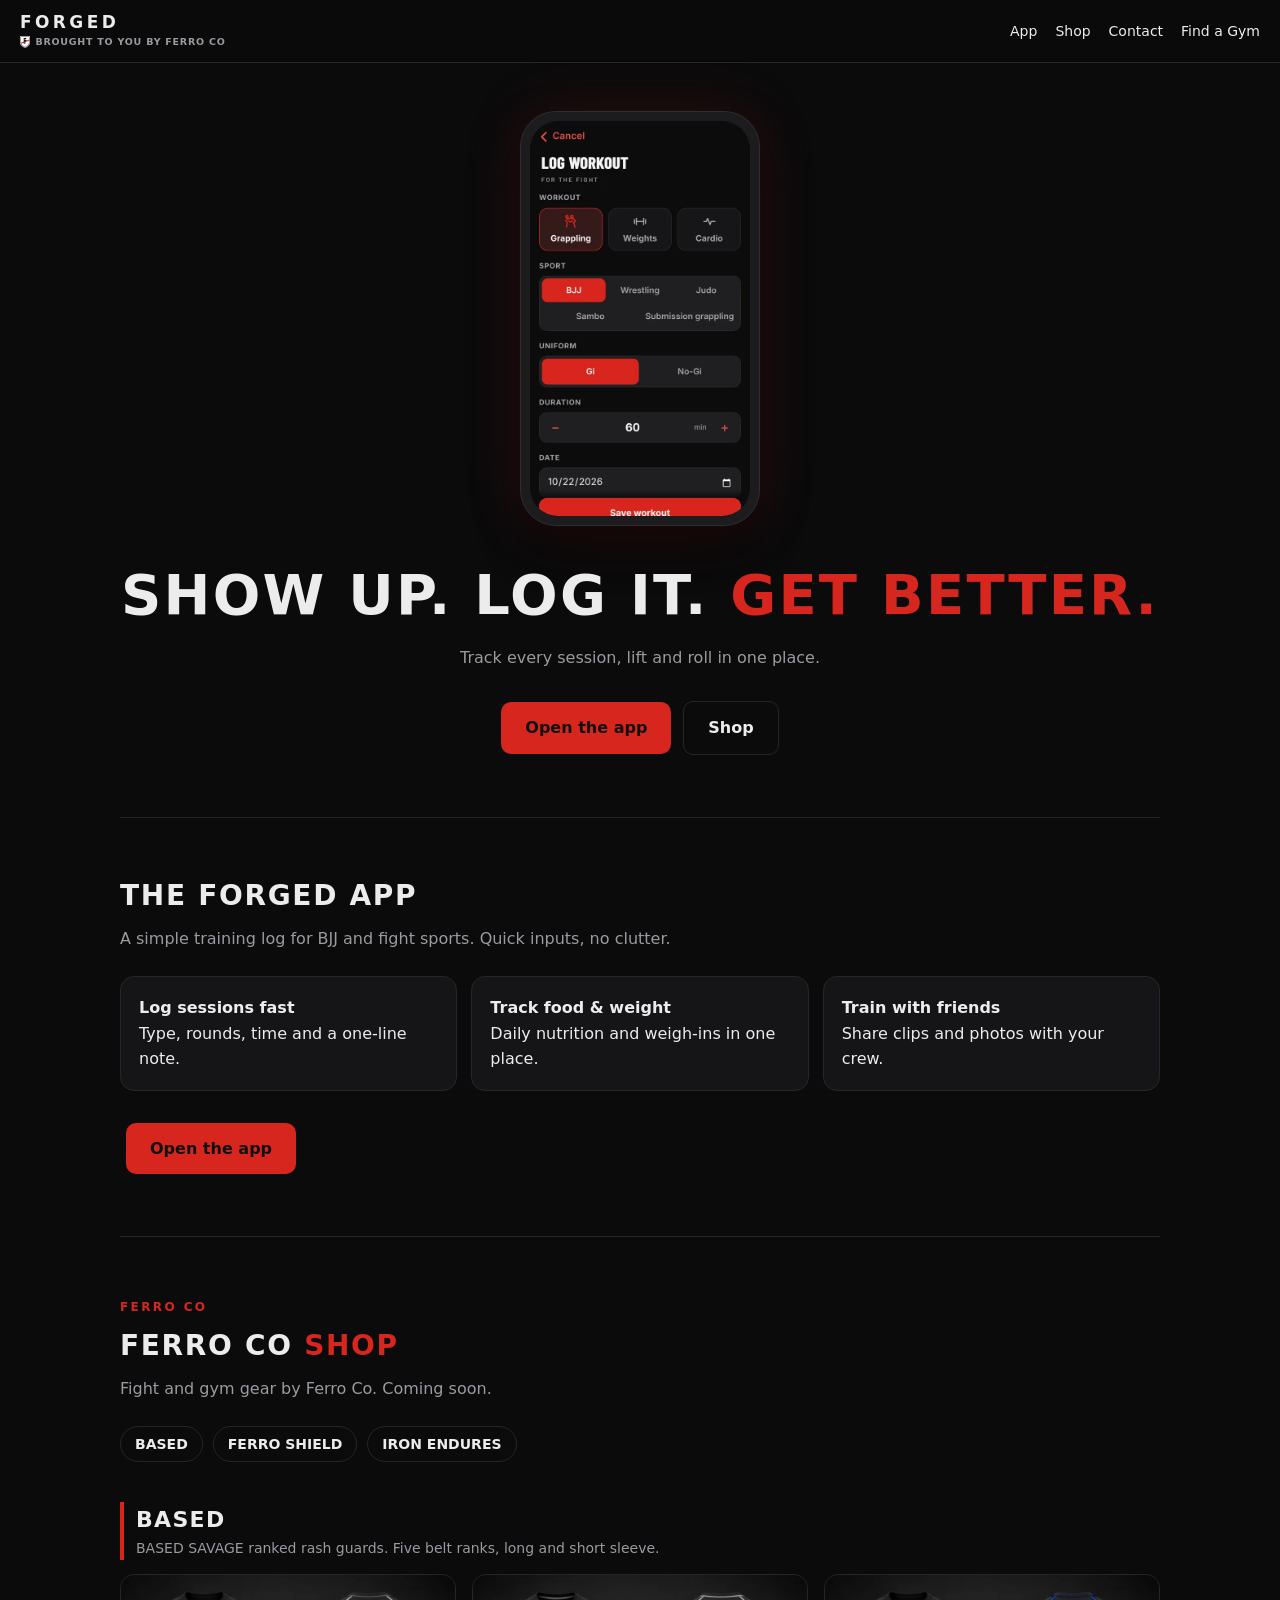
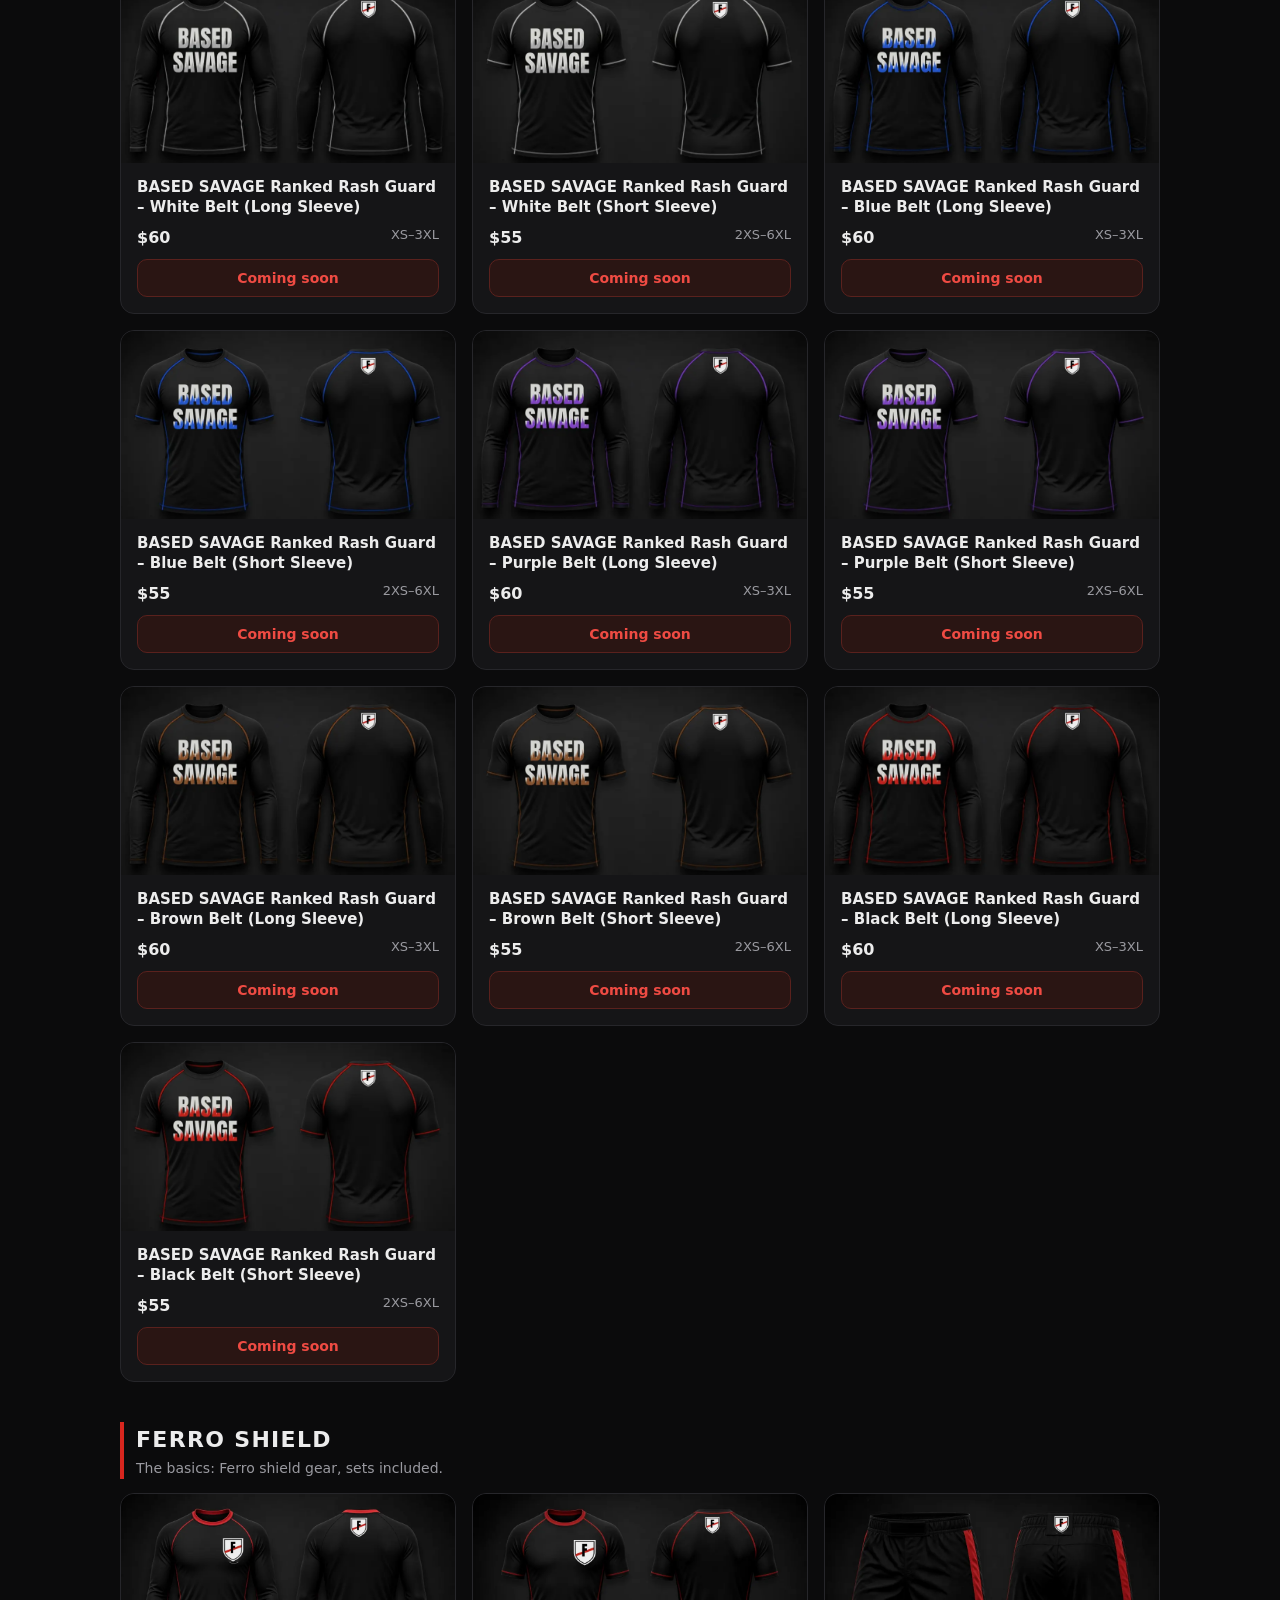
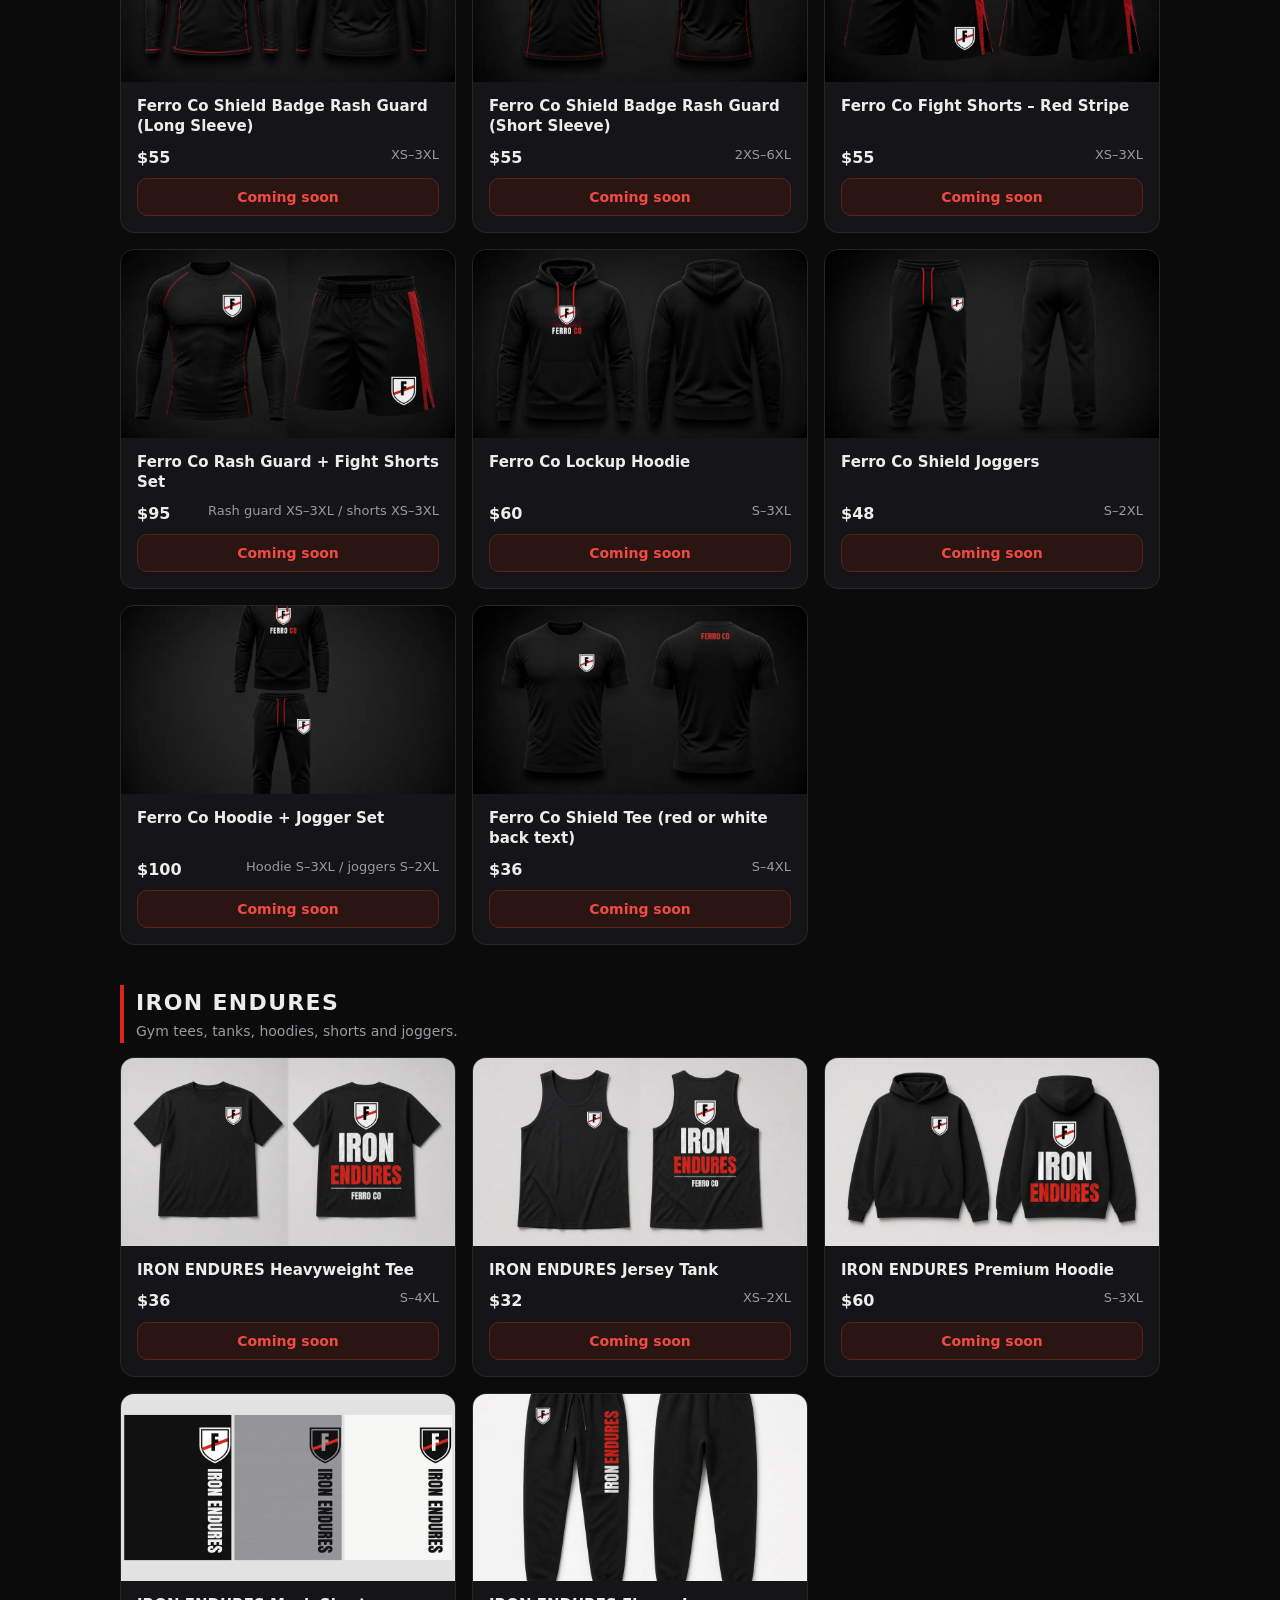
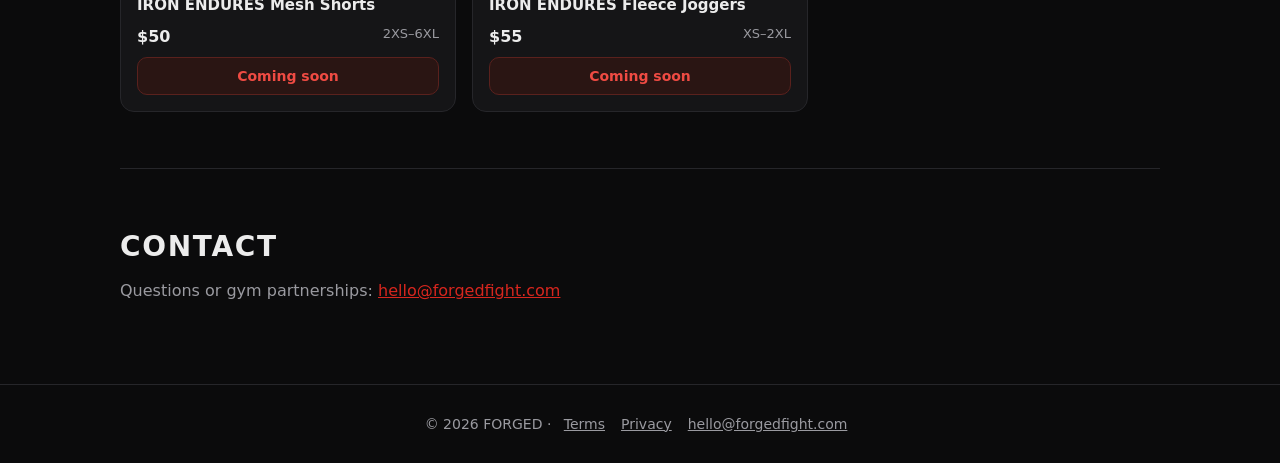
==== commit f708ab1e: "Shop: mesh shorts sizes 2XS–6XL" ====
--- a/shop/index.html
+++ b/shop/index.html
@@ -30,7 +30,7 @@
 <section id="app"><h2>The FORGED app</h2><p class="sub">A simple training log for BJJ and fight sports. Quick inputs, no clutter.</p>
 <div class="feat"><div><b>Log sessions fast</b><br>Type, rounds, time and a one-line note.</div><div><b>Track food &amp; weight</b><br>Daily nutrition and weigh-ins in one place.</div><div><b>Train with friends</b><br>Share clips and photos with your crew.</div></div>
 <a class="btn" href="https://forgedfightapp.github.io">Open the app</a></section>
-<section id="shop" class="fc"><div class="fc-brand"><span class="fc-k">Ferro Co</span><h2>Ferro Co <span>Shop</span></h2><p class="sub">Fight and gym gear by Ferro Co. Coming soon.</p><div class="fc-jump"><a href="#based">BASED</a><a href="#og">FERRO SHIELD</a><a href="#iron-endures">IRON ENDURES</a></div></div><div class="fc-col" id="based"><h3>BASED <small>BASED SAVAGE ranked rash guards. Five belt ranks, long and short sleeve.</small></h3><div class="fc-grid"><article class="fc-card" data-slug="based-savage-ranked-rash-guard-white-belt-long-sleeve" data-fourthwall-url=""><img src="/img/ferro/based-09.webp" alt="BASED SAVAGE Ranked Rash Guard – White Belt (Long Sleeve)" loading="lazy" width="960" height="540"><div class="fc-b"><h4>BASED SAVAGE Ranked Rash Guard – White Belt (Long Sleeve)</h4><div class="fc-m"><span class="fc-p">$60</span><span>XS–3XL</span></div><button class="fc-btn" type="button" disabled>Coming soon</button></div></article><article class="fc-card" data-slug="based-savage-ranked-rash-guard-white-belt-short-sleeve" data-fourthwall-url=""><img src="/img/ferro/based-10.webp" alt="BASED SAVAGE Ranked Rash Guard – White Belt (Short Sleeve)" loading="lazy" width="960" height="540"><div class="fc-b"><h4>BASED SAVAGE Ranked Rash Guard – White Belt (Short Sleeve)</h4><div class="fc-m"><span class="fc-p">$55</span><span>2XS–6XL</span></div><button class="fc-btn" type="button" disabled>Coming soon</button></div></article><article class="fc-card" data-slug="based-savage-ranked-rash-guard-blue-belt-long-sleeve" data-fourthwall-url=""><img src="/img/ferro/based-05.webp" alt="BASED SAVAGE Ranked Rash Guard – Blue Belt (Long Sleeve)" loading="lazy" width="960" height="540"><div class="fc-b"><h4>BASED SAVAGE Ranked Rash Guard – Blue Belt (Long Sleeve)</h4><div class="fc-m"><span class="fc-p">$60</span><span>XS–3XL</span></div><button class="fc-btn" type="button" disabled>Coming soon</button></div></article><article class="fc-card" data-slug="based-savage-ranked-rash-guard-blue-belt-short-sleeve" data-fourthwall-url=""><img src="/img/ferro/based-04.webp" alt="BASED SAVAGE Ranked Rash Guard – Blue Belt (Short Sleeve)" loading="lazy" width="960" height="540"><div class="fc-b"><h4>BASED SAVAGE Ranked Rash Guard – Blue Belt (Short Sleeve)</h4><div class="fc-m"><span class="fc-p">$55</span><span>2XS–6XL</span></div><button class="fc-btn" type="button" disabled>Coming soon</button></div></article><article class="fc-card" data-slug="based-savage-ranked-rash-guard-purple-belt-long-sleeve" data-fourthwall-url=""><img src="/img/ferro/based-08.webp" alt="BASED SAVAGE Ranked Rash Guard – Purple Belt (Long Sleeve)" loading="lazy" width="960" height="540"><div class="fc-b"><h4>BASED SAVAGE Ranked Rash Guard – Purple Belt (Long Sleeve)</h4><div class="fc-m"><span class="fc-p">$60</span><span>XS–3XL</span></div><button class="fc-btn" type="button" disabled>Coming soon</button></div></article><article class="fc-card" data-slug="based-savage-ranked-rash-guard-purple-belt-short-sleeve" data-fourthwall-url=""><img src="/img/ferro/based-07.webp" alt="BASED SAVAGE Ranked Rash Guard – Purple Belt (Short Sleeve)" loading="lazy" width="960" height="540"><div class="fc-b"><h4>BASED SAVAGE Ranked Rash Guard – Purple Belt (Short Sleeve)</h4><div class="fc-m"><span class="fc-p">$55</span><span>2XS–6XL</span></div><button class="fc-btn" type="button" disabled>Coming soon</button></div></article><article class="fc-card" data-slug="based-savage-ranked-rash-guard-brown-belt-long-sleeve" data-fourthwall-url=""><img src="/img/ferro/based-06.webp" alt="BASED SAVAGE Ranked Rash Guard – Brown Belt (Long Sleeve)" loading="lazy" width="960" height="540"><div class="fc-b"><h4>BASED SAVAGE Ranked Rash Guard – Brown Belt (Long Sleeve)</h4><div class="fc-m"><span class="fc-p">$60</span><span>XS–3XL</span></div><button class="fc-btn" type="button" disabled>Coming soon</button></div></article><article class="fc-card" data-slug="based-savage-ranked-rash-guard-brown-belt-short-sleeve" data-fourthwall-url=""><img src="/img/ferro/based-03.webp" alt="BASED SAVAGE Ranked Rash Guard – Brown Belt (Short Sleeve)" loading="lazy" width="960" height="540"><div class="fc-b"><h4>BASED SAVAGE Ranked Rash Guard – Brown Belt (Short Sleeve)</h4><div class="fc-m"><span class="fc-p">$55</span><span>2XS–6XL</span></div><button class="fc-btn" type="button" disabled>Coming soon</button></div></article><article class="fc-card" data-slug="based-savage-ranked-rash-guard-black-belt-long-sleeve" data-fourthwall-url=""><img src="/img/ferro/based-01.webp" alt="BASED SAVAGE Ranked Rash Guard – Black Belt (Long Sleeve)" loading="lazy" width="960" height="540"><div class="fc-b"><h4>BASED SAVAGE Ranked Rash Guard – Black Belt (Long Sleeve)</h4><div class="fc-m"><span class="fc-p">$60</span><span>XS–3XL</span></div><button class="fc-btn" type="button" disabled>Coming soon</button></div></article><article class="fc-card" data-slug="based-savage-ranked-rash-guard-black-belt-short-sleeve" data-fourthwall-url=""><img src="/img/ferro/based-02.webp" alt="BASED SAVAGE Ranked Rash Guard – Black Belt (Short Sleeve)" loading="lazy" width="960" height="540"><div class="fc-b"><h4>BASED SAVAGE Ranked Rash Guard – Black Belt (Short Sleeve)</h4><div class="fc-m"><span class="fc-p">$55</span><span>2XS–6XL</span></div><button class="fc-btn" type="button" disabled>Coming soon</button></div></article></div></div><div class="fc-col" id="og"><h3>FERRO SHIELD <small>The basics: Ferro shield gear, sets included.</small></h3><div class="fc-grid"><article class="fc-card" data-slug="ferro-co-shield-badge-rash-guard-long-sleeve" data-fourthwall-url=""><img src="/img/ferro/og-14.webp" alt="Ferro Co Shield Badge Rash Guard (Long Sleeve)" loading="lazy" width="960" height="540"><div class="fc-b"><h4>Ferro Co Shield Badge Rash Guard (Long Sleeve)</h4><div class="fc-m"><span class="fc-p">$55</span><span>XS–3XL</span></div><button class="fc-btn" type="button" disabled>Coming soon</button></div></article><article class="fc-card" data-slug="ferro-co-shield-badge-rash-guard-short-sleeve" data-fourthwall-url=""><img src="/img/ferro/og-16.webp" alt="Ferro Co Shield Badge Rash Guard (Short Sleeve)" loading="lazy" width="960" height="540"><div class="fc-b"><h4>Ferro Co Shield Badge Rash Guard (Short Sleeve)</h4><div class="fc-m"><span class="fc-p">$55</span><span>2XS–6XL</span></div><button class="fc-btn" type="button" disabled>Coming soon</button></div></article><article class="fc-card" data-slug="ferro-co-fight-shorts-red-stripe" data-fourthwall-url=""><img src="/img/ferro/og-11.webp" alt="Ferro Co Fight Shorts – Red Stripe" loading="lazy" width="960" height="540"><div class="fc-b"><h4>Ferro Co Fight Shorts – Red Stripe</h4><div class="fc-m"><span class="fc-p">$55</span><span>XS–3XL</span></div><button class="fc-btn" type="button" disabled>Coming soon</button></div></article><article class="fc-card" data-slug="ferro-co-rash-guard-fight-shorts-set" data-fourthwall-url=""><img src="/img/ferro/og-15.webp" alt="Ferro Co Rash Guard + Fight Shorts Set" loading="lazy" width="960" height="540"><div class="fc-b"><h4>Ferro Co Rash Guard + Fight Shorts Set</h4><div class="fc-m"><span class="fc-p">$95</span><span>Rash guard XS–3XL / shorts XS–3XL</span></div><button class="fc-btn" type="button" disabled>Coming soon</button></div></article><article class="fc-card" data-slug="ferro-co-lockup-hoodie" data-fourthwall-url=""><img src="/img/ferro/og-13.webp" alt="Ferro Co Lockup Hoodie" loading="lazy" width="960" height="540"><div class="fc-b"><h4>Ferro Co Lockup Hoodie</h4><div class="fc-m"><span class="fc-p">$60</span><span>S–3XL</span></div><button class="fc-btn" type="button" disabled>Coming soon</button></div></article><article class="fc-card" data-slug="ferro-co-shield-joggers" data-fourthwall-url=""><img src="/img/ferro/og-18.webp" alt="Ferro Co Shield Joggers" loading="lazy" width="960" height="540"><div class="fc-b"><h4>Ferro Co Shield Joggers</h4><div class="fc-m"><span class="fc-p">$48</span><span>S–2XL</span></div><button class="fc-btn" type="button" disabled>Coming soon</button></div></article><article class="fc-card" data-slug="ferro-co-hoodie-jogger-set" data-fourthwall-url=""><img src="/img/ferro/og-12.webp" alt="Ferro Co Hoodie + Jogger Set" loading="lazy" width="960" height="540"><div class="fc-b"><h4>Ferro Co Hoodie + Jogger Set</h4><div class="fc-m"><span class="fc-p">$100</span><span>Hoodie S–3XL / joggers S–2XL</span></div><button class="fc-btn" type="button" disabled>Coming soon</button></div></article><article class="fc-card" data-slug="ferro-co-shield-tee-red-or-white-back-text" data-fourthwall-url=""><img src="/img/ferro/og-17.webp" alt="Ferro Co Shield Tee (red or white back text)" loading="lazy" width="960" height="540"><div class="fc-b"><h4>Ferro Co Shield Tee (red or white back text)</h4><div class="fc-m"><span class="fc-p">$36</span><span>S–4XL</span></div><button class="fc-btn" type="button" disabled>Coming soon</button></div></article></div></div><div class="fc-col" id="iron-endures"><h3>IRON ENDURES <small>Gym tees, tanks, hoodies, shorts and joggers.</small></h3><div class="fc-grid"><article class="fc-card" data-slug="iron-endures-heavyweight-tee" data-fourthwall-url=""><img src="/img/ferro/ie-tee.webp" alt="IRON ENDURES Heavyweight Tee" loading="lazy" width="960" height="540"><div class="fc-b"><h4>IRON ENDURES Heavyweight Tee</h4><div class="fc-m"><span class="fc-p">$36</span><span>S–4XL</span></div><button class="fc-btn" type="button" disabled>Coming soon</button></div></article><article class="fc-card" data-slug="iron-endures-jersey-tank" data-fourthwall-url=""><img src="/img/ferro/ie-tank.webp" alt="IRON ENDURES Jersey Tank" loading="lazy" width="960" height="540"><div class="fc-b"><h4>IRON ENDURES Jersey Tank</h4><div class="fc-m"><span class="fc-p">$32</span><span>XS–2XL</span></div><button class="fc-btn" type="button" disabled>Coming soon</button></div></article><article class="fc-card" data-slug="iron-endures-premium-hoodie" data-fourthwall-url=""><img src="/img/ferro/ie-hoodie.webp" alt="IRON ENDURES Premium Hoodie" loading="lazy" width="960" height="540"><div class="fc-b"><h4>IRON ENDURES Premium Hoodie</h4><div class="fc-m"><span class="fc-p">$60</span><span>S–3XL</span></div><button class="fc-btn" type="button" disabled>Coming soon</button></div></article><article class="fc-card" data-slug="iron-endures-mesh-shorts" data-fourthwall-url=""><img src="/img/ferro/ie-mesh-shorts.webp" alt="IRON ENDURES Mesh Shorts" loading="lazy" width="960" height="540"><div class="fc-b"><h4>IRON ENDURES Mesh Shorts</h4><div class="fc-m"><span class="fc-p">$50</span><span>S–6XL</span></div><button class="fc-btn" type="button" disabled>Coming soon</button></div></article><article class="fc-card" data-slug="iron-endures-fleece-joggers" data-fourthwall-url=""><img src="/img/ferro/ie-joggers.webp" alt="IRON ENDURES Fleece Joggers" loading="lazy" width="960" height="540"><div class="fc-b"><h4>IRON ENDURES Fleece Joggers</h4><div class="fc-m"><span class="fc-p">$55</span><span>XS–2XL</span></div><button class="fc-btn" type="button" disabled>Coming soon</button></div></article></div></div></section>
+<section id="shop" class="fc"><div class="fc-brand"><span class="fc-k">Ferro Co</span><h2>Ferro Co <span>Shop</span></h2><p class="sub">Fight and gym gear by Ferro Co. Coming soon.</p><div class="fc-jump"><a href="#based">BASED</a><a href="#og">FERRO SHIELD</a><a href="#iron-endures">IRON ENDURES</a></div></div><div class="fc-col" id="based"><h3>BASED <small>BASED SAVAGE ranked rash guards. Five belt ranks, long and short sleeve.</small></h3><div class="fc-grid"><article class="fc-card" data-slug="based-savage-ranked-rash-guard-white-belt-long-sleeve" data-fourthwall-url=""><img src="/img/ferro/based-09.webp" alt="BASED SAVAGE Ranked Rash Guard – White Belt (Long Sleeve)" loading="lazy" width="960" height="540"><div class="fc-b"><h4>BASED SAVAGE Ranked Rash Guard – White Belt (Long Sleeve)</h4><div class="fc-m"><span class="fc-p">$60</span><span>XS–3XL</span></div><button class="fc-btn" type="button" disabled>Coming soon</button></div></article><article class="fc-card" data-slug="based-savage-ranked-rash-guard-white-belt-short-sleeve" data-fourthwall-url=""><img src="/img/ferro/based-10.webp" alt="BASED SAVAGE Ranked Rash Guard – White Belt (Short Sleeve)" loading="lazy" width="960" height="540"><div class="fc-b"><h4>BASED SAVAGE Ranked Rash Guard – White Belt (Short Sleeve)</h4><div class="fc-m"><span class="fc-p">$55</span><span>2XS–6XL</span></div><button class="fc-btn" type="button" disabled>Coming soon</button></div></article><article class="fc-card" data-slug="based-savage-ranked-rash-guard-blue-belt-long-sleeve" data-fourthwall-url=""><img src="/img/ferro/based-05.webp" alt="BASED SAVAGE Ranked Rash Guard – Blue Belt (Long Sleeve)" loading="lazy" width="960" height="540"><div class="fc-b"><h4>BASED SAVAGE Ranked Rash Guard – Blue Belt (Long Sleeve)</h4><div class="fc-m"><span class="fc-p">$60</span><span>XS–3XL</span></div><button class="fc-btn" type="button" disabled>Coming soon</button></div></article><article class="fc-card" data-slug="based-savage-ranked-rash-guard-blue-belt-short-sleeve" data-fourthwall-url=""><img src="/img/ferro/based-04.webp" alt="BASED SAVAGE Ranked Rash Guard – Blue Belt (Short Sleeve)" loading="lazy" width="960" height="540"><div class="fc-b"><h4>BASED SAVAGE Ranked Rash Guard – Blue Belt (Short Sleeve)</h4><div class="fc-m"><span class="fc-p">$55</span><span>2XS–6XL</span></div><button class="fc-btn" type="button" disabled>Coming soon</button></div></article><article class="fc-card" data-slug="based-savage-ranked-rash-guard-purple-belt-long-sleeve" data-fourthwall-url=""><img src="/img/ferro/based-08.webp" alt="BASED SAVAGE Ranked Rash Guard – Purple Belt (Long Sleeve)" loading="lazy" width="960" height="540"><div class="fc-b"><h4>BASED SAVAGE Ranked Rash Guard – Purple Belt (Long Sleeve)</h4><div class="fc-m"><span class="fc-p">$60</span><span>XS–3XL</span></div><button class="fc-btn" type="button" disabled>Coming soon</button></div></article><article class="fc-card" data-slug="based-savage-ranked-rash-guard-purple-belt-short-sleeve" data-fourthwall-url=""><img src="/img/ferro/based-07.webp" alt="BASED SAVAGE Ranked Rash Guard – Purple Belt (Short Sleeve)" loading="lazy" width="960" height="540"><div class="fc-b"><h4>BASED SAVAGE Ranked Rash Guard – Purple Belt (Short Sleeve)</h4><div class="fc-m"><span class="fc-p">$55</span><span>2XS–6XL</span></div><button class="fc-btn" type="button" disabled>Coming soon</button></div></article><article class="fc-card" data-slug="based-savage-ranked-rash-guard-brown-belt-long-sleeve" data-fourthwall-url=""><img src="/img/ferro/based-06.webp" alt="BASED SAVAGE Ranked Rash Guard – Brown Belt (Long Sleeve)" loading="lazy" width="960" height="540"><div class="fc-b"><h4>BASED SAVAGE Ranked Rash Guard – Brown Belt (Long Sleeve)</h4><div class="fc-m"><span class="fc-p">$60</span><span>XS–3XL</span></div><button class="fc-btn" type="button" disabled>Coming soon</button></div></article><article class="fc-card" data-slug="based-savage-ranked-rash-guard-brown-belt-short-sleeve" data-fourthwall-url=""><img src="/img/ferro/based-03.webp" alt="BASED SAVAGE Ranked Rash Guard – Brown Belt (Short Sleeve)" loading="lazy" width="960" height="540"><div class="fc-b"><h4>BASED SAVAGE Ranked Rash Guard – Brown Belt (Short Sleeve)</h4><div class="fc-m"><span class="fc-p">$55</span><span>2XS–6XL</span></div><button class="fc-btn" type="button" disabled>Coming soon</button></div></article><article class="fc-card" data-slug="based-savage-ranked-rash-guard-black-belt-long-sleeve" data-fourthwall-url=""><img src="/img/ferro/based-01.webp" alt="BASED SAVAGE Ranked Rash Guard – Black Belt (Long Sleeve)" loading="lazy" width="960" height="540"><div class="fc-b"><h4>BASED SAVAGE Ranked Rash Guard – Black Belt (Long Sleeve)</h4><div class="fc-m"><span class="fc-p">$60</span><span>XS–3XL</span></div><button class="fc-btn" type="button" disabled>Coming soon</button></div></article><article class="fc-card" data-slug="based-savage-ranked-rash-guard-black-belt-short-sleeve" data-fourthwall-url=""><img src="/img/ferro/based-02.webp" alt="BASED SAVAGE Ranked Rash Guard – Black Belt (Short Sleeve)" loading="lazy" width="960" height="540"><div class="fc-b"><h4>BASED SAVAGE Ranked Rash Guard – Black Belt (Short Sleeve)</h4><div class="fc-m"><span class="fc-p">$55</span><span>2XS–6XL</span></div><button class="fc-btn" type="button" disabled>Coming soon</button></div></article></div></div><div class="fc-col" id="og"><h3>FERRO SHIELD <small>The basics: Ferro shield gear, sets included.</small></h3><div class="fc-grid"><article class="fc-card" data-slug="ferro-co-shield-badge-rash-guard-long-sleeve" data-fourthwall-url=""><img src="/img/ferro/og-14.webp" alt="Ferro Co Shield Badge Rash Guard (Long Sleeve)" loading="lazy" width="960" height="540"><div class="fc-b"><h4>Ferro Co Shield Badge Rash Guard (Long Sleeve)</h4><div class="fc-m"><span class="fc-p">$55</span><span>XS–3XL</span></div><button class="fc-btn" type="button" disabled>Coming soon</button></div></article><article class="fc-card" data-slug="ferro-co-shield-badge-rash-guard-short-sleeve" data-fourthwall-url=""><img src="/img/ferro/og-16.webp" alt="Ferro Co Shield Badge Rash Guard (Short Sleeve)" loading="lazy" width="960" height="540"><div class="fc-b"><h4>Ferro Co Shield Badge Rash Guard (Short Sleeve)</h4><div class="fc-m"><span class="fc-p">$55</span><span>2XS–6XL</span></div><button class="fc-btn" type="button" disabled>Coming soon</button></div></article><article class="fc-card" data-slug="ferro-co-fight-shorts-red-stripe" data-fourthwall-url=""><img src="/img/ferro/og-11.webp" alt="Ferro Co Fight Shorts – Red Stripe" loading="lazy" width="960" height="540"><div class="fc-b"><h4>Ferro Co Fight Shorts – Red Stripe</h4><div class="fc-m"><span class="fc-p">$55</span><span>XS–3XL</span></div><button class="fc-btn" type="button" disabled>Coming soon</button></div></article><article class="fc-card" data-slug="ferro-co-rash-guard-fight-shorts-set" data-fourthwall-url=""><img src="/img/ferro/og-15.webp" alt="Ferro Co Rash Guard + Fight Shorts Set" loading="lazy" width="960" height="540"><div class="fc-b"><h4>Ferro Co Rash Guard + Fight Shorts Set</h4><div class="fc-m"><span class="fc-p">$95</span><span>Rash guard XS–3XL / shorts XS–3XL</span></div><button class="fc-btn" type="button" disabled>Coming soon</button></div></article><article class="fc-card" data-slug="ferro-co-lockup-hoodie" data-fourthwall-url=""><img src="/img/ferro/og-13.webp" alt="Ferro Co Lockup Hoodie" loading="lazy" width="960" height="540"><div class="fc-b"><h4>Ferro Co Lockup Hoodie</h4><div class="fc-m"><span class="fc-p">$60</span><span>S–3XL</span></div><button class="fc-btn" type="button" disabled>Coming soon</button></div></article><article class="fc-card" data-slug="ferro-co-shield-joggers" data-fourthwall-url=""><img src="/img/ferro/og-18.webp" alt="Ferro Co Shield Joggers" loading="lazy" width="960" height="540"><div class="fc-b"><h4>Ferro Co Shield Joggers</h4><div class="fc-m"><span class="fc-p">$48</span><span>S–2XL</span></div><button class="fc-btn" type="button" disabled>Coming soon</button></div></article><article class="fc-card" data-slug="ferro-co-hoodie-jogger-set" data-fourthwall-url=""><img src="/img/ferro/og-12.webp" alt="Ferro Co Hoodie + Jogger Set" loading="lazy" width="960" height="540"><div class="fc-b"><h4>Ferro Co Hoodie + Jogger Set</h4><div class="fc-m"><span class="fc-p">$100</span><span>Hoodie S–3XL / joggers S–2XL</span></div><button class="fc-btn" type="button" disabled>Coming soon</button></div></article><article class="fc-card" data-slug="ferro-co-shield-tee-red-or-white-back-text" data-fourthwall-url=""><img src="/img/ferro/og-17.webp" alt="Ferro Co Shield Tee (red or white back text)" loading="lazy" width="960" height="540"><div class="fc-b"><h4>Ferro Co Shield Tee (red or white back text)</h4><div class="fc-m"><span class="fc-p">$36</span><span>S–4XL</span></div><button class="fc-btn" type="button" disabled>Coming soon</button></div></article></div></div><div class="fc-col" id="iron-endures"><h3>IRON ENDURES <small>Gym tees, tanks, hoodies, shorts and joggers.</small></h3><div class="fc-grid"><article class="fc-card" data-slug="iron-endures-heavyweight-tee" data-fourthwall-url=""><img src="/img/ferro/ie-tee.webp" alt="IRON ENDURES Heavyweight Tee" loading="lazy" width="960" height="540"><div class="fc-b"><h4>IRON ENDURES Heavyweight Tee</h4><div class="fc-m"><span class="fc-p">$36</span><span>S–4XL</span></div><button class="fc-btn" type="button" disabled>Coming soon</button></div></article><article class="fc-card" data-slug="iron-endures-jersey-tank" data-fourthwall-url=""><img src="/img/ferro/ie-tank.webp" alt="IRON ENDURES Jersey Tank" loading="lazy" width="960" height="540"><div class="fc-b"><h4>IRON ENDURES Jersey Tank</h4><div class="fc-m"><span class="fc-p">$32</span><span>XS–2XL</span></div><button class="fc-btn" type="button" disabled>Coming soon</button></div></article><article class="fc-card" data-slug="iron-endures-premium-hoodie" data-fourthwall-url=""><img src="/img/ferro/ie-hoodie.webp" alt="IRON ENDURES Premium Hoodie" loading="lazy" width="960" height="540"><div class="fc-b"><h4>IRON ENDURES Premium Hoodie</h4><div class="fc-m"><span class="fc-p">$60</span><span>S–3XL</span></div><button class="fc-btn" type="button" disabled>Coming soon</button></div></article><article class="fc-card" data-slug="iron-endures-mesh-shorts" data-fourthwall-url=""><img src="/img/ferro/ie-mesh-shorts.webp" alt="IRON ENDURES Mesh Shorts" loading="lazy" width="960" height="540"><div class="fc-b"><h4>IRON ENDURES Mesh Shorts</h4><div class="fc-m"><span class="fc-p">$50</span><span>2XS–6XL</span></div><button class="fc-btn" type="button" disabled>Coming soon</button></div></article><article class="fc-card" data-slug="iron-endures-fleece-joggers" data-fourthwall-url=""><img src="/img/ferro/ie-joggers.webp" alt="IRON ENDURES Fleece Joggers" loading="lazy" width="960" height="540"><div class="fc-b"><h4>IRON ENDURES Fleece Joggers</h4><div class="fc-m"><span class="fc-p">$55</span><span>XS–2XL</span></div><button class="fc-btn" type="button" disabled>Coming soon</button></div></article></div></div></section>
 <section id="contact"><h2>Contact</h2><p class="sub">Questions or gym partnerships: <a href="mailto:hello@forgedfight.com">hello@forgedfight.com</a></p></section>
 </main>
 <footer>© 2026 FORGED · <a href="https://forgedfightapp.github.io/terms.html">Terms</a><a href="https://forgedfightapp.github.io/privacy.html">Privacy</a><a href="mailto:hello@forgedfight.com">hello@forgedfight.com</a></footer>
